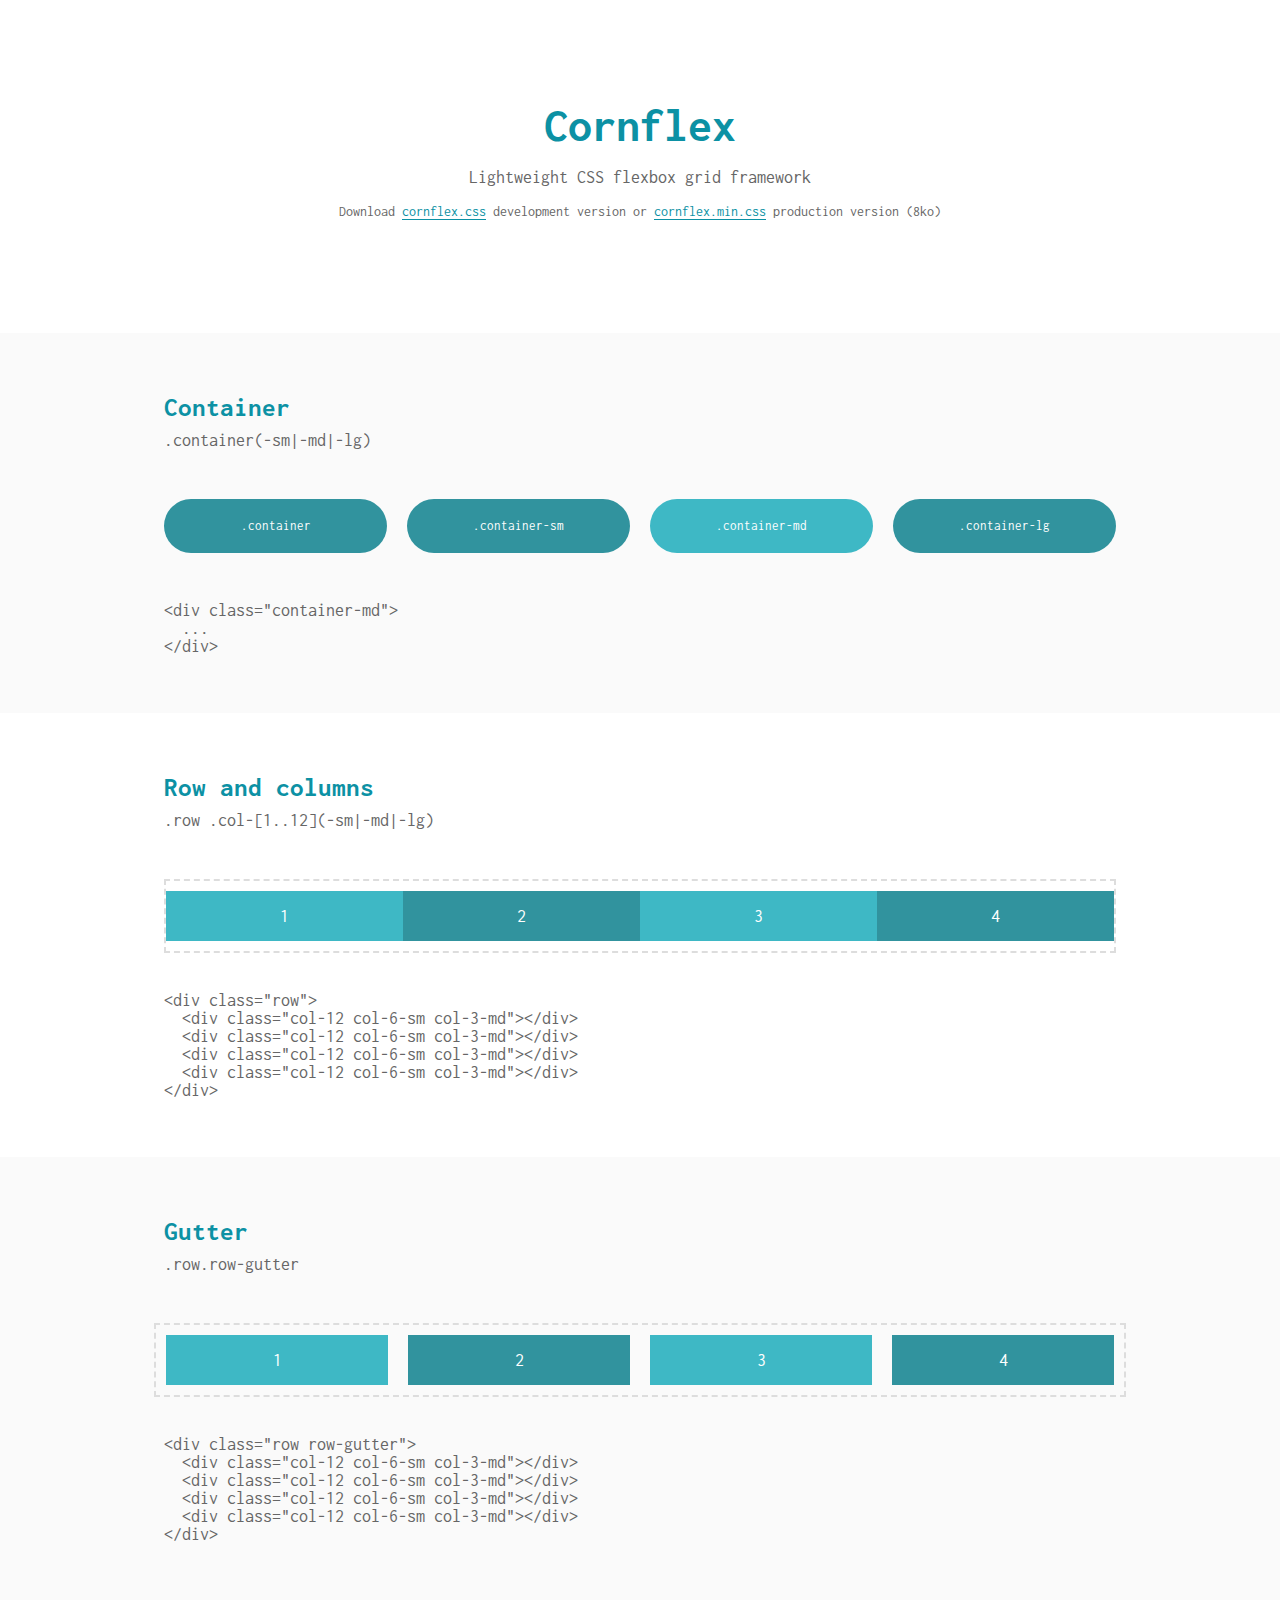
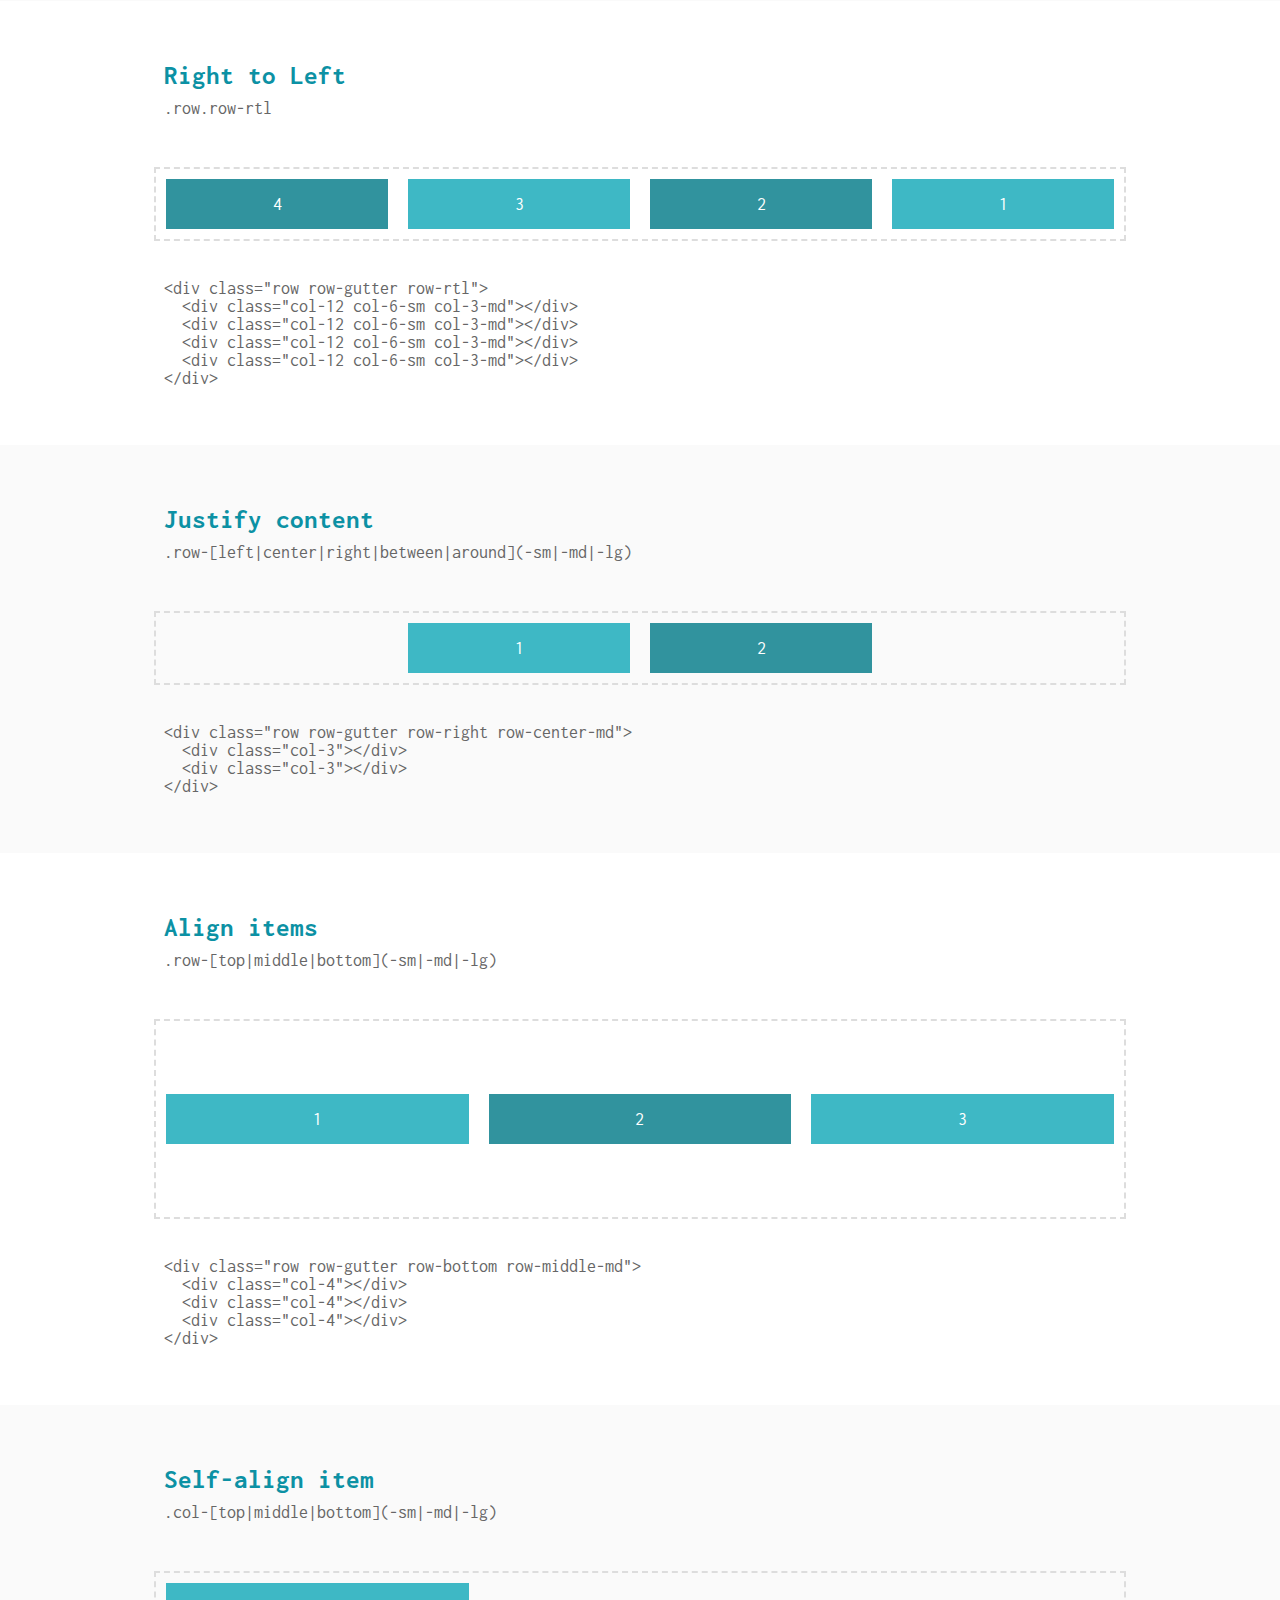
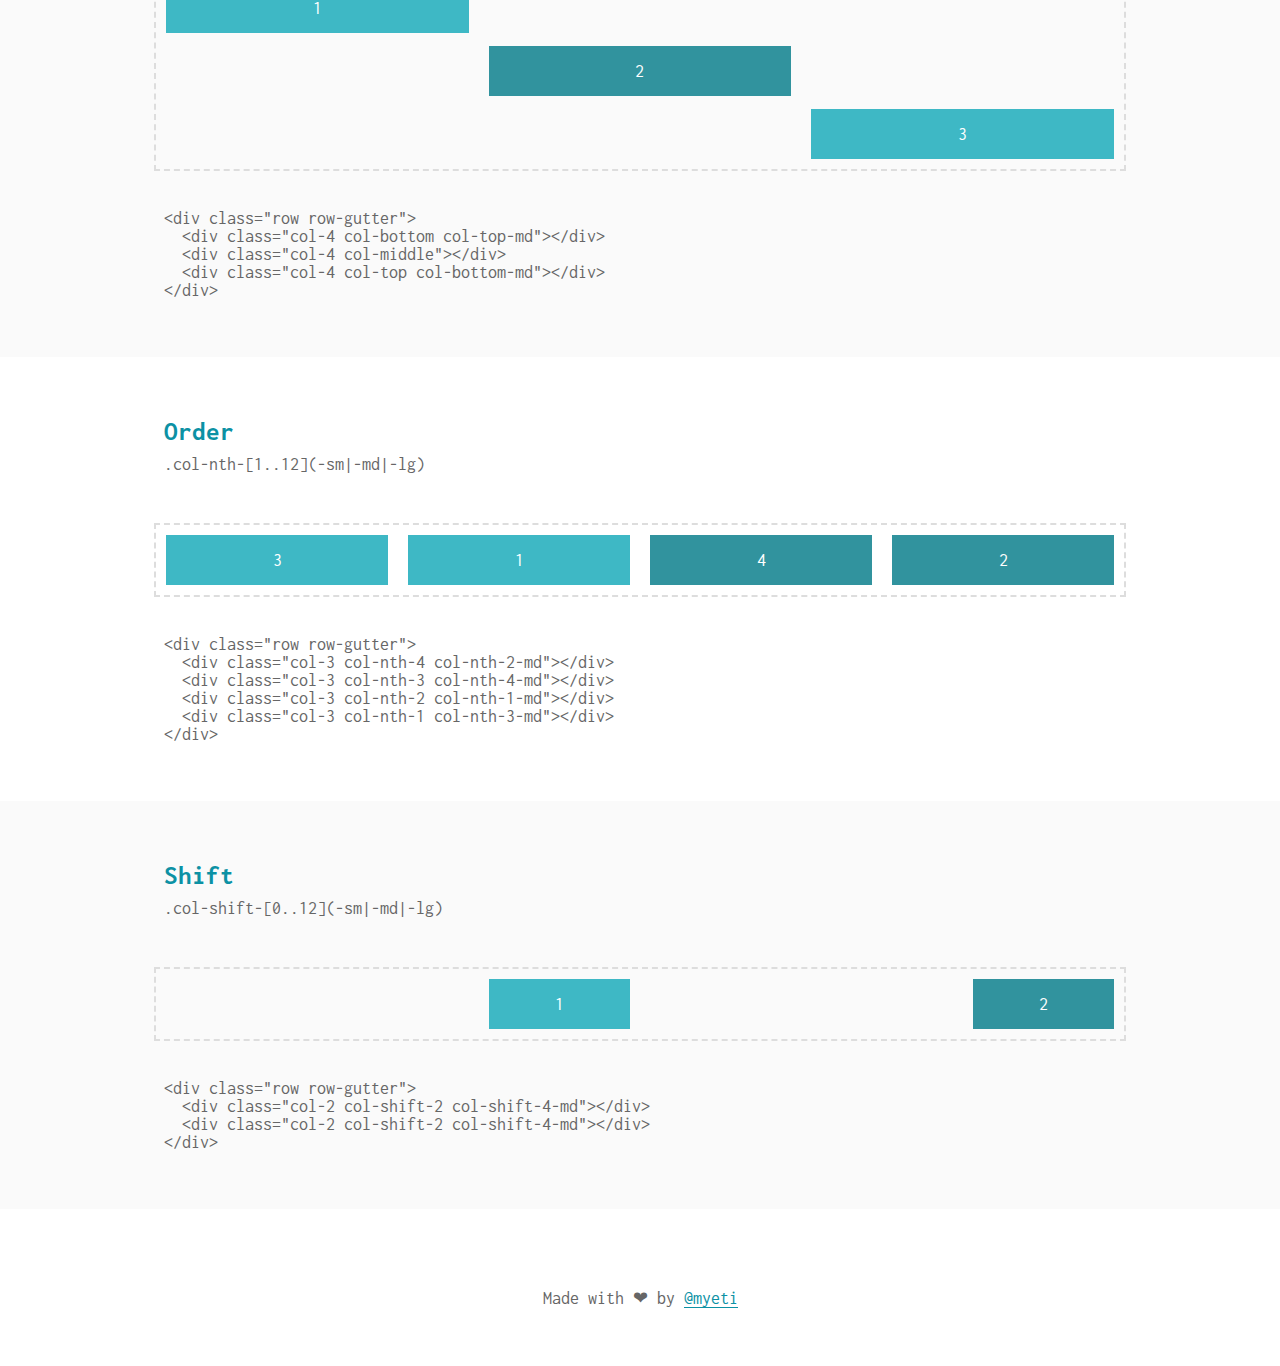
==== cornflex/index.html @ ffadaba2 "Add Cornflex page" ====
<html>
	<head>
		<title>Cornflex - Lightweight CSS flexbox grid framework</title>
    <meta charset="UTF-8" />
    <meta name="author" content="Aymeric Assier" />
    <meta name="description" content="Cornflex - Lightweight CSS flexbox grid framework" />
    <meta name="viewport" content="width=device-width, initial-scale=1.0, maximum-scale=1.0, user-scalable=no" />
    <link href="https://fonts.googleapis.com/css?family=Inconsolata" rel="stylesheet">
    <link href="cornflex.min.css" rel="stylesheet" />	
    <style>
      * {
        box-sizing: border-box;
        font-family: Inconsolata, monospace;
      }
      html, body {
        margin: 0; padding: 0;
        font-size: 18px;
        color: #666;
      }
      header { padding: 100px 0 }
      header, footer { text-align: center }
      h1 { font-size: 48px }
      h1, h2 {
        margin: 0;
        color: #0c91a4;
      }
      h2 + p {
        margin-top: 10px;
        margin-bottom: 50px;
      }
      .small { font-size: 14px }
      a {
        color: #0c91a4;
        text-decoration: none;
        border-bottom: 1px solid;
      }
      button {
        border: none;
        color: white;
        background: #31939e;
        padding: 20px;
        margin-bottom: 10px;
        border-radius: 30px;
        cursor: pointer;
        width: 100%;
        text-align: center;
        outline: none;
      }
      button.active, button:hover { background: #3eb8c5 }
      section, footer { padding: 60px 0 40px 0 }
      section:nth-of-type(odd) { background: #fafafa }
      .row[data-code] {
        padding-top: 10px;
        padding-bottom: 10px;
        border: 2px dashed #ddd;
        counter-reset: section; 
      }
      .row[data-code] [class*="col"] {
        position: relative;
        height: 50px;
        color: white;
        text-align: center;
        counter-increment: section;
      }
      .row[data-code] [class*="col"]::before {
        content: counter(section);
        position: absolute;
        top: 0; bottom: 0;
        left: 0; right: 0;
        background: #3eb8c5;
        line-height: 50px;
      }
      .row.row-gutter[data-code] [class*="col"]::before {
        left: 10px; right: 10px;
      }
      .row[data-code] [class*="col"]:nth-child(even)::before {
        background: #31939e;
      }
      pre {
        padding-top: 20px;
        overflow: auto;
        }
      .hidden { display: none }
    </style>
	</head>
	<body>

    <header>
      <div class="container-md" data-container>

        <h1>Cornflex</h1>
        <p>Lightweight CSS flexbox grid framework</p>
        <p class="small">
          Download <a href="cornflex.css" target="_blank">cornflex.css</a> development version
          or <a href="cornflex.min.css" target="_blank">cornflex.min.css</a> production version (8ko)
        </p>

      </div>
    </header>


    <!-- container -->

    <section>
      <div class="container-md" data-container>

        <h2>Container</h2>
        <p>.container(-sm|-md|-lg)</p>

        <div class="row row-gutter">
          <div class="col-6 col-3-md">
            <button data-container-switch>.container</button>
          </div>
          <div class="col-6 col-3-md">
            <button data-container-switch>.container-sm</button>
          </div>
          <div class="col-6 col-3-md">
            <button class="active" data-container-switch>.container-md</button>
          </div>
          <div class="col-6 col-3-md">
            <button data-container-switch>.container-lg</button>
          </div>
        </div>

        <div class="container-md hidden" data-code>
          ...
        </div>

        <pre><code></code></pre> 
      
      </div>
    </section>


    <!-- grid -->

    <section>
      <div class="container-md" data-container>

        <h2>Row and columns</h2>
        <p>.row .col-[1..12](-sm|-md|-lg)</p>

        <div class="row" data-code>
          <div class="col-12 col-6-sm col-3-md"></div>
          <div class="col-12 col-6-sm col-3-md"></div>
          <div class="col-12 col-6-sm col-3-md"></div>
          <div class="col-12 col-6-sm col-3-md"></div>
        </div>

        <pre><code></code></pre> 
      
      </div>
    </section>


    <!-- grid gutter -->

    <section>
      <div class="container-md" data-container>

        <h2>Gutter</h2>
        <p>.row.row-gutter</p>

        <div class="row row-gutter" data-code>
          <div class="col-12 col-6-sm col-3-md"></div>
          <div class="col-12 col-6-sm col-3-md"></div>
          <div class="col-12 col-6-sm col-3-md"></div>
          <div class="col-12 col-6-sm col-3-md"></div>
        </div>

        <pre><code></code></pre> 
      
      </div>
    </section>


    <!-- grid rtl -->

    <section>
      <div class="container-md" data-container>

        <h2>Right to Left</h2>
        <p>.row.row-rtl</p>

        <div class="row row-gutter row-rtl" data-code>
          <div class="col-12 col-6-sm col-3-md"></div>
          <div class="col-12 col-6-sm col-3-md"></div>
          <div class="col-12 col-6-sm col-3-md"></div>
          <div class="col-12 col-6-sm col-3-md"></div>
        </div>

        <pre><code></code></pre> 
      
      </div>
    </section>


    <!-- justify -->

    <section>
      <div class="container-md" data-container>

        <h2>Justify content</h2>
        <p>.row-[left|center|right|between|around](-sm|-md|-lg)</p>

        <div class="row row-gutter row-right row-center-md" data-code>
          <div class="col-3"></div>
          <div class="col-3"></div>
        </div>

        <pre><code></code></pre> 
      
      </div>
    </section>


    <!-- align -->

    <section>
      <div class="container-md" data-container>

        <h2>Align items</h2>
        <p>.row-[top|middle|bottom](-sm|-md|-lg)</p>

        <div class="row row-gutter row-bottom row-middle-md" style="height: 200px" data-code>
          <div class="col-4"></div>
          <div class="col-4"></div>
          <div class="col-4"></div>
        </div>

        <pre><code></code></pre> 
      
      </div>
    </section>


    <!-- self align -->

    <section>
      <div class="container-md" data-container>

        <h2>Self-align item</h2>
        <p>.col-[top|middle|bottom](-sm|-md|-lg)</p>

        <div class="row row-gutter" style="height: 200px" data-code>
          <div class="col-4 col-bottom col-top-md"></div>
          <div class="col-4 col-middle"></div>
          <div class="col-4 col-top col-bottom-md"></div>
        </div>

        <pre><code></code></pre> 
      
      </div>
    </section>


    <!-- order -->

    <section>
      <div class="container-md" data-container>

        <h2>Order</h2>
        <p>.col-nth-[1..12](-sm|-md|-lg)</p>

        <div class="row row-gutter" data-code>
          <div class="col-3 col-nth-4 col-nth-2-md"></div>
          <div class="col-3 col-nth-3 col-nth-4-md"></div>
          <div class="col-3 col-nth-2 col-nth-1-md"></div>
          <div class="col-3 col-nth-1 col-nth-3-md"></div>
        </div>

        <pre><code></code></pre> 
      
      </div>
    </section>


    <!-- shift -->

    <section>
      <div class="container-md" data-container>

        <h2>Shift</h2>
        <p>.col-shift-[0..12](-sm|-md|-lg)</p>

        <div class="row row-gutter" data-code>
          <div class="col-2 col-shift-2 col-shift-4-md"></div>
          <div class="col-2 col-shift-2 col-shift-4-md"></div>
        </div>

        <pre><code></code></pre> 
      
      </div>
    </section>


    <footer>
      <div class="container-md" data-container>

        <p>Made with &#x2764; by <a href="https://github.com/myeti/flexgrid">@myeti</a></p>
      
      </div>
    </footer>


    <script>
    document.querySelectorAll('[data-code]').forEach(el => {
      var node = el.cloneNode(true)
      node.removeAttribute('style')
      node.removeAttribute('data-code')
      node.classList.remove('hidden')
      var html = node.outerHTML.replace(/ {8}/g, '')
      el.parentElement.querySelector('pre code').innerText = html.trim()
    })
    var switches = document.querySelectorAll('[data-container-switch]')
    var containers = document.querySelectorAll('[data-container]')
    switches.forEach(btn => {
      btn.addEventListener('click', e => {
        switches.forEach(s => s.classList.remove('active'))
        containers.forEach(c => {
          c.removeAttribute('class')
          c.classList.add(btn.innerText.replace('.', ''))
        })
        btn.classList.add('active')
      })
    })
    </script>

	</body>
</html>
---- cornflex/cornflex.min.css ----
/*!
 * Cornflex v1.0.0
 * Copyright 2018 Aymeric Assier <aymeric.assier@gmail.com>
 * Licensed under MIT (https://github.com/myeti/cornflex/blob/master/licence)
 */.col,.container,.row,[class*=container-],[class*=col-]{box-sizing:border-box}.container,[class*=container-]{padding:0 20px;margin:auto}.row{display:flex;flex-wrap:wrap}.row-rtl{flex-direction:row-reverse}.row-left{justify-content:flex-start}.row-center{justify-content:center}.row-right{justify-content:flex-end}.row-between{justify-content:space-between}.row-around{justify-content:space-around}.row-top{align-items:flex-start}.row-middle{align-items:center}.row-bottom{align-items:flex-end}.row-gutter{margin:0 -10px}.row-gutter .col,.row-gutter [class*=col-]{padding:0 10px}.col{flex-grow:1;max-width:100%}.col-1{flex-basis:8.3333333%;max-width:8.3333333%}.col-2{flex-basis:16.6666667%;max-width:16.6666667%}.col-3{flex-basis:25%;max-width:25%}.col-4{flex-basis:33.3333333%;max-width:33.3333333%}.col-5{flex-basis:41.6666667%;max-width:41.6666667%}.col-6{flex-basis:50%;max-width:50%}.col-7{flex-basis:58.3333333%;max-width:58.3333333%}.col-8{flex-basis:66.6666667%;max-width:66.6666667%}.col-9{flex-basis:75%;max-width:75%}.col-10{flex-basis:83.3333333%;max-width:83.3333333%}.col-11{flex-basis:91.6666667%;max-width:91.6666667%}.col-12{flex-basis:100%;max-width:100%}.col-nth-1{order:1}.col-nth-2{order:2}.col-nth-3{order:3}.col-nth-4{order:4}.col-nth-5{order:5}.col-nth-6{order:6}.col-nth-7{order:7}.col-nth-8{order:8}.col-nth-9{order:9}.col-nth-10{order:10}.col-nth-11{order:11}.col-nth-12{order:12}.col-shift-0{margin-left:0}.col-shift-1{margin-left:8.3333333%}.col-shift-2{margin-left:16.6666667%}.col-shift-3{margin-left:25%}.col-shift-4{margin-left:33.3333333%}.col-shift-5{margin-left:41.6666667%}.col-shift-6{margin-left:50%}.col-shift-7{margin-left:58.3333333%}.col-shift-8{margin-left:66.6666667%}.col-shift-9{margin-left:75%}.col-shift-10{margin-left:83.3333333%}.col-shift-11{margin-left:91.6666667%}.col-shift-12{margin-left:100%}.col-top{align-self:flex-start}.col-middle{align-self:center}.col-bottom{align-self:flex-end}@media (min-width:768px){.container-sm{max-width:768px}.row-left-sm{justify-content:flex-start}.row-center-sm{justify-content:center}.row-right-sm{justify-content:flex-end}.row-between-sm{justify-content:space-between}.row-around-sm{justify-content:space-around}.row-top-sm{align-items:flex-start}.row-middle-sm{align-items:center}.row-bottom-sm{align-items:flex-end}.row-gutter-sm{margin:0 -10px}.row-gutter-sm .col,.row-gutter-sm [class*=col-]{padding:0 10px}.col-sm{flex-grow:1;max-width:100%}.col-1-sm{flex-basis:8.3333333%;max-width:8.3333333%}.col-2-sm{flex-basis:16.6666667%;max-width:16.6666667%}.col-3-sm{flex-basis:25%;max-width:25%}.col-4-sm{flex-basis:33.3333333%;max-width:33.3333333%}.col-5-sm{flex-basis:41.6666667%;max-width:41.6666667%}.col-6-sm{flex-basis:50%;max-width:50%}.col-7-sm{flex-basis:58.3333333%;max-width:58.3333333%}.col-8-sm{flex-basis:66.6666667%;max-width:66.6666667%}.col-9-sm{flex-basis:75%;max-width:75%}.col-10-sm{flex-basis:83.3333333%;max-width:83.3333333%}.col-11-sm{flex-basis:91.6666667%;max-width:91.6666667%}.col-12-sm{flex-basis:100%;max-width:100%}.col-nth-1-sm{order:1}.col-nth-2-sm{order:2}.col-nth-3-sm{order:3}.col-nth-4-sm{order:4}.col-nth-5-sm{order:5}.col-nth-6-sm{order:6}.col-nth-7-sm{order:7}.col-nth-8-sm{order:8}.col-nth-9-sm{order:9}.col-nth-10-sm{order:10}.col-nth-11-sm{order:11}.col-nth-12-sm{order:12}.col-shift-0-sm{margin-left:0}.col-shift-1-sm{margin-left:8.3333333%}.col-shift-2-sm{margin-left:16.6666667%}.col-shift-3-sm{margin-left:25%}.col-shift-4-sm{margin-left:33.3333333%}.col-shift-5-sm{margin-left:41.6666667%}.col-shift-6-sm{margin-left:50%}.col-shift-7-sm{margin-left:58.3333333%}.col-shift-8-sm{margin-left:66.6666667%}.col-shift-9-sm{margin-left:75%}.col-shift-10-sm{margin-left:83.3333333%}.col-shift-11-sm{margin-left:91.6666667%}.col-shift-12-sm{margin-left:100%}.col-top-sm{align-self:flex-start}.col-middle-sm{align-self:center}.col-bottom-sm{align-self:flex-end}}@media (min-width:992px){.container-md{max-width:992px}.row-left-md{justify-content:flex-start}.row-center-md{justify-content:center}.row-right-md{justify-content:flex-end}.row-between-md{justify-content:space-between}.row-around-md{justify-content:space-around}.row-top-md{align-items:flex-start}.row-middle-md{align-items:center}.row-bottom-md{align-items:flex-end}.row-gutter-md{margin:0 -10px}.row-gutter-md .col,.row-gutter-md [class*=col-]{padding:0 10px}.col-md{flex-grow:1;max-width:100%}.col-1-md{flex-basis:8.3333333%;max-width:8.3333333%}.col-2-md{flex-basis:16.6666667%;max-width:16.6666667%}.col-3-md{flex-basis:25%;max-width:25%}.col-4-md{flex-basis:33.3333333%;max-width:33.3333333%}.col-5-md{flex-basis:41.6666667%;max-width:41.6666667%}.col-6-md{flex-basis:50%;max-width:50%}.col-7-md{flex-basis:58.3333333%;max-width:58.3333333%}.col-8-md{flex-basis:66.6666667%;max-width:66.6666667%}.col-9-md{flex-basis:75%;max-width:75%}.col-10-md{flex-basis:83.3333333%;max-width:83.3333333%}.col-11-md{flex-basis:91.6666667%;max-width:91.6666667%}.col-12-md{flex-basis:100%;max-width:100%}.col-nth-1-md{order:1}.col-nth-2-md{order:2}.col-nth-3-md{order:3}.col-nth-4-md{order:4}.col-nth-5-md{order:5}.col-nth-6-md{order:6}.col-nth-7-md{order:7}.col-nth-8-md{order:8}.col-nth-9-md{order:9}.col-nth-10-md{order:10}.col-nth-11-md{order:11}.col-nth-12-md{order:12}.col-shift-0-md{margin-left:0}.col-shift-1-md{margin-left:8.3333333%}.col-shift-2-md{margin-left:16.6666667%}.col-shift-3-md{margin-left:25%}.col-shift-4-md{margin-left:33.3333333%}.col-shift-5-md{margin-left:41.6666667%}.col-shift-6-md{margin-left:50%}.col-shift-7-md{margin-left:58.3333333%}.col-shift-8-md{margin-left:66.6666667%}.col-shift-9-md{margin-left:75%}.col-shift-10-md{margin-left:83.3333333%}.col-shift-11-md{margin-left:91.6666667%}.col-shift-12-md{margin-left:100%}.col-top-md{align-self:flex-start}.col-middle-md{align-self:center}.col-bottom-md{align-self:flex-end}}@media (min-width:1180px){.container-lg{max-width:1180px}.row-left-lg{justify-content:flex-start}.row-center-lg{justify-content:center}.row-right-lg{justify-content:flex-end}.row-between-lg{justify-content:space-between}.row-around-lg{justify-content:space-around}.row-top-lg{align-items:flex-start}.row-middle-lg{align-items:center}.row-bottom-lg{align-items:flex-end}.row-gutter-lg{margin:0 -10px}.row-gutter-lg .col,.row-gutter-lg [class*=col-]{padding:0 10px}.col-lg{flex-grow:1;max-width:100%}.col-1-lg{flex-basis:8.3333333%;max-width:8.3333333%}.col-2-lg{flex-basis:16.6666667%;max-width:16.6666667%}.col-3-lg{flex-basis:25%;max-width:25%}.col-4-lg{flex-basis:33.3333333%;max-width:33.3333333%}.col-5-lg{flex-basis:41.6666667%;max-width:41.6666667%}.col-6-lg{flex-basis:50%;max-width:50%}.col-7-lg{flex-basis:58.3333333%;max-width:58.3333333%}.col-8-lg{flex-basis:66.6666667%;max-width:66.6666667%}.col-9-lg{flex-basis:75%;max-width:75%}.col-10-lg{flex-basis:83.3333333%;max-width:83.3333333%}.col-11-lg{flex-basis:91.6666667%;max-width:91.6666667%}.col-12-lg{flex-basis:100%;max-width:100%}.col-nth-1-lg{order:1}.col-nth-2-lg{order:2}.col-nth-3-lg{order:3}.col-nth-4-lg{order:4}.col-nth-5-lg{order:5}.col-nth-6-lg{order:6}.col-nth-7-lg{order:7}.col-nth-8-lg{order:8}.col-nth-9-lg{order:9}.col-nth-10-lg{order:10}.col-nth-11-lg{order:11}.col-nth-12-lg{order:12}.col-shift-0-lg{margin-left:0}.col-shift-1-lg{margin-left:8.3333333%}.col-shift-2-lg{margin-left:16.6666667%}.col-shift-3-lg{margin-left:25%}.col-shift-4-lg{margin-left:33.3333333%}.col-shift-5-lg{margin-left:41.6666667%}.col-shift-6-lg{margin-left:50%}.col-shift-7-lg{margin-left:58.3333333%}.col-shift-8-lg{margin-left:66.6666667%}.col-shift-9-lg{margin-left:75%}.col-shift-10-lg{margin-left:83.3333333%}.col-shift-11-lg{margin-left:91.6666667%}.col-shift-12-lg{margin-left:100%}.col-top-lg{align-self:flex-start}.col-middle-lg{align-self:center}.col-bottom-lg{align-self:flex-end}}
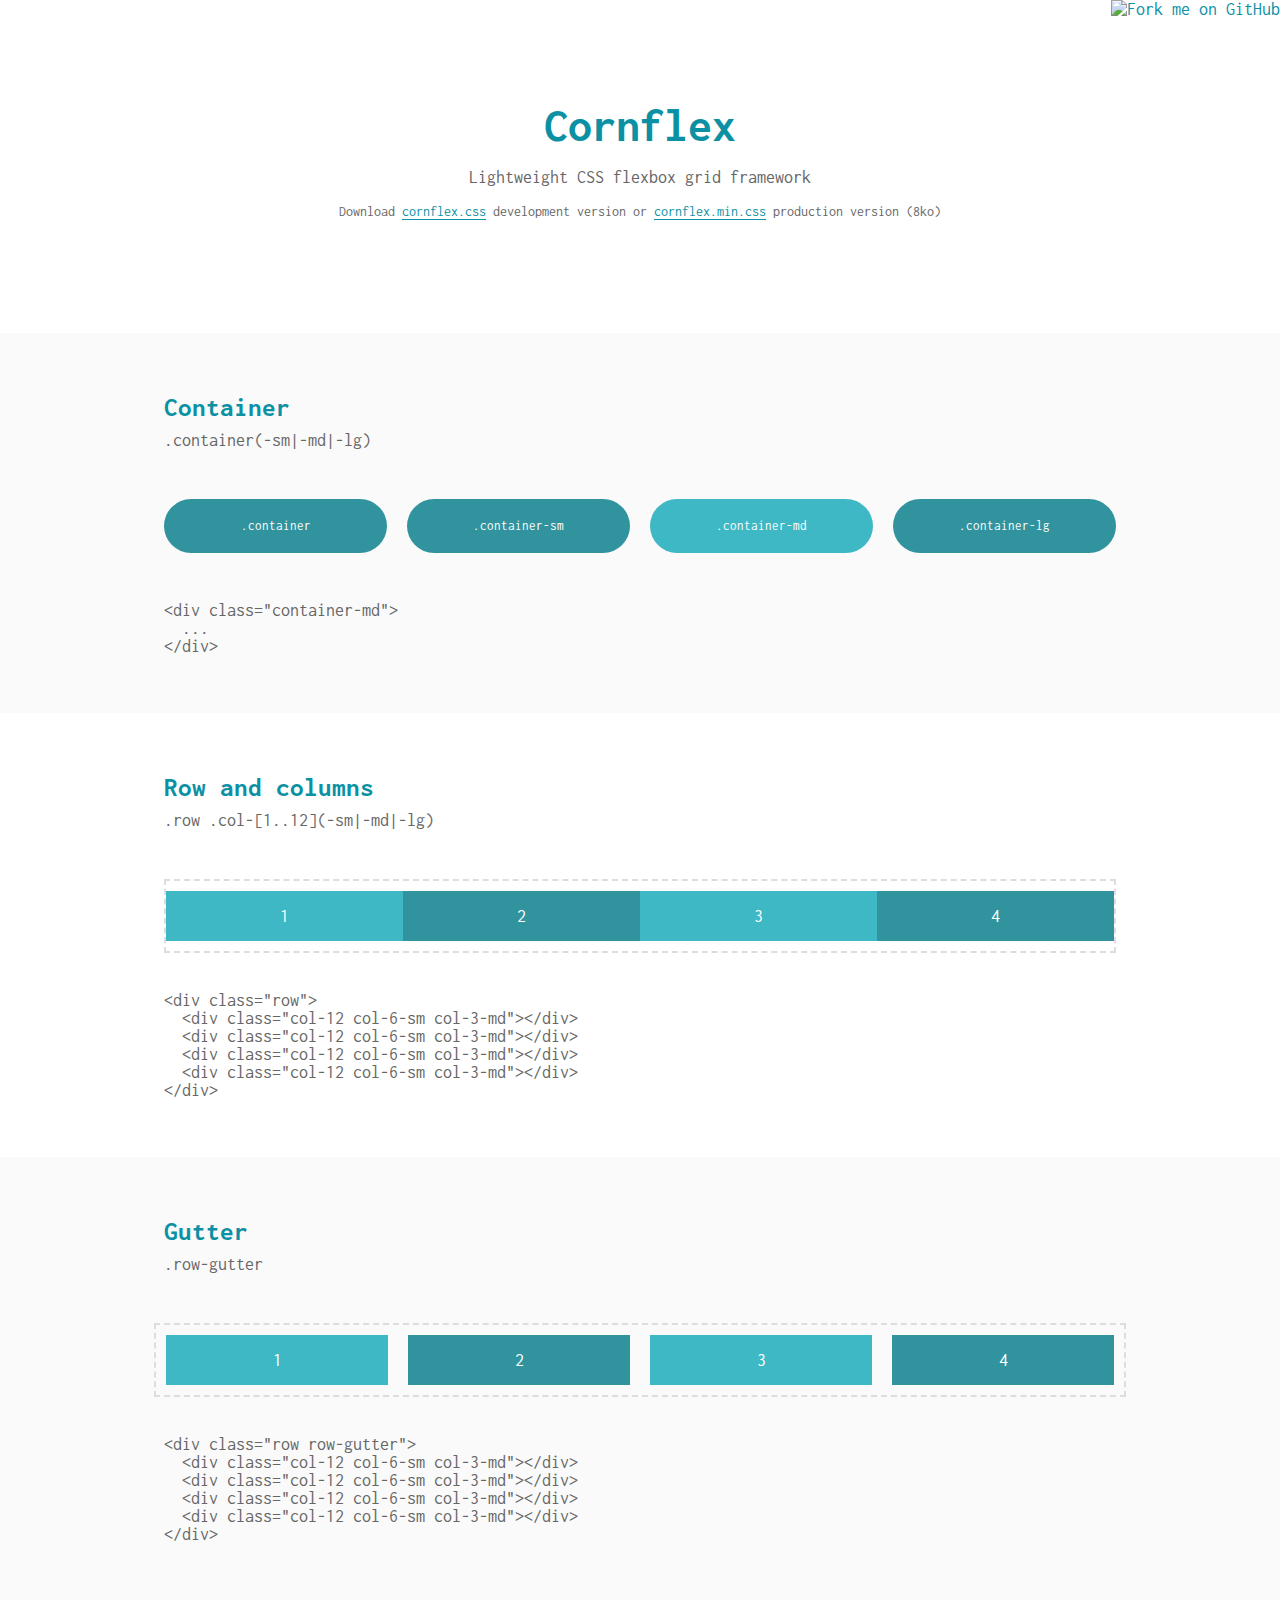
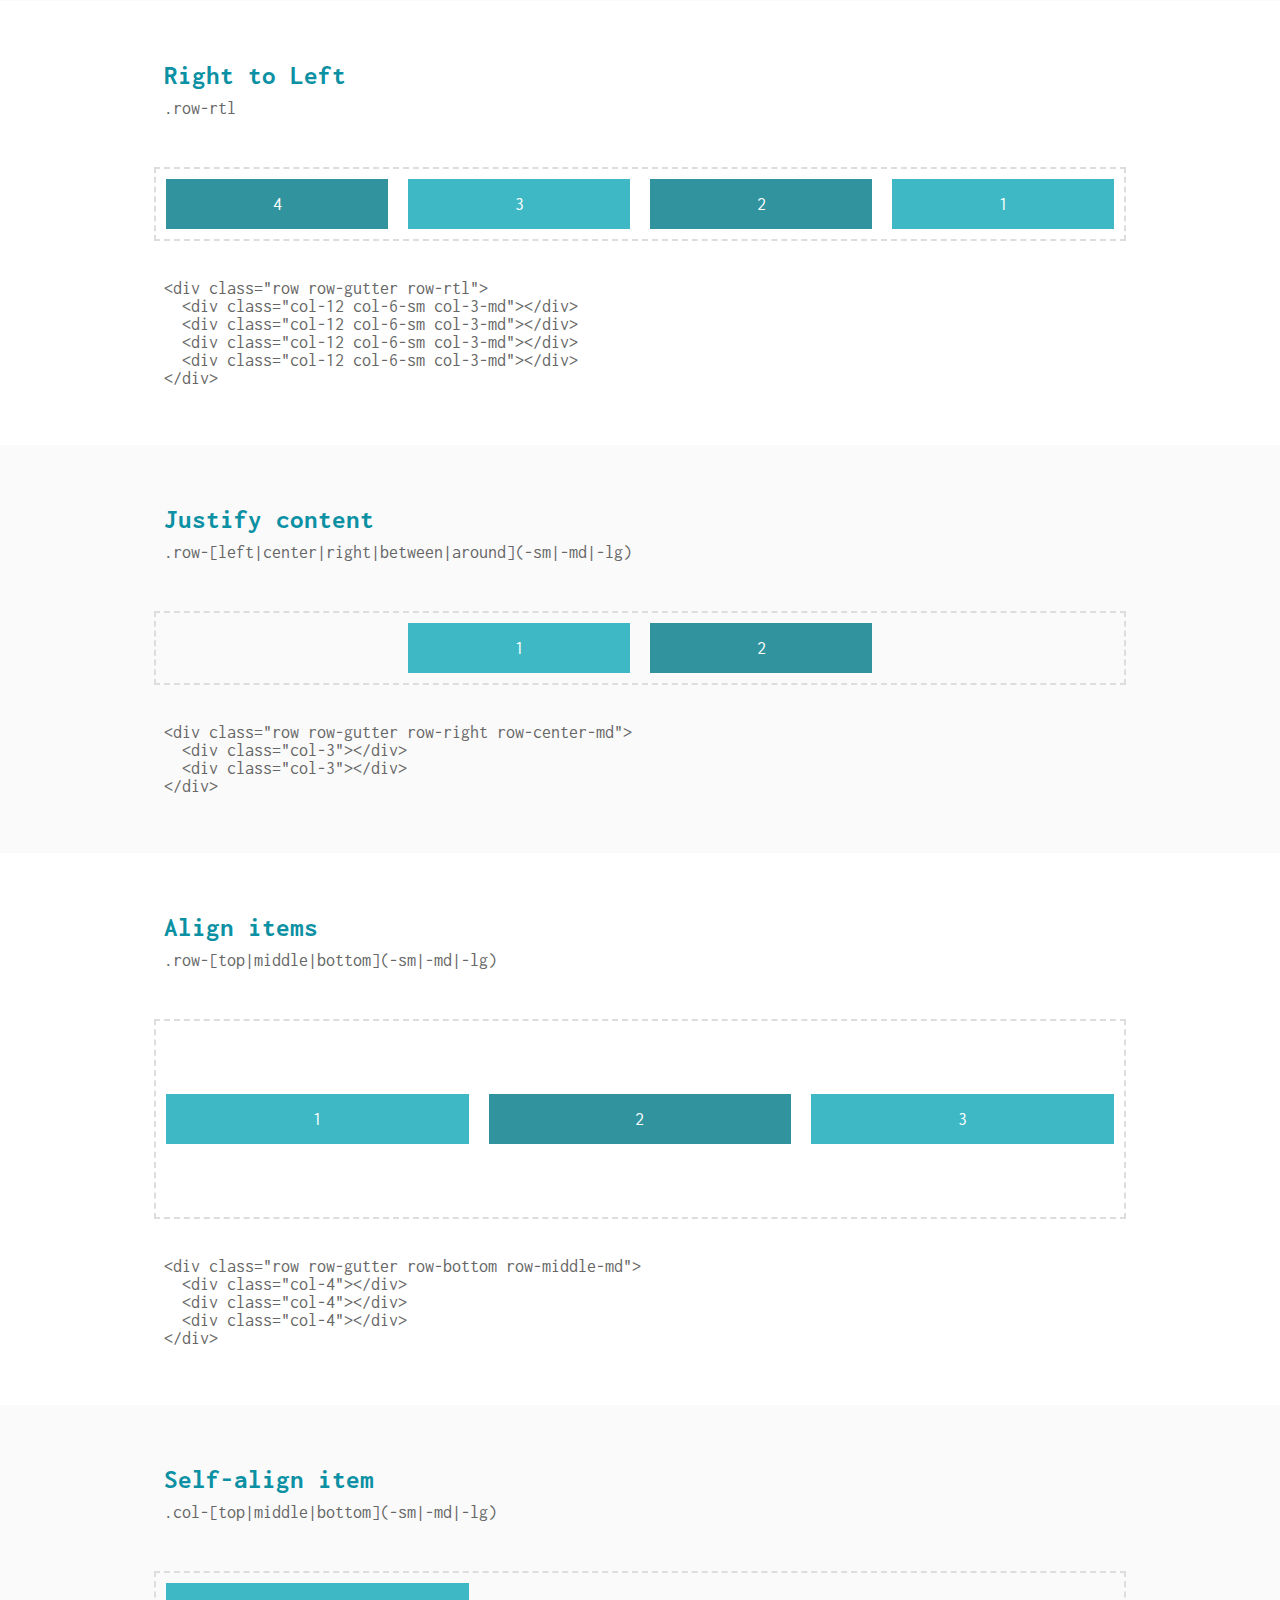
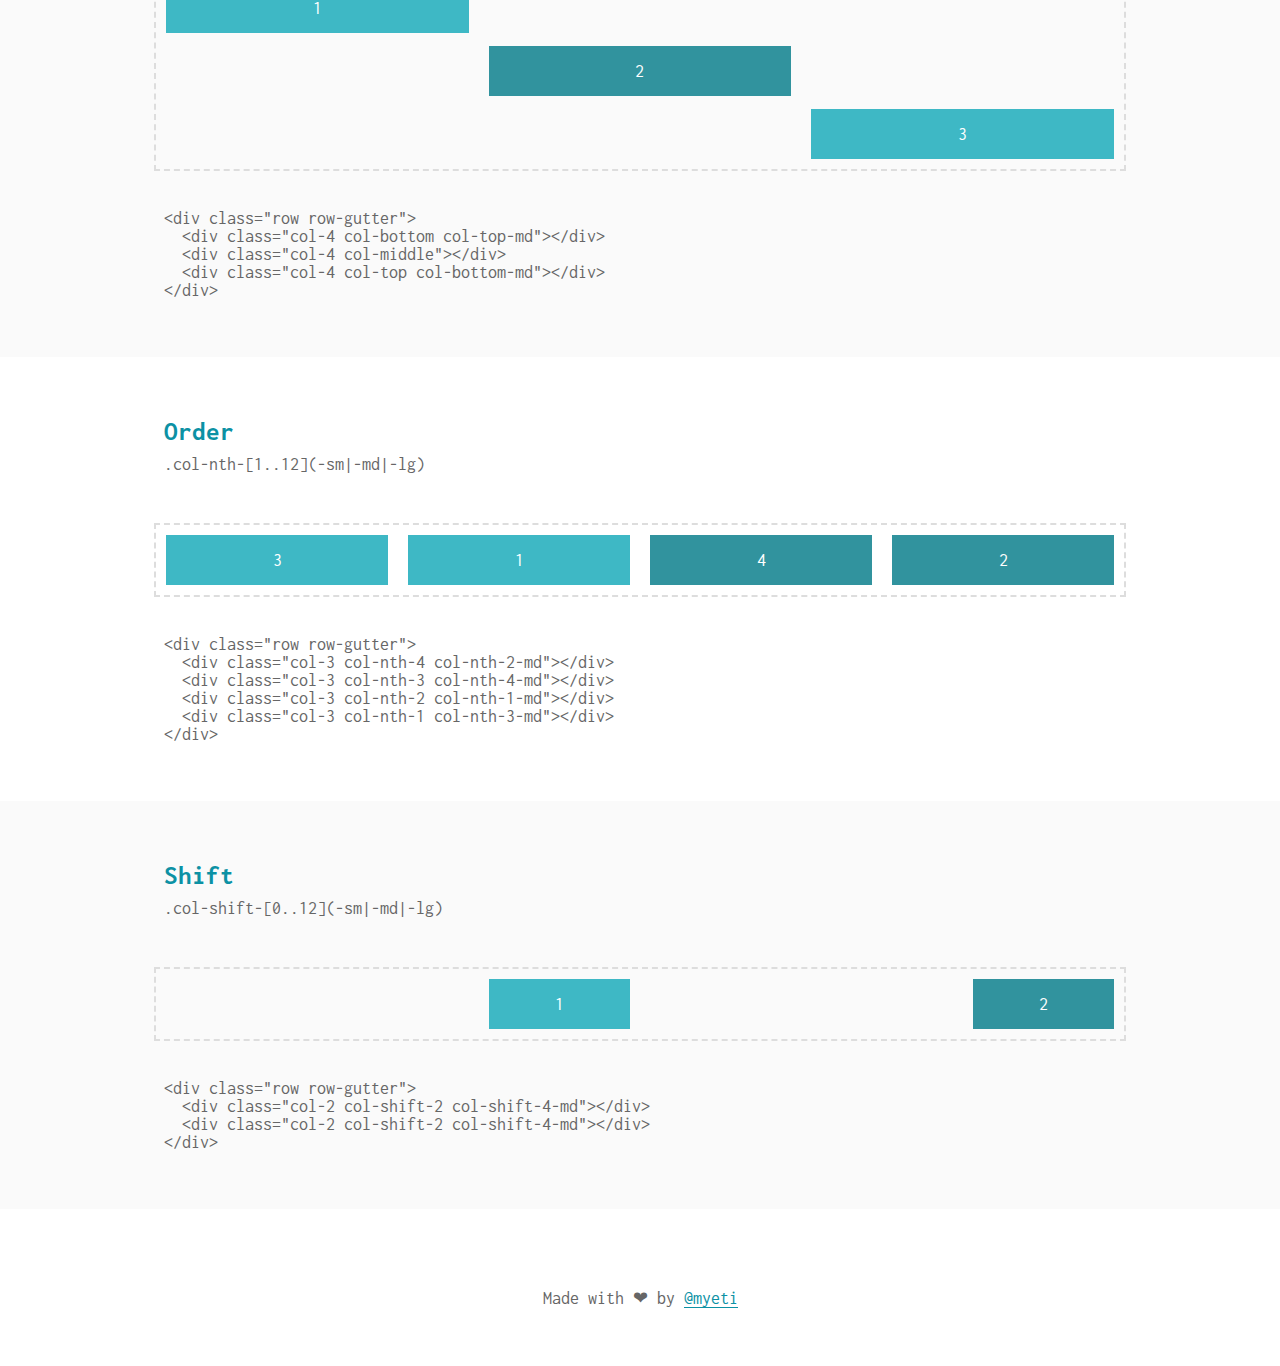
==== commit a66cca22: "Add Cornflex 'fork-me' ribbon + fix typo" ====
--- a/cornflex/index.html
+++ b/cornflex/index.html
@@ -159,7 +159,7 @@
       <div class="container-md" data-container>
 
         <h2>Gutter</h2>
-        <p>.row.row-gutter</p>
+        <p>.row-gutter</p>
 
         <div class="row row-gutter" data-code>
           <div class="col-12 col-6-sm col-3-md"></div>
@@ -180,7 +180,7 @@
       <div class="container-md" data-container>
 
         <h2>Right to Left</h2>
-        <p>.row.row-rtl</p>
+        <p>.row-rtl</p>
 
         <div class="row row-gutter row-rtl" data-code>
           <div class="col-12 col-6-sm col-3-md"></div>
@@ -294,10 +294,16 @@
     </section>
 
 
+    <a href="https://github.com/myeti/cornflex"> 
+      <img style="position: absolute; top: 0; right: 0; border: 0;" alt="Fork me on GitHub" 
+           src="https://s3.amazonaws.com/github/ribbons/forkme_right_darkblue_121621.png"> 
+    </a> 
+
+
     <footer>
       <div class="container-md" data-container>
 
-        <p>Made with &#x2764; by <a href="https://github.com/myeti/flexgrid">@myeti</a></p>
+        <p>Made with &#x2764; by <a href="https://github.com/myeti">@myeti</a></p>
       
       </div>
     </footer>
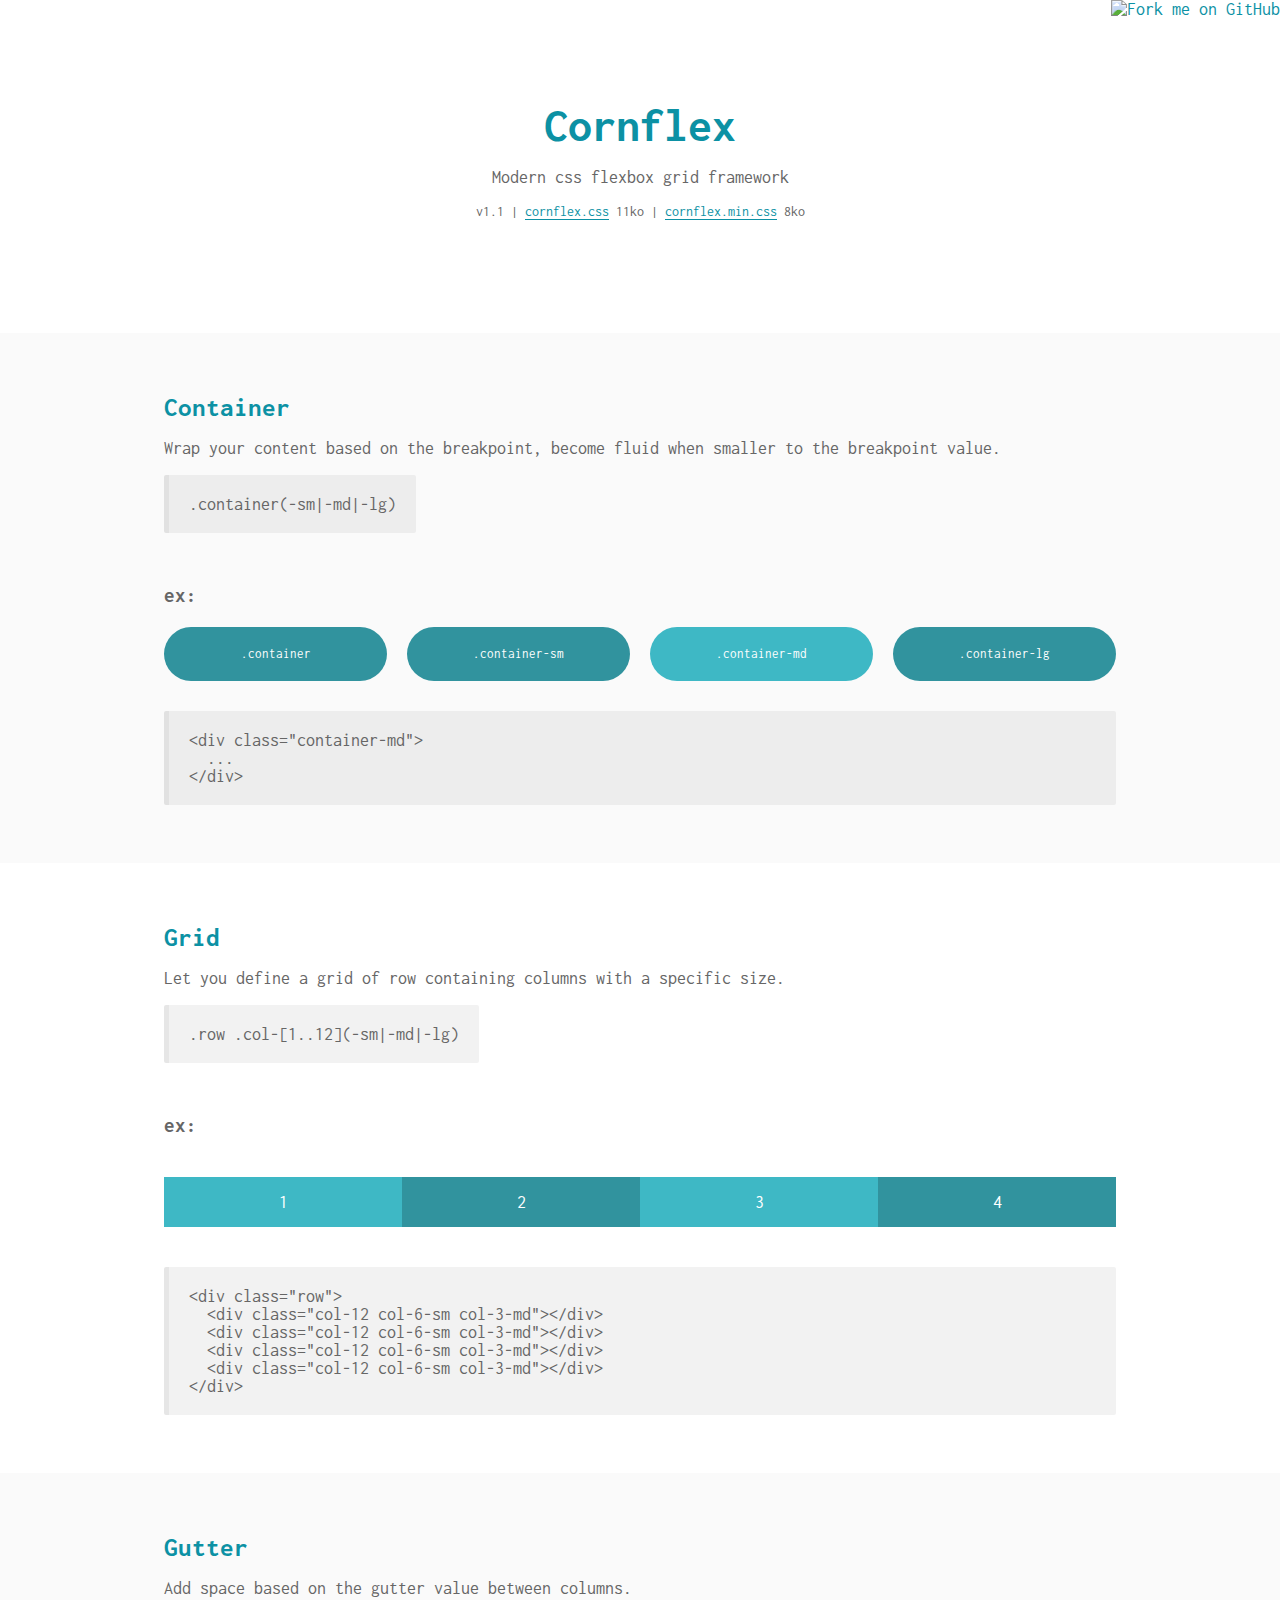
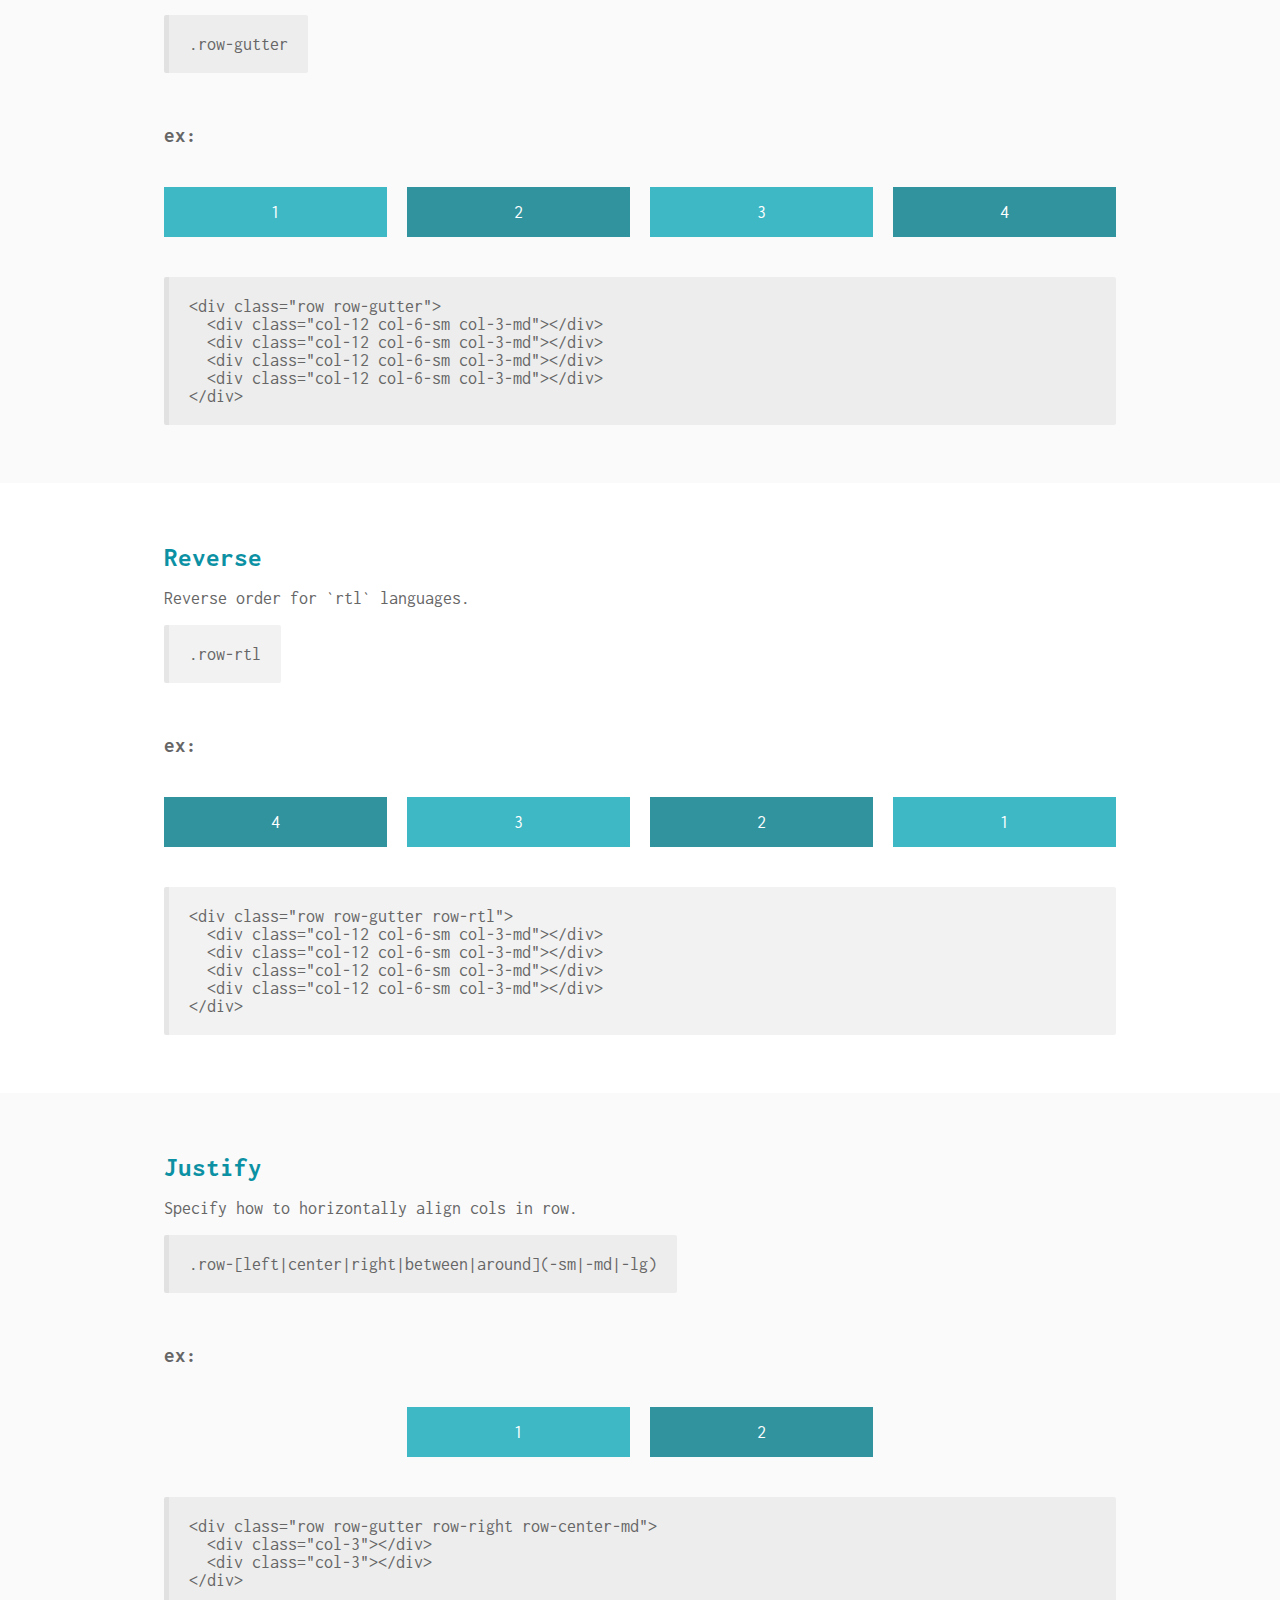
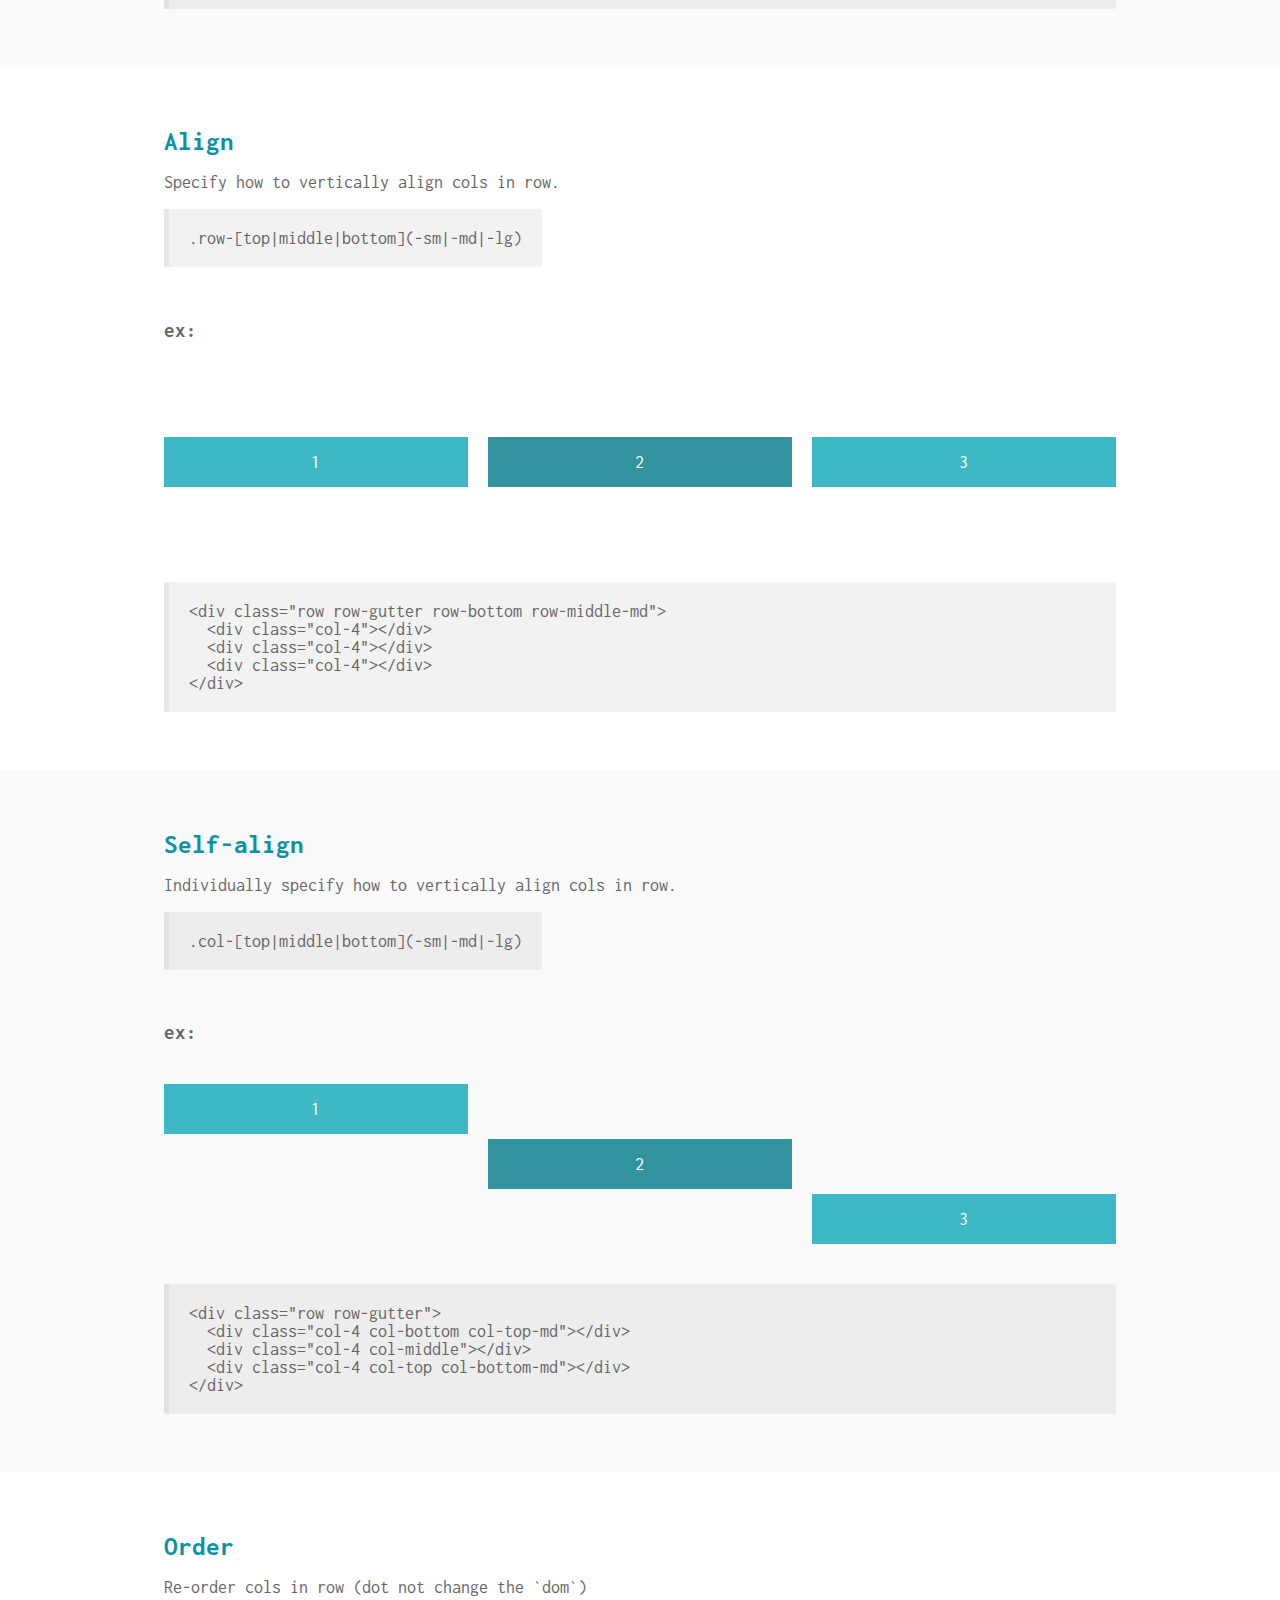
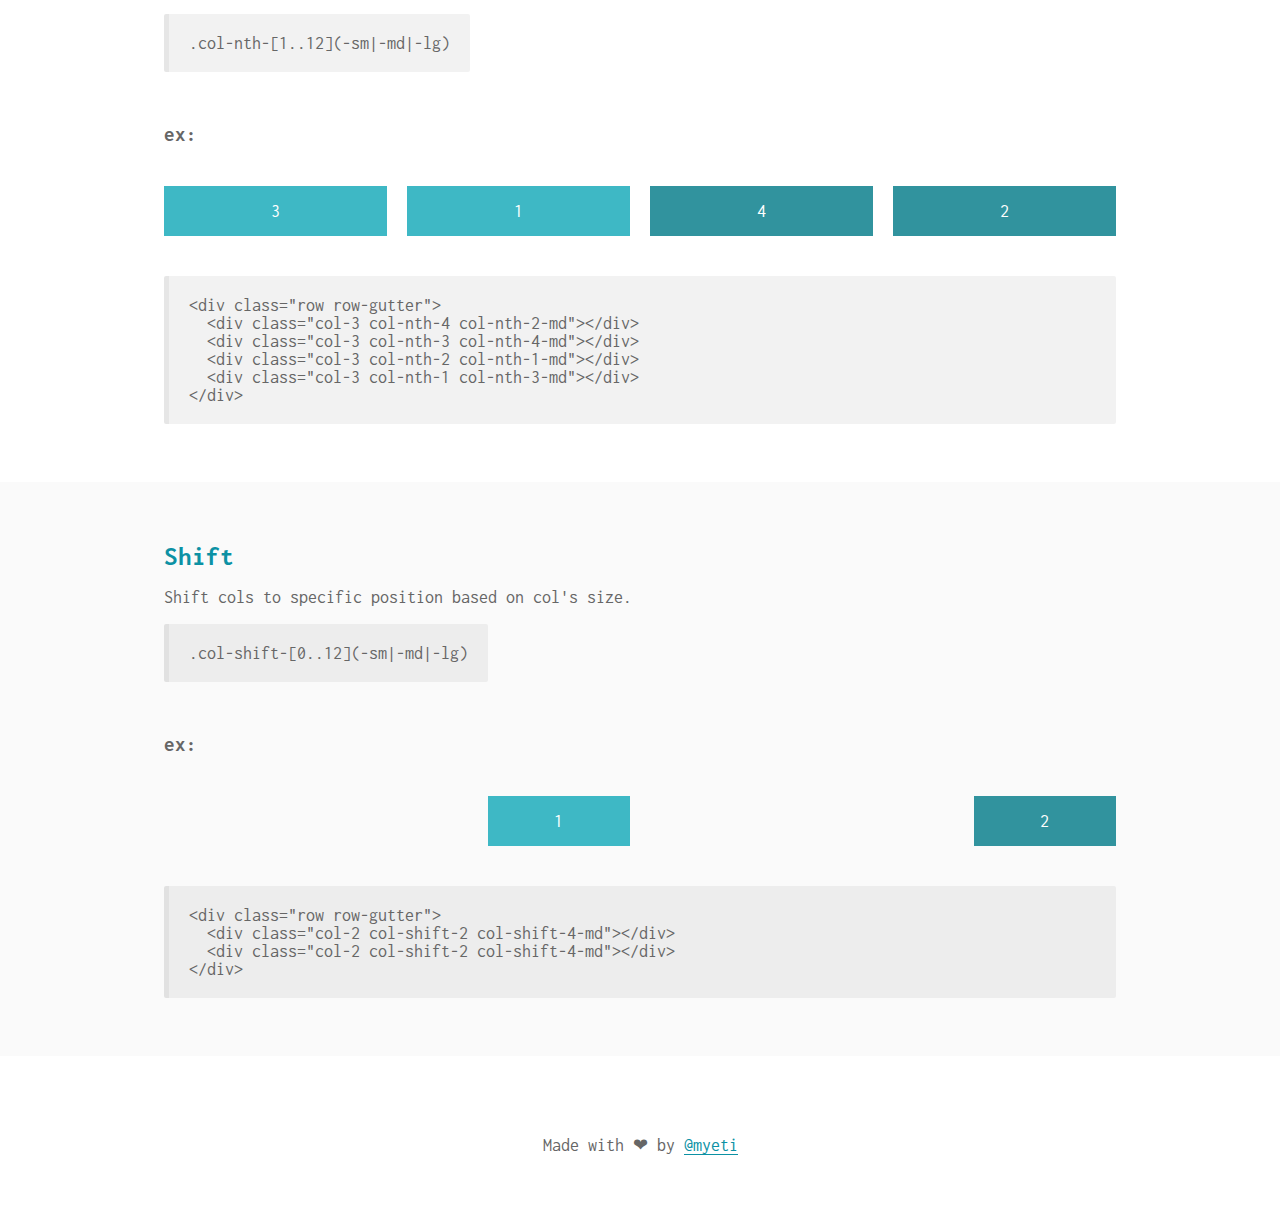
==== commit 8824a052: "Update corflex page" ====
--- a/cornflex/index.html
+++ b/cornflex/index.html
@@ -1,9 +1,9 @@
 <html>
 	<head>
-		<title>Cornflex - Lightweight CSS flexbox grid framework</title>
+		<title>Cornflex - Modern css flexbox grid framework</title>
     <meta charset="UTF-8" />
     <meta name="author" content="Aymeric Assier" />
-    <meta name="description" content="Cornflex - Lightweight CSS flexbox grid framework" />
+    <meta name="description" content="Build complex layout with minimal code and pain, lightweight - no useless props - only 8ko, use the `flexbox` feature only" />
     <meta name="viewport" content="width=device-width, initial-scale=1.0, maximum-scale=1.0, user-scalable=no" />
     <link href="https://fonts.googleapis.com/css?family=Inconsolata" rel="stylesheet">
     <link href="cornflex.min.css" rel="stylesheet" />	
@@ -23,10 +23,6 @@
       h1, h2 {
         margin: 0;
         color: #0c91a4;
-      }
-      h2 + p {
-        margin-top: 10px;
-        margin-bottom: 50px;
       }
       .small { font-size: 14px }
       a {
@@ -50,9 +46,8 @@
       section, footer { padding: 60px 0 40px 0 }
       section:nth-of-type(odd) { background: #fafafa }
       .row[data-code] {
-        padding-top: 10px;
-        padding-bottom: 10px;
-        border: 2px dashed #ddd;
+        padding-top: 20px;
+        padding-bottom: 20px;
         counter-reset: section; 
       }
       .row[data-code] [class*="col"] {
@@ -76,10 +71,18 @@
       .row[data-code] [class*="col"]:nth-child(even)::before {
         background: #31939e;
       }
-      pre {
-        padding-top: 20px;
+      pre { margin-top: 20px }
+      p + code, pre {
+        padding: 20px;
         overflow: auto;
-        }
+        background: rgba(0, 0, 0, .05);
+        border-left: 5px solid rgba(0, 0, 0, .05);
+        border-radius: 2px;
+      }
+      p + code {
+        display: inline-block;
+        margin-bottom: 30px;
+      }
       .hidden { display: none }
     </style>
 	</head>
@@ -89,10 +92,11 @@
       <div class="container-md" data-container>
 
         <h1>Cornflex</h1>
-        <p>Lightweight CSS flexbox grid framework</p>
+        <p>Modern css flexbox grid framework</p>
         <p class="small">
-          Download <a href="cornflex.css" target="_blank">cornflex.css</a> development version
-          or <a href="cornflex.min.css" target="_blank">cornflex.min.css</a> production version (8ko)
+          v1.1 |
+          <a href="cornflex.css" target="_blank">cornflex.css</a> 11ko |
+          <a href="cornflex.min.css" target="_blank">cornflex.min.css</a> 8ko
         </p>
 
       </div>
@@ -105,7 +109,13 @@
       <div class="container-md" data-container>
 
         <h2>Container</h2>
-        <p>.container(-sm|-md|-lg)</p>
+        
+        <p>
+          Wrap your content based on the breakpoint, become fluid when smaller to the breakpoint value.
+        </p>
+        <code>.container(-sm|-md|-lg)</code>
+
+        <h3>ex:</h3>
 
         <div class="row row-gutter">
           <div class="col-6 col-3-md">
@@ -137,8 +147,12 @@
     <section>
       <div class="container-md" data-container>
 
-        <h2>Row and columns</h2>
-        <p>.row .col-[1..12](-sm|-md|-lg)</p>
+        <h2>Grid</h2>
+
+        <p>Let you define a grid of row containing columns with a specific size.</p>
+        <code>.row .col-[1..12](-sm|-md|-lg)</code>
+
+        <h3>ex:</h3>
 
         <div class="row" data-code>
           <div class="col-12 col-6-sm col-3-md"></div>
@@ -159,7 +173,11 @@
       <div class="container-md" data-container>
 
         <h2>Gutter</h2>
-        <p>.row-gutter</p>
+
+        <p>Add space based on the gutter value between columns.</p>
+        <code>.row-gutter</code>
+
+        <h3>ex:</h3>
 
         <div class="row row-gutter" data-code>
           <div class="col-12 col-6-sm col-3-md"></div>
@@ -179,8 +197,12 @@
     <section>
       <div class="container-md" data-container>
 
-        <h2>Right to Left</h2>
-        <p>.row-rtl</p>
+        <h2>Reverse</h2>
+
+        <p>Reverse order for `rtl` languages.</p>
+        <code>.row-rtl</code>
+
+        <h3>ex:</h3>
 
         <div class="row row-gutter row-rtl" data-code>
           <div class="col-12 col-6-sm col-3-md"></div>
@@ -200,8 +222,12 @@
     <section>
       <div class="container-md" data-container>
 
-        <h2>Justify content</h2>
-        <p>.row-[left|center|right|between|around](-sm|-md|-lg)</p>
+        <h2>Justify</h2>
+        
+        <p>Specify how to horizontally align cols in row.</p>
+        <code>.row-[left|center|right|between|around](-sm|-md|-lg)</code>
+
+        <h3>ex:</h3>
 
         <div class="row row-gutter row-right row-center-md" data-code>
           <div class="col-3"></div>
@@ -219,8 +245,12 @@
     <section>
       <div class="container-md" data-container>
 
-        <h2>Align items</h2>
-        <p>.row-[top|middle|bottom](-sm|-md|-lg)</p>
+        <h2>Align</h2>
+        
+        <p>Specify how to vertically align cols in row.</p>
+        <code>.row-[top|middle|bottom](-sm|-md|-lg)</code>
+
+        <h3>ex:</h3>
 
         <div class="row row-gutter row-bottom row-middle-md" style="height: 200px" data-code>
           <div class="col-4"></div>
@@ -239,8 +269,12 @@
     <section>
       <div class="container-md" data-container>
 
-        <h2>Self-align item</h2>
-        <p>.col-[top|middle|bottom](-sm|-md|-lg)</p>
+        <h2>Self-align</h2>
+
+        <p>Individually specify how to vertically align cols in row.</p>
+        <code>.col-[top|middle|bottom](-sm|-md|-lg)</code>
+
+        <h3>ex:</h3>
 
         <div class="row row-gutter" style="height: 200px" data-code>
           <div class="col-4 col-bottom col-top-md"></div>
@@ -260,7 +294,11 @@
       <div class="container-md" data-container>
 
         <h2>Order</h2>
-        <p>.col-nth-[1..12](-sm|-md|-lg)</p>
+
+        <p>Re-order cols in row (dot not change the `dom`)</p>
+        <code>.col-nth-[1..12](-sm|-md|-lg)</code>
+
+        <h3>ex:</h3>
 
         <div class="row row-gutter" data-code>
           <div class="col-3 col-nth-4 col-nth-2-md"></div>
@@ -281,7 +319,11 @@
       <div class="container-md" data-container>
 
         <h2>Shift</h2>
-        <p>.col-shift-[0..12](-sm|-md|-lg)</p>
+
+        <p>Shift cols to specific position based on col's size.</p>
+        <code>.col-shift-[0..12](-sm|-md|-lg)</code>
+
+        <h3>ex:</h3>
 
         <div class="row row-gutter" data-code>
           <div class="col-2 col-shift-2 col-shift-4-md"></div>
--- a/cornflex/cornflex.min.css
+++ b/cornflex/cornflex.min.css
@@ -1,5 +1,5 @@
 /*!
- * Cornflex v1.0.0
+ * Cornflex v1.1
  * Copyright 2018 Aymeric Assier <aymeric.assier@gmail.com>
- * Licensed under MIT (https://github.com/myeti/cornflex/blob/master/licence)
- */.col,.container,.row,[class*=container-],[class*=col-]{box-sizing:border-box}.container,[class*=container-]{padding:0 20px;margin:auto}.row{display:flex;flex-wrap:wrap}.row-rtl{flex-direction:row-reverse}.row-left{justify-content:flex-start}.row-center{justify-content:center}.row-right{justify-content:flex-end}.row-between{justify-content:space-between}.row-around{justify-content:space-around}.row-top{align-items:flex-start}.row-middle{align-items:center}.row-bottom{align-items:flex-end}.row-gutter{margin:0 -10px}.row-gutter .col,.row-gutter [class*=col-]{padding:0 10px}.col{flex-grow:1;max-width:100%}.col-1{flex-basis:8.3333333%;max-width:8.3333333%}.col-2{flex-basis:16.6666667%;max-width:16.6666667%}.col-3{flex-basis:25%;max-width:25%}.col-4{flex-basis:33.3333333%;max-width:33.3333333%}.col-5{flex-basis:41.6666667%;max-width:41.6666667%}.col-6{flex-basis:50%;max-width:50%}.col-7{flex-basis:58.3333333%;max-width:58.3333333%}.col-8{flex-basis:66.6666667%;max-width:66.6666667%}.col-9{flex-basis:75%;max-width:75%}.col-10{flex-basis:83.3333333%;max-width:83.3333333%}.col-11{flex-basis:91.6666667%;max-width:91.6666667%}.col-12{flex-basis:100%;max-width:100%}.col-nth-1{order:1}.col-nth-2{order:2}.col-nth-3{order:3}.col-nth-4{order:4}.col-nth-5{order:5}.col-nth-6{order:6}.col-nth-7{order:7}.col-nth-8{order:8}.col-nth-9{order:9}.col-nth-10{order:10}.col-nth-11{order:11}.col-nth-12{order:12}.col-shift-0{margin-left:0}.col-shift-1{margin-left:8.3333333%}.col-shift-2{margin-left:16.6666667%}.col-shift-3{margin-left:25%}.col-shift-4{margin-left:33.3333333%}.col-shift-5{margin-left:41.6666667%}.col-shift-6{margin-left:50%}.col-shift-7{margin-left:58.3333333%}.col-shift-8{margin-left:66.6666667%}.col-shift-9{margin-left:75%}.col-shift-10{margin-left:83.3333333%}.col-shift-11{margin-left:91.6666667%}.col-shift-12{margin-left:100%}.col-top{align-self:flex-start}.col-middle{align-self:center}.col-bottom{align-self:flex-end}@media (min-width:768px){.container-sm{max-width:768px}.row-left-sm{justify-content:flex-start}.row-center-sm{justify-content:center}.row-right-sm{justify-content:flex-end}.row-between-sm{justify-content:space-between}.row-around-sm{justify-content:space-around}.row-top-sm{align-items:flex-start}.row-middle-sm{align-items:center}.row-bottom-sm{align-items:flex-end}.row-gutter-sm{margin:0 -10px}.row-gutter-sm .col,.row-gutter-sm [class*=col-]{padding:0 10px}.col-sm{flex-grow:1;max-width:100%}.col-1-sm{flex-basis:8.3333333%;max-width:8.3333333%}.col-2-sm{flex-basis:16.6666667%;max-width:16.6666667%}.col-3-sm{flex-basis:25%;max-width:25%}.col-4-sm{flex-basis:33.3333333%;max-width:33.3333333%}.col-5-sm{flex-basis:41.6666667%;max-width:41.6666667%}.col-6-sm{flex-basis:50%;max-width:50%}.col-7-sm{flex-basis:58.3333333%;max-width:58.3333333%}.col-8-sm{flex-basis:66.6666667%;max-width:66.6666667%}.col-9-sm{flex-basis:75%;max-width:75%}.col-10-sm{flex-basis:83.3333333%;max-width:83.3333333%}.col-11-sm{flex-basis:91.6666667%;max-width:91.6666667%}.col-12-sm{flex-basis:100%;max-width:100%}.col-nth-1-sm{order:1}.col-nth-2-sm{order:2}.col-nth-3-sm{order:3}.col-nth-4-sm{order:4}.col-nth-5-sm{order:5}.col-nth-6-sm{order:6}.col-nth-7-sm{order:7}.col-nth-8-sm{order:8}.col-nth-9-sm{order:9}.col-nth-10-sm{order:10}.col-nth-11-sm{order:11}.col-nth-12-sm{order:12}.col-shift-0-sm{margin-left:0}.col-shift-1-sm{margin-left:8.3333333%}.col-shift-2-sm{margin-left:16.6666667%}.col-shift-3-sm{margin-left:25%}.col-shift-4-sm{margin-left:33.3333333%}.col-shift-5-sm{margin-left:41.6666667%}.col-shift-6-sm{margin-left:50%}.col-shift-7-sm{margin-left:58.3333333%}.col-shift-8-sm{margin-left:66.6666667%}.col-shift-9-sm{margin-left:75%}.col-shift-10-sm{margin-left:83.3333333%}.col-shift-11-sm{margin-left:91.6666667%}.col-shift-12-sm{margin-left:100%}.col-top-sm{align-self:flex-start}.col-middle-sm{align-self:center}.col-bottom-sm{align-self:flex-end}}@media (min-width:992px){.container-md{max-width:992px}.row-left-md{justify-content:flex-start}.row-center-md{justify-content:center}.row-right-md{justify-content:flex-end}.row-between-md{justify-content:space-between}.row-around-md{justify-content:space-around}.row-top-md{align-items:flex-start}.row-middle-md{align-items:center}.row-bottom-md{align-items:flex-end}.row-gutter-md{margin:0 -10px}.row-gutter-md .col,.row-gutter-md [class*=col-]{padding:0 10px}.col-md{flex-grow:1;max-width:100%}.col-1-md{flex-basis:8.3333333%;max-width:8.3333333%}.col-2-md{flex-basis:16.6666667%;max-width:16.6666667%}.col-3-md{flex-basis:25%;max-width:25%}.col-4-md{flex-basis:33.3333333%;max-width:33.3333333%}.col-5-md{flex-basis:41.6666667%;max-width:41.6666667%}.col-6-md{flex-basis:50%;max-width:50%}.col-7-md{flex-basis:58.3333333%;max-width:58.3333333%}.col-8-md{flex-basis:66.6666667%;max-width:66.6666667%}.col-9-md{flex-basis:75%;max-width:75%}.col-10-md{flex-basis:83.3333333%;max-width:83.3333333%}.col-11-md{flex-basis:91.6666667%;max-width:91.6666667%}.col-12-md{flex-basis:100%;max-width:100%}.col-nth-1-md{order:1}.col-nth-2-md{order:2}.col-nth-3-md{order:3}.col-nth-4-md{order:4}.col-nth-5-md{order:5}.col-nth-6-md{order:6}.col-nth-7-md{order:7}.col-nth-8-md{order:8}.col-nth-9-md{order:9}.col-nth-10-md{order:10}.col-nth-11-md{order:11}.col-nth-12-md{order:12}.col-shift-0-md{margin-left:0}.col-shift-1-md{margin-left:8.3333333%}.col-shift-2-md{margin-left:16.6666667%}.col-shift-3-md{margin-left:25%}.col-shift-4-md{margin-left:33.3333333%}.col-shift-5-md{margin-left:41.6666667%}.col-shift-6-md{margin-left:50%}.col-shift-7-md{margin-left:58.3333333%}.col-shift-8-md{margin-left:66.6666667%}.col-shift-9-md{margin-left:75%}.col-shift-10-md{margin-left:83.3333333%}.col-shift-11-md{margin-left:91.6666667%}.col-shift-12-md{margin-left:100%}.col-top-md{align-self:flex-start}.col-middle-md{align-self:center}.col-bottom-md{align-self:flex-end}}@media (min-width:1180px){.container-lg{max-width:1180px}.row-left-lg{justify-content:flex-start}.row-center-lg{justify-content:center}.row-right-lg{justify-content:flex-end}.row-between-lg{justify-content:space-between}.row-around-lg{justify-content:space-around}.row-top-lg{align-items:flex-start}.row-middle-lg{align-items:center}.row-bottom-lg{align-items:flex-end}.row-gutter-lg{margin:0 -10px}.row-gutter-lg .col,.row-gutter-lg [class*=col-]{padding:0 10px}.col-lg{flex-grow:1;max-width:100%}.col-1-lg{flex-basis:8.3333333%;max-width:8.3333333%}.col-2-lg{flex-basis:16.6666667%;max-width:16.6666667%}.col-3-lg{flex-basis:25%;max-width:25%}.col-4-lg{flex-basis:33.3333333%;max-width:33.3333333%}.col-5-lg{flex-basis:41.6666667%;max-width:41.6666667%}.col-6-lg{flex-basis:50%;max-width:50%}.col-7-lg{flex-basis:58.3333333%;max-width:58.3333333%}.col-8-lg{flex-basis:66.6666667%;max-width:66.6666667%}.col-9-lg{flex-basis:75%;max-width:75%}.col-10-lg{flex-basis:83.3333333%;max-width:83.3333333%}.col-11-lg{flex-basis:91.6666667%;max-width:91.6666667%}.col-12-lg{flex-basis:100%;max-width:100%}.col-nth-1-lg{order:1}.col-nth-2-lg{order:2}.col-nth-3-lg{order:3}.col-nth-4-lg{order:4}.col-nth-5-lg{order:5}.col-nth-6-lg{order:6}.col-nth-7-lg{order:7}.col-nth-8-lg{order:8}.col-nth-9-lg{order:9}.col-nth-10-lg{order:10}.col-nth-11-lg{order:11}.col-nth-12-lg{order:12}.col-shift-0-lg{margin-left:0}.col-shift-1-lg{margin-left:8.3333333%}.col-shift-2-lg{margin-left:16.6666667%}.col-shift-3-lg{margin-left:25%}.col-shift-4-lg{margin-left:33.3333333%}.col-shift-5-lg{margin-left:41.6666667%}.col-shift-6-lg{margin-left:50%}.col-shift-7-lg{margin-left:58.3333333%}.col-shift-8-lg{margin-left:66.6666667%}.col-shift-9-lg{margin-left:75%}.col-shift-10-lg{margin-left:83.3333333%}.col-shift-11-lg{margin-left:91.6666667%}.col-shift-12-lg{margin-left:100%}.col-top-lg{align-self:flex-start}.col-middle-lg{align-self:center}.col-bottom-lg{align-self:flex-end}}+ * Licensed under MIT (https://github.com/myeti/cornflex/blob/master/LICENCE)
+ */.col,.container,.row,[class*=container-],[class*=col-]{box-sizing:border-box}.container,[class*=container-]{padding:0 20px;margin:auto}.row{display:flex;flex-wrap:wrap}.row-gutter{margin:0 -10px}.row-gutter .col,.row-gutter [class*=col-]{padding:0 10px}.row-rtl{flex-direction:row-reverse}.col,[class*=col-]{flex-grow:1}.row-left{justify-content:flex-start}.row-center{justify-content:center}.row-right{justify-content:flex-end}.row-between{justify-content:space-between}.row-around{justify-content:space-around}.row-top{align-items:flex-start}.row-middle{align-items:center}.row-bottom{align-items:flex-end}.col{max-width:100%}.col-1{flex-basis:8.3333333%;max-width:8.3333333%}.col-2{flex-basis:16.6666667%;max-width:16.6666667%}.col-3{flex-basis:25%;max-width:25%}.col-4{flex-basis:33.3333333%;max-width:33.3333333%}.col-5{flex-basis:41.6666667%;max-width:41.6666667%}.col-6{flex-basis:50%;max-width:50%}.col-7{flex-basis:58.3333333%;max-width:58.3333333%}.col-8{flex-basis:66.6666667%;max-width:66.6666667%}.col-9{flex-basis:75%;max-width:75%}.col-10{flex-basis:83.3333333%;max-width:83.3333333%}.col-11{flex-basis:91.6666667%;max-width:91.6666667%}.col-12{flex-basis:100%;max-width:100%}.col-nth-1{order:1}.col-nth-2{order:2}.col-nth-3{order:3}.col-nth-4{order:4}.col-nth-5{order:5}.col-nth-6{order:6}.col-nth-7{order:7}.col-nth-8{order:8}.col-nth-9{order:9}.col-nth-10{order:10}.col-nth-11{order:11}.col-nth-12{order:12}.col-shift-0{margin-left:0}.col-shift-1{margin-left:8.3333333%}.col-shift-2{margin-left:16.6666667%}.col-shift-3{margin-left:25%}.col-shift-4{margin-left:33.3333333%}.col-shift-5{margin-left:41.6666667%}.col-shift-6{margin-left:50%}.col-shift-7{margin-left:58.3333333%}.col-shift-8{margin-left:66.6666667%}.col-shift-9{margin-left:75%}.col-shift-10{margin-left:83.3333333%}.col-shift-11{margin-left:91.6666667%}.col-shift-12{margin-left:100%}.col-top{align-self:flex-start}.col-middle{align-self:center}.col-bottom{align-self:flex-end}@media (min-width:768px){.container-sm{max-width:768px}.row-left-sm{justify-content:flex-start}.row-center-sm{justify-content:center}.row-right-sm{justify-content:flex-end}.row-between-sm{justify-content:space-between}.row-around-sm{justify-content:space-around}.row-top-sm{align-items:flex-start}.row-middle-sm{align-items:center}.row-bottom-sm{align-items:flex-end}.col-sm{max-width:100%}.col-1-sm{flex-basis:8.3333333%;max-width:8.3333333%}.col-2-sm{flex-basis:16.6666667%;max-width:16.6666667%}.col-3-sm{flex-basis:25%;max-width:25%}.col-4-sm{flex-basis:33.3333333%;max-width:33.3333333%}.col-5-sm{flex-basis:41.6666667%;max-width:41.6666667%}.col-6-sm{flex-basis:50%;max-width:50%}.col-7-sm{flex-basis:58.3333333%;max-width:58.3333333%}.col-8-sm{flex-basis:66.6666667%;max-width:66.6666667%}.col-9-sm{flex-basis:75%;max-width:75%}.col-10-sm{flex-basis:83.3333333%;max-width:83.3333333%}.col-11-sm{flex-basis:91.6666667%;max-width:91.6666667%}.col-12-sm{flex-basis:100%;max-width:100%}.col-nth-1-sm{order:1}.col-nth-2-sm{order:2}.col-nth-3-sm{order:3}.col-nth-4-sm{order:4}.col-nth-5-sm{order:5}.col-nth-6-sm{order:6}.col-nth-7-sm{order:7}.col-nth-8-sm{order:8}.col-nth-9-sm{order:9}.col-nth-10-sm{order:10}.col-nth-11-sm{order:11}.col-nth-12-sm{order:12}.col-shift-0-sm{margin-left:0}.col-shift-1-sm{margin-left:8.3333333%}.col-shift-2-sm{margin-left:16.6666667%}.col-shift-3-sm{margin-left:25%}.col-shift-4-sm{margin-left:33.3333333%}.col-shift-5-sm{margin-left:41.6666667%}.col-shift-6-sm{margin-left:50%}.col-shift-7-sm{margin-left:58.3333333%}.col-shift-8-sm{margin-left:66.6666667%}.col-shift-9-sm{margin-left:75%}.col-shift-10-sm{margin-left:83.3333333%}.col-shift-11-sm{margin-left:91.6666667%}.col-shift-12-sm{margin-left:100%}.col-top-sm{align-self:flex-start}.col-middle-sm{align-self:center}.col-bottom-sm{align-self:flex-end}}@media (min-width:992px){.container-md{max-width:992px}.row-left-md{justify-content:flex-start}.row-center-md{justify-content:center}.row-right-md{justify-content:flex-end}.row-between-md{justify-content:space-between}.row-around-md{justify-content:space-around}.row-top-md{align-items:flex-start}.row-middle-md{align-items:center}.row-bottom-md{align-items:flex-end}.col-md{max-width:100%}.col-1-md{flex-basis:8.3333333%;max-width:8.3333333%}.col-2-md{flex-basis:16.6666667%;max-width:16.6666667%}.col-3-md{flex-basis:25%;max-width:25%}.col-4-md{flex-basis:33.3333333%;max-width:33.3333333%}.col-5-md{flex-basis:41.6666667%;max-width:41.6666667%}.col-6-md{flex-basis:50%;max-width:50%}.col-7-md{flex-basis:58.3333333%;max-width:58.3333333%}.col-8-md{flex-basis:66.6666667%;max-width:66.6666667%}.col-9-md{flex-basis:75%;max-width:75%}.col-10-md{flex-basis:83.3333333%;max-width:83.3333333%}.col-11-md{flex-basis:91.6666667%;max-width:91.6666667%}.col-12-md{flex-basis:100%;max-width:100%}.col-nth-1-md{order:1}.col-nth-2-md{order:2}.col-nth-3-md{order:3}.col-nth-4-md{order:4}.col-nth-5-md{order:5}.col-nth-6-md{order:6}.col-nth-7-md{order:7}.col-nth-8-md{order:8}.col-nth-9-md{order:9}.col-nth-10-md{order:10}.col-nth-11-md{order:11}.col-nth-12-md{order:12}.col-shift-0-md{margin-left:0}.col-shift-1-md{margin-left:8.3333333%}.col-shift-2-md{margin-left:16.6666667%}.col-shift-3-md{margin-left:25%}.col-shift-4-md{margin-left:33.3333333%}.col-shift-5-md{margin-left:41.6666667%}.col-shift-6-md{margin-left:50%}.col-shift-7-md{margin-left:58.3333333%}.col-shift-8-md{margin-left:66.6666667%}.col-shift-9-md{margin-left:75%}.col-shift-10-md{margin-left:83.3333333%}.col-shift-11-md{margin-left:91.6666667%}.col-shift-12-md{margin-left:100%}.col-top-md{align-self:flex-start}.col-middle-md{align-self:center}.col-bottom-md{align-self:flex-end}}@media (min-width:1180px){.container-lg{max-width:1180px}.row-left-lg{justify-content:flex-start}.row-center-lg{justify-content:center}.row-right-lg{justify-content:flex-end}.row-between-lg{justify-content:space-between}.row-around-lg{justify-content:space-around}.row-top-lg{align-items:flex-start}.row-middle-lg{align-items:center}.row-bottom-lg{align-items:flex-end}.col-lg{max-width:100%}.col-1-lg{flex-basis:8.3333333%;max-width:8.3333333%}.col-2-lg{flex-basis:16.6666667%;max-width:16.6666667%}.col-3-lg{flex-basis:25%;max-width:25%}.col-4-lg{flex-basis:33.3333333%;max-width:33.3333333%}.col-5-lg{flex-basis:41.6666667%;max-width:41.6666667%}.col-6-lg{flex-basis:50%;max-width:50%}.col-7-lg{flex-basis:58.3333333%;max-width:58.3333333%}.col-8-lg{flex-basis:66.6666667%;max-width:66.6666667%}.col-9-lg{flex-basis:75%;max-width:75%}.col-10-lg{flex-basis:83.3333333%;max-width:83.3333333%}.col-11-lg{flex-basis:91.6666667%;max-width:91.6666667%}.col-12-lg{flex-basis:100%;max-width:100%}.col-nth-1-lg{order:1}.col-nth-2-lg{order:2}.col-nth-3-lg{order:3}.col-nth-4-lg{order:4}.col-nth-5-lg{order:5}.col-nth-6-lg{order:6}.col-nth-7-lg{order:7}.col-nth-8-lg{order:8}.col-nth-9-lg{order:9}.col-nth-10-lg{order:10}.col-nth-11-lg{order:11}.col-nth-12-lg{order:12}.col-shift-0-lg{margin-left:0}.col-shift-1-lg{margin-left:8.3333333%}.col-shift-2-lg{margin-left:16.6666667%}.col-shift-3-lg{margin-left:25%}.col-shift-4-lg{margin-left:33.3333333%}.col-shift-5-lg{margin-left:41.6666667%}.col-shift-6-lg{margin-left:50%}.col-shift-7-lg{margin-left:58.3333333%}.col-shift-8-lg{margin-left:66.6666667%}.col-shift-9-lg{margin-left:75%}.col-shift-10-lg{margin-left:83.3333333%}.col-shift-11-lg{margin-left:91.6666667%}.col-shift-12-lg{margin-left:100%}.col-top-lg{align-self:flex-start}.col-middle-lg{align-self:center}.col-bottom-lg{align-self:flex-end}}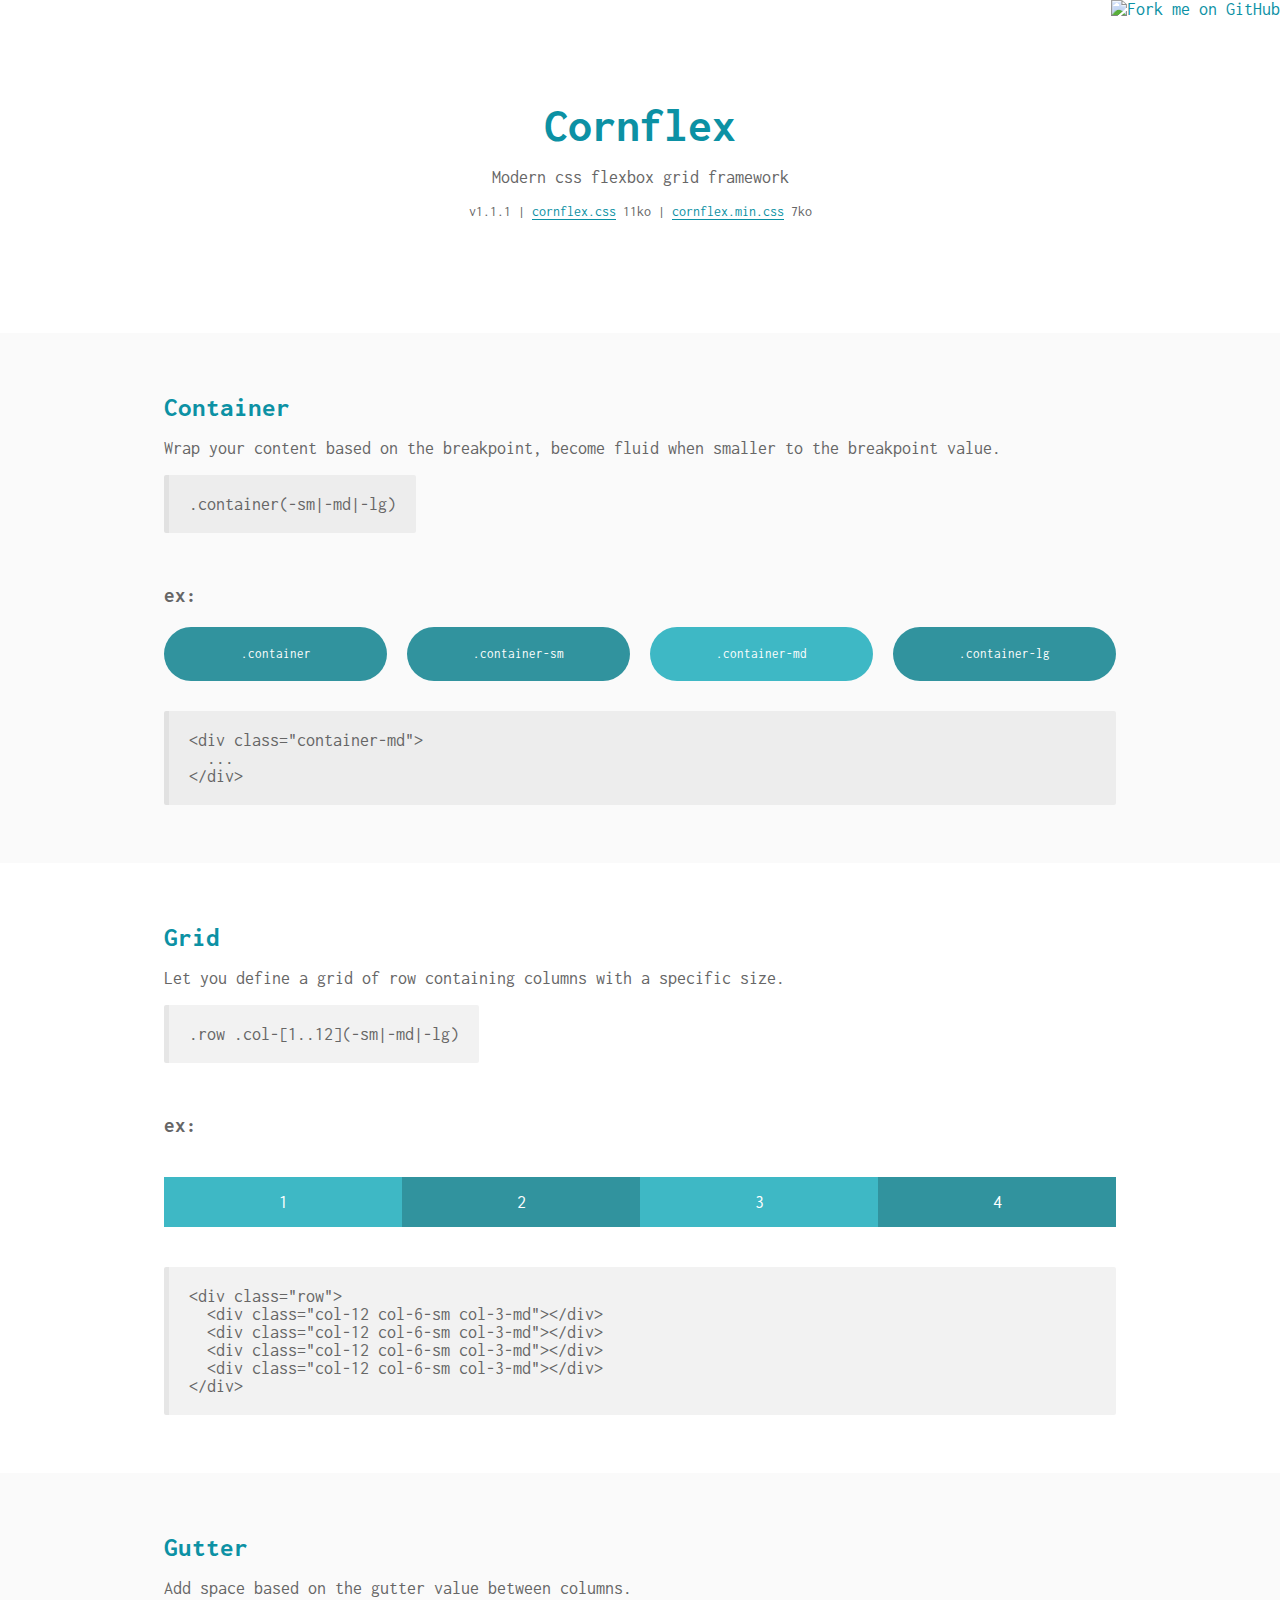
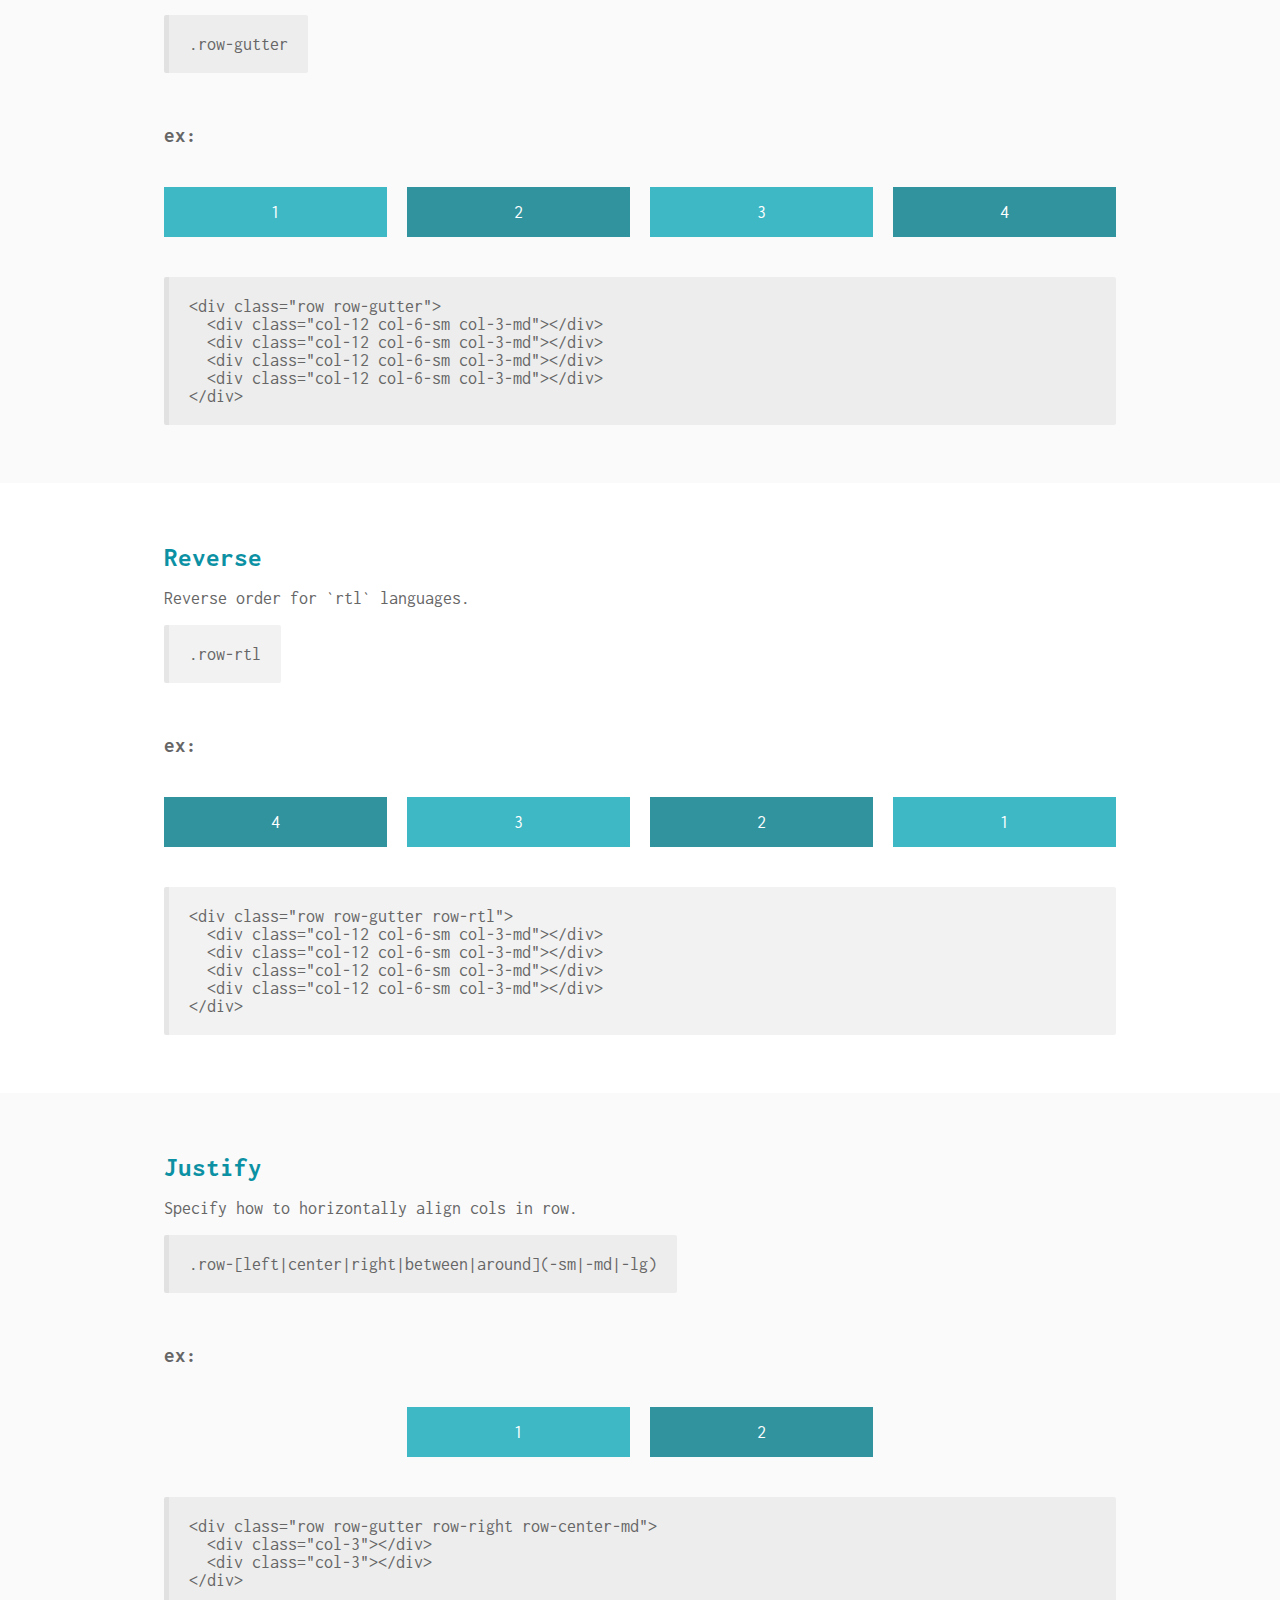
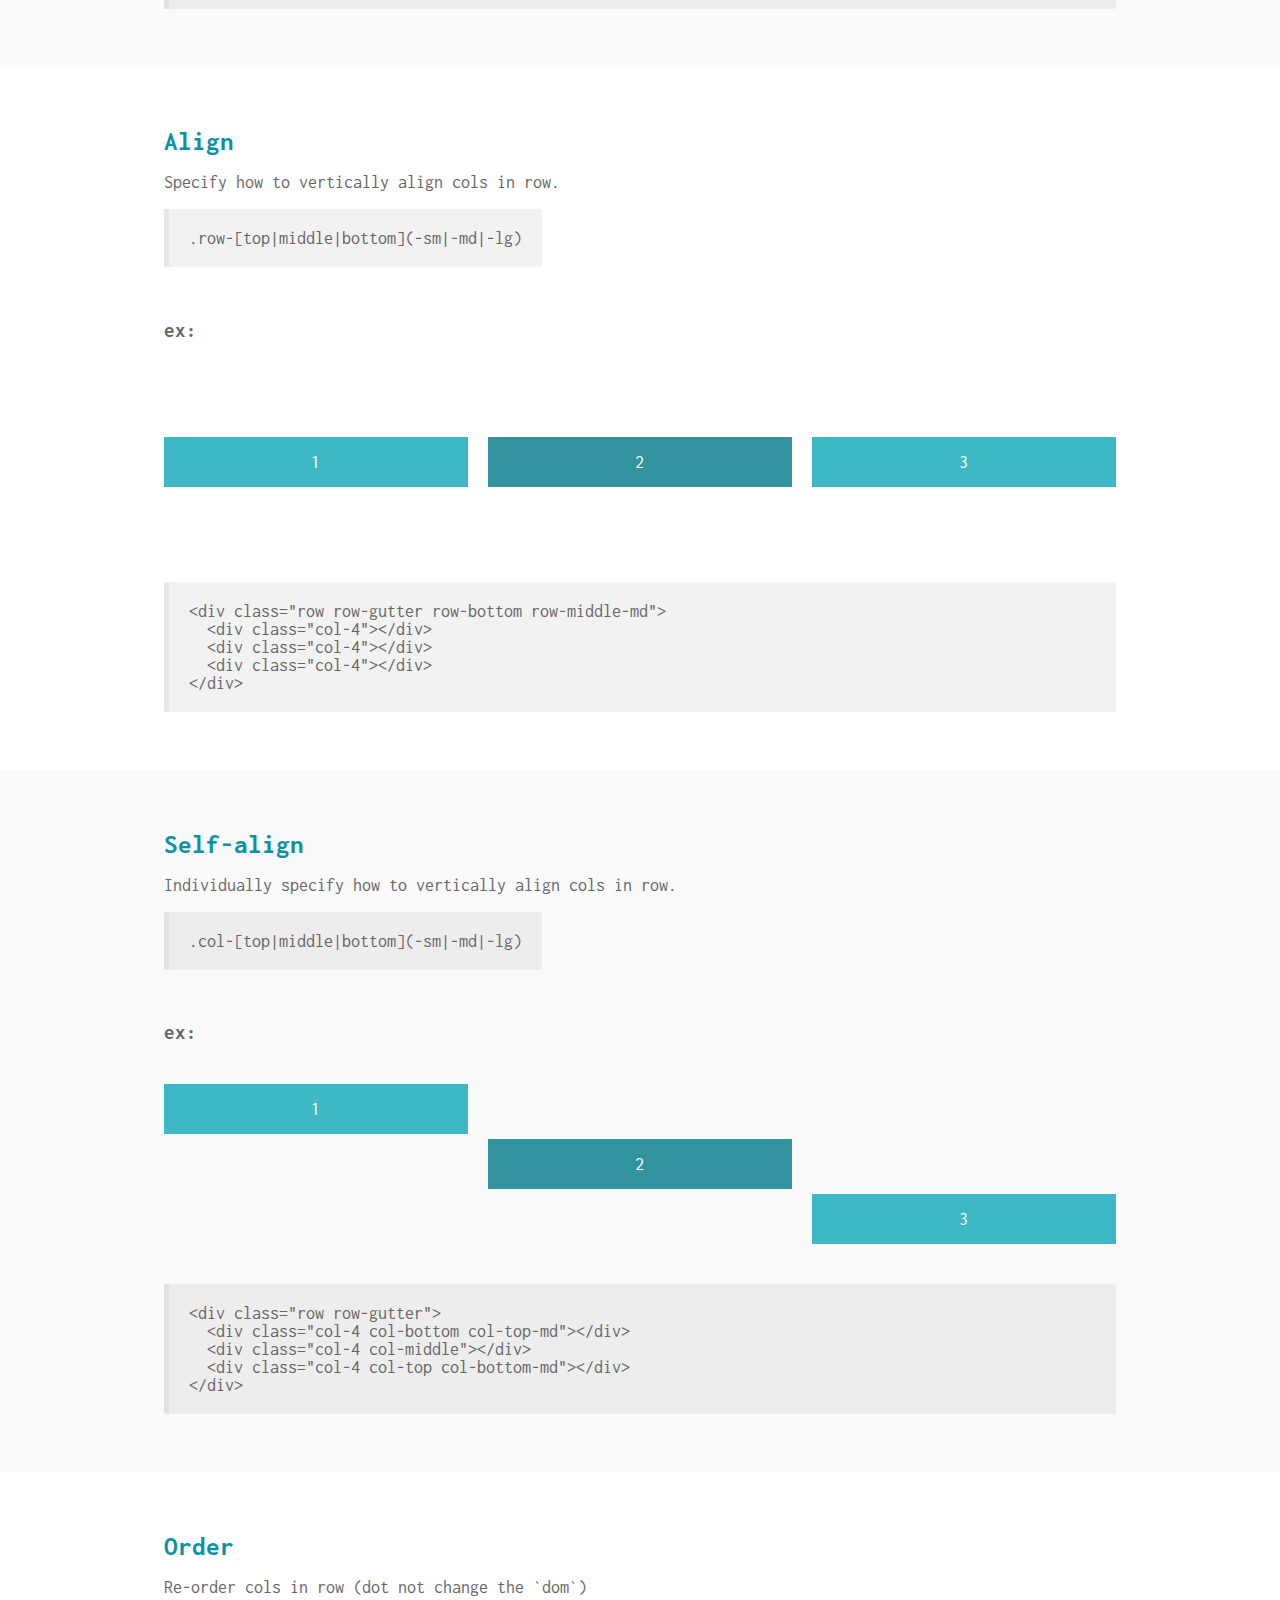
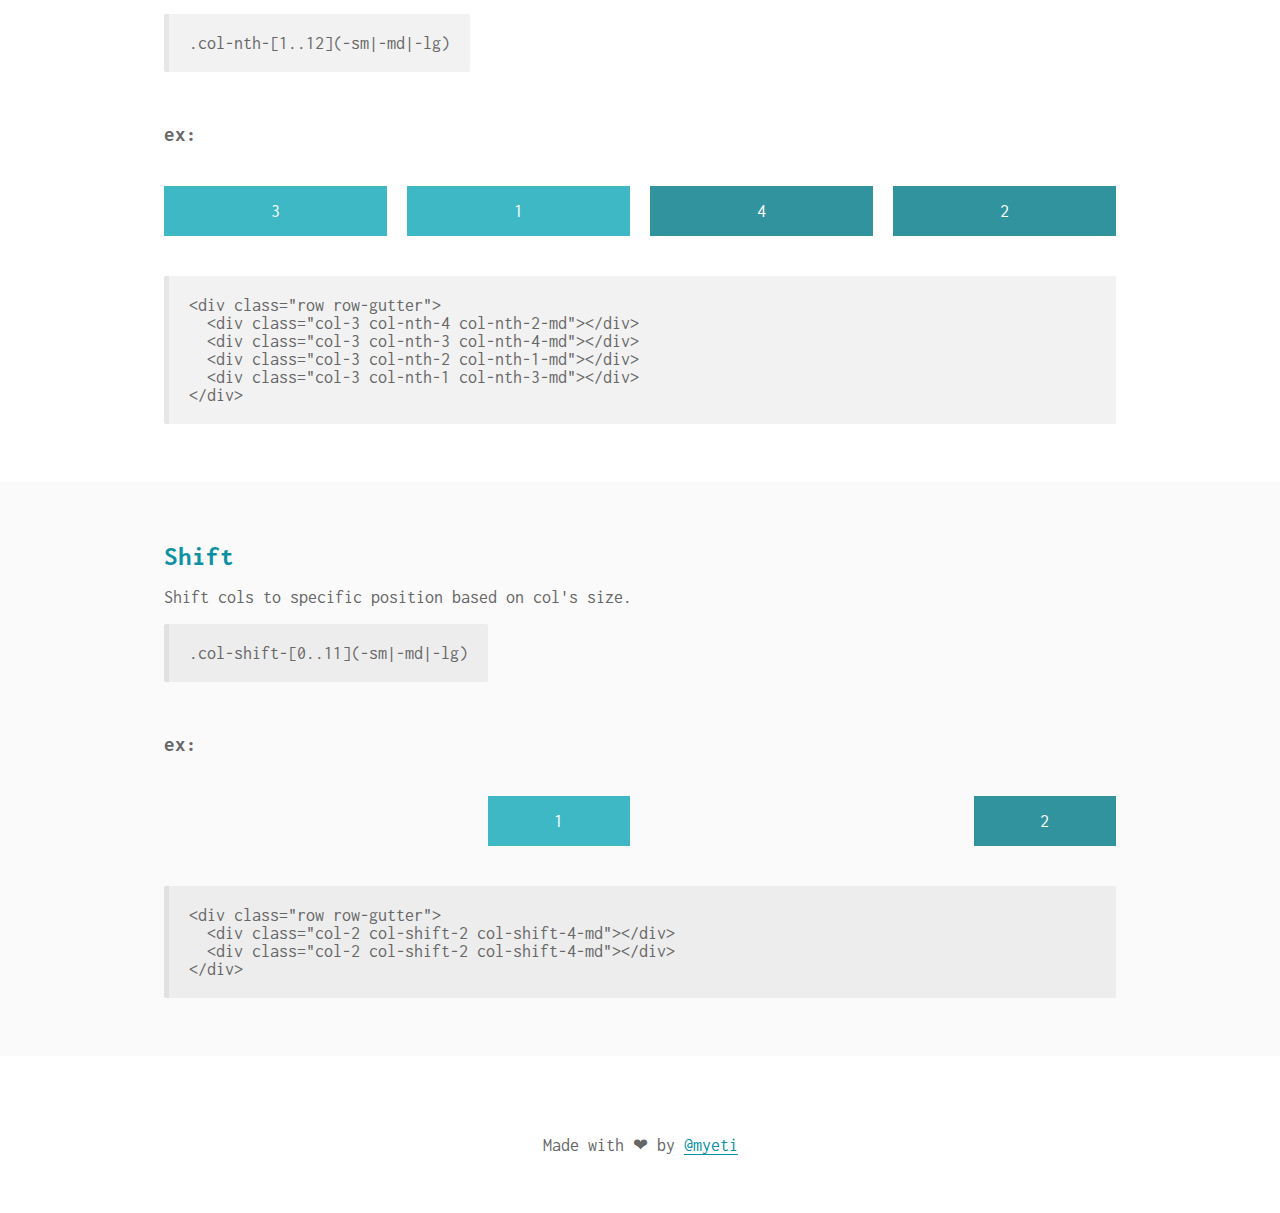
==== commit 85840e80: "Update cornflex page" ====
--- a/cornflex/index.html
+++ b/cornflex/index.html
@@ -94,9 +94,9 @@
         <h1>Cornflex</h1>
         <p>Modern css flexbox grid framework</p>
         <p class="small">
-          v1.1 |
+          v1.1.1 |
           <a href="cornflex.css" target="_blank">cornflex.css</a> 11ko |
-          <a href="cornflex.min.css" target="_blank">cornflex.min.css</a> 8ko
+          <a href="cornflex.min.css" target="_blank">cornflex.min.css</a> 7ko
         </p>
 
       </div>
@@ -321,7 +321,7 @@
         <h2>Shift</h2>
 
         <p>Shift cols to specific position based on col's size.</p>
-        <code>.col-shift-[0..12](-sm|-md|-lg)</code>
+        <code>.col-shift-[0..11](-sm|-md|-lg)</code>
 
         <h3>ex:</h3>
 
--- a/cornflex/cornflex.min.css
+++ b/cornflex/cornflex.min.css
@@ -2,4 +2,4 @@
  * Cornflex v1.1
  * Copyright 2018 Aymeric Assier <aymeric.assier@gmail.com>
  * Licensed under MIT (https://github.com/myeti/cornflex/blob/master/LICENCE)
- */.col,.container,.row,[class*=container-],[class*=col-]{box-sizing:border-box}.container,[class*=container-]{padding:0 20px;margin:auto}.row{display:flex;flex-wrap:wrap}.row-gutter{margin:0 -10px}.row-gutter .col,.row-gutter [class*=col-]{padding:0 10px}.row-rtl{flex-direction:row-reverse}.col,[class*=col-]{flex-grow:1}.row-left{justify-content:flex-start}.row-center{justify-content:center}.row-right{justify-content:flex-end}.row-between{justify-content:space-between}.row-around{justify-content:space-around}.row-top{align-items:flex-start}.row-middle{align-items:center}.row-bottom{align-items:flex-end}.col{max-width:100%}.col-1{flex-basis:8.3333333%;max-width:8.3333333%}.col-2{flex-basis:16.6666667%;max-width:16.6666667%}.col-3{flex-basis:25%;max-width:25%}.col-4{flex-basis:33.3333333%;max-width:33.3333333%}.col-5{flex-basis:41.6666667%;max-width:41.6666667%}.col-6{flex-basis:50%;max-width:50%}.col-7{flex-basis:58.3333333%;max-width:58.3333333%}.col-8{flex-basis:66.6666667%;max-width:66.6666667%}.col-9{flex-basis:75%;max-width:75%}.col-10{flex-basis:83.3333333%;max-width:83.3333333%}.col-11{flex-basis:91.6666667%;max-width:91.6666667%}.col-12{flex-basis:100%;max-width:100%}.col-nth-1{order:1}.col-nth-2{order:2}.col-nth-3{order:3}.col-nth-4{order:4}.col-nth-5{order:5}.col-nth-6{order:6}.col-nth-7{order:7}.col-nth-8{order:8}.col-nth-9{order:9}.col-nth-10{order:10}.col-nth-11{order:11}.col-nth-12{order:12}.col-shift-0{margin-left:0}.col-shift-1{margin-left:8.3333333%}.col-shift-2{margin-left:16.6666667%}.col-shift-3{margin-left:25%}.col-shift-4{margin-left:33.3333333%}.col-shift-5{margin-left:41.6666667%}.col-shift-6{margin-left:50%}.col-shift-7{margin-left:58.3333333%}.col-shift-8{margin-left:66.6666667%}.col-shift-9{margin-left:75%}.col-shift-10{margin-left:83.3333333%}.col-shift-11{margin-left:91.6666667%}.col-shift-12{margin-left:100%}.col-top{align-self:flex-start}.col-middle{align-self:center}.col-bottom{align-self:flex-end}@media (min-width:768px){.container-sm{max-width:768px}.row-left-sm{justify-content:flex-start}.row-center-sm{justify-content:center}.row-right-sm{justify-content:flex-end}.row-between-sm{justify-content:space-between}.row-around-sm{justify-content:space-around}.row-top-sm{align-items:flex-start}.row-middle-sm{align-items:center}.row-bottom-sm{align-items:flex-end}.col-sm{max-width:100%}.col-1-sm{flex-basis:8.3333333%;max-width:8.3333333%}.col-2-sm{flex-basis:16.6666667%;max-width:16.6666667%}.col-3-sm{flex-basis:25%;max-width:25%}.col-4-sm{flex-basis:33.3333333%;max-width:33.3333333%}.col-5-sm{flex-basis:41.6666667%;max-width:41.6666667%}.col-6-sm{flex-basis:50%;max-width:50%}.col-7-sm{flex-basis:58.3333333%;max-width:58.3333333%}.col-8-sm{flex-basis:66.6666667%;max-width:66.6666667%}.col-9-sm{flex-basis:75%;max-width:75%}.col-10-sm{flex-basis:83.3333333%;max-width:83.3333333%}.col-11-sm{flex-basis:91.6666667%;max-width:91.6666667%}.col-12-sm{flex-basis:100%;max-width:100%}.col-nth-1-sm{order:1}.col-nth-2-sm{order:2}.col-nth-3-sm{order:3}.col-nth-4-sm{order:4}.col-nth-5-sm{order:5}.col-nth-6-sm{order:6}.col-nth-7-sm{order:7}.col-nth-8-sm{order:8}.col-nth-9-sm{order:9}.col-nth-10-sm{order:10}.col-nth-11-sm{order:11}.col-nth-12-sm{order:12}.col-shift-0-sm{margin-left:0}.col-shift-1-sm{margin-left:8.3333333%}.col-shift-2-sm{margin-left:16.6666667%}.col-shift-3-sm{margin-left:25%}.col-shift-4-sm{margin-left:33.3333333%}.col-shift-5-sm{margin-left:41.6666667%}.col-shift-6-sm{margin-left:50%}.col-shift-7-sm{margin-left:58.3333333%}.col-shift-8-sm{margin-left:66.6666667%}.col-shift-9-sm{margin-left:75%}.col-shift-10-sm{margin-left:83.3333333%}.col-shift-11-sm{margin-left:91.6666667%}.col-shift-12-sm{margin-left:100%}.col-top-sm{align-self:flex-start}.col-middle-sm{align-self:center}.col-bottom-sm{align-self:flex-end}}@media (min-width:992px){.container-md{max-width:992px}.row-left-md{justify-content:flex-start}.row-center-md{justify-content:center}.row-right-md{justify-content:flex-end}.row-between-md{justify-content:space-between}.row-around-md{justify-content:space-around}.row-top-md{align-items:flex-start}.row-middle-md{align-items:center}.row-bottom-md{align-items:flex-end}.col-md{max-width:100%}.col-1-md{flex-basis:8.3333333%;max-width:8.3333333%}.col-2-md{flex-basis:16.6666667%;max-width:16.6666667%}.col-3-md{flex-basis:25%;max-width:25%}.col-4-md{flex-basis:33.3333333%;max-width:33.3333333%}.col-5-md{flex-basis:41.6666667%;max-width:41.6666667%}.col-6-md{flex-basis:50%;max-width:50%}.col-7-md{flex-basis:58.3333333%;max-width:58.3333333%}.col-8-md{flex-basis:66.6666667%;max-width:66.6666667%}.col-9-md{flex-basis:75%;max-width:75%}.col-10-md{flex-basis:83.3333333%;max-width:83.3333333%}.col-11-md{flex-basis:91.6666667%;max-width:91.6666667%}.col-12-md{flex-basis:100%;max-width:100%}.col-nth-1-md{order:1}.col-nth-2-md{order:2}.col-nth-3-md{order:3}.col-nth-4-md{order:4}.col-nth-5-md{order:5}.col-nth-6-md{order:6}.col-nth-7-md{order:7}.col-nth-8-md{order:8}.col-nth-9-md{order:9}.col-nth-10-md{order:10}.col-nth-11-md{order:11}.col-nth-12-md{order:12}.col-shift-0-md{margin-left:0}.col-shift-1-md{margin-left:8.3333333%}.col-shift-2-md{margin-left:16.6666667%}.col-shift-3-md{margin-left:25%}.col-shift-4-md{margin-left:33.3333333%}.col-shift-5-md{margin-left:41.6666667%}.col-shift-6-md{margin-left:50%}.col-shift-7-md{margin-left:58.3333333%}.col-shift-8-md{margin-left:66.6666667%}.col-shift-9-md{margin-left:75%}.col-shift-10-md{margin-left:83.3333333%}.col-shift-11-md{margin-left:91.6666667%}.col-shift-12-md{margin-left:100%}.col-top-md{align-self:flex-start}.col-middle-md{align-self:center}.col-bottom-md{align-self:flex-end}}@media (min-width:1180px){.container-lg{max-width:1180px}.row-left-lg{justify-content:flex-start}.row-center-lg{justify-content:center}.row-right-lg{justify-content:flex-end}.row-between-lg{justify-content:space-between}.row-around-lg{justify-content:space-around}.row-top-lg{align-items:flex-start}.row-middle-lg{align-items:center}.row-bottom-lg{align-items:flex-end}.col-lg{max-width:100%}.col-1-lg{flex-basis:8.3333333%;max-width:8.3333333%}.col-2-lg{flex-basis:16.6666667%;max-width:16.6666667%}.col-3-lg{flex-basis:25%;max-width:25%}.col-4-lg{flex-basis:33.3333333%;max-width:33.3333333%}.col-5-lg{flex-basis:41.6666667%;max-width:41.6666667%}.col-6-lg{flex-basis:50%;max-width:50%}.col-7-lg{flex-basis:58.3333333%;max-width:58.3333333%}.col-8-lg{flex-basis:66.6666667%;max-width:66.6666667%}.col-9-lg{flex-basis:75%;max-width:75%}.col-10-lg{flex-basis:83.3333333%;max-width:83.3333333%}.col-11-lg{flex-basis:91.6666667%;max-width:91.6666667%}.col-12-lg{flex-basis:100%;max-width:100%}.col-nth-1-lg{order:1}.col-nth-2-lg{order:2}.col-nth-3-lg{order:3}.col-nth-4-lg{order:4}.col-nth-5-lg{order:5}.col-nth-6-lg{order:6}.col-nth-7-lg{order:7}.col-nth-8-lg{order:8}.col-nth-9-lg{order:9}.col-nth-10-lg{order:10}.col-nth-11-lg{order:11}.col-nth-12-lg{order:12}.col-shift-0-lg{margin-left:0}.col-shift-1-lg{margin-left:8.3333333%}.col-shift-2-lg{margin-left:16.6666667%}.col-shift-3-lg{margin-left:25%}.col-shift-4-lg{margin-left:33.3333333%}.col-shift-5-lg{margin-left:41.6666667%}.col-shift-6-lg{margin-left:50%}.col-shift-7-lg{margin-left:58.3333333%}.col-shift-8-lg{margin-left:66.6666667%}.col-shift-9-lg{margin-left:75%}.col-shift-10-lg{margin-left:83.3333333%}.col-shift-11-lg{margin-left:91.6666667%}.col-shift-12-lg{margin-left:100%}.col-top-lg{align-self:flex-start}.col-middle-lg{align-self:center}.col-bottom-lg{align-self:flex-end}}+ */.col,.container,.row,[class*=container-],[class*=col-]{box-sizing:border-box}.container,[class*=container-]{padding:0 20px;margin:auto}.row{display:flex;flex-wrap:wrap}.row-gutter{margin:0 -10px}.row-gutter .col,.row-gutter [class*=col-]{padding:0 10px}.row-rtl{flex-direction:row-reverse}.col,[class*=col-]{flex-grow:1}.row-left{justify-content:flex-start}.row-center{justify-content:center}.row-right{justify-content:flex-end}.row-between{justify-content:space-between}.row-around{justify-content:space-around}.row-top{align-items:flex-start}.row-middle{align-items:center}.row-bottom{align-items:flex-end}.col{max-width:100%}.col-1{flex-basis:8.3333333%;max-width:8.3333333%}.col-2{flex-basis:16.6666667%;max-width:16.6666667%}.col-3{flex-basis:25%;max-width:25%}.col-4{flex-basis:33.3333333%;max-width:33.3333333%}.col-5{flex-basis:41.6666667%;max-width:41.6666667%}.col-6{flex-basis:50%;max-width:50%}.col-7{flex-basis:58.3333333%;max-width:58.3333333%}.col-8{flex-basis:66.6666667%;max-width:66.6666667%}.col-9{flex-basis:75%;max-width:75%}.col-10{flex-basis:83.3333333%;max-width:83.3333333%}.col-11{flex-basis:91.6666667%;max-width:91.6666667%}.col-12{flex-basis:100%;max-width:100%}.col-nth-1{order:1}.col-nth-2{order:2}.col-nth-3{order:3}.col-nth-4{order:4}.col-nth-5{order:5}.col-nth-6{order:6}.col-nth-7{order:7}.col-nth-8{order:8}.col-nth-9{order:9}.col-nth-10{order:10}.col-nth-11{order:11}.col-nth-12{order:12}.col-shift-1{margin-left:8.3333333%}.col-shift-2{margin-left:16.6666667%}.col-shift-3{margin-left:25%}.col-shift-4{margin-left:33.3333333%}.col-shift-5{margin-left:41.6666667%}.col-shift-6{margin-left:50%}.col-shift-7{margin-left:58.3333333%}.col-shift-8{margin-left:66.6666667%}.col-shift-9{margin-left:75%}.col-shift-10{margin-left:83.3333333%}.col-shift-11{margin-left:91.6666667%}.col-top{align-self:flex-start}.col-middle{align-self:center}.col-bottom{align-self:flex-end}@media (min-width:768px){.container-sm{max-width:768px}.row-left-sm{justify-content:flex-start}.row-center-sm{justify-content:center}.row-right-sm{justify-content:flex-end}.row-between-sm{justify-content:space-between}.row-around-sm{justify-content:space-around}.row-top-sm{align-items:flex-start}.row-middle-sm{align-items:center}.row-bottom-sm{align-items:flex-end}.col-sm{max-width:100%}.col-1-sm{flex-basis:8.3333333%;max-width:8.3333333%}.col-2-sm{flex-basis:16.6666667%;max-width:16.6666667%}.col-3-sm{flex-basis:25%;max-width:25%}.col-4-sm{flex-basis:33.3333333%;max-width:33.3333333%}.col-5-sm{flex-basis:41.6666667%;max-width:41.6666667%}.col-6-sm{flex-basis:50%;max-width:50%}.col-7-sm{flex-basis:58.3333333%;max-width:58.3333333%}.col-8-sm{flex-basis:66.6666667%;max-width:66.6666667%}.col-9-sm{flex-basis:75%;max-width:75%}.col-10-sm{flex-basis:83.3333333%;max-width:83.3333333%}.col-11-sm{flex-basis:91.6666667%;max-width:91.6666667%}.col-12-sm{flex-basis:100%;max-width:100%}.col-nth-1-sm{order:1}.col-nth-2-sm{order:2}.col-nth-3-sm{order:3}.col-nth-4-sm{order:4}.col-nth-5-sm{order:5}.col-nth-6-sm{order:6}.col-nth-7-sm{order:7}.col-nth-8-sm{order:8}.col-nth-9-sm{order:9}.col-nth-10-sm{order:10}.col-nth-11-sm{order:11}.col-nth-12-sm{order:12}.col-shift-0-sm{margin-left:0}.col-shift-1-sm{margin-left:8.3333333%}.col-shift-2-sm{margin-left:16.6666667%}.col-shift-3-sm{margin-left:25%}.col-shift-4-sm{margin-left:33.3333333%}.col-shift-5-sm{margin-left:41.6666667%}.col-shift-6-sm{margin-left:50%}.col-shift-7-sm{margin-left:58.3333333%}.col-shift-8-sm{margin-left:66.6666667%}.col-shift-9-sm{margin-left:75%}.col-shift-10-sm{margin-left:83.3333333%}.col-shift-11-sm{margin-left:91.6666667%}.col-top-sm{align-self:flex-start}.col-middle-sm{align-self:center}.col-bottom-sm{align-self:flex-end}}@media (min-width:992px){.container-md{max-width:992px}.row-left-md{justify-content:flex-start}.row-center-md{justify-content:center}.row-right-md{justify-content:flex-end}.row-between-md{justify-content:space-between}.row-around-md{justify-content:space-around}.row-top-md{align-items:flex-start}.row-middle-md{align-items:center}.row-bottom-md{align-items:flex-end}.col-md{max-width:100%}.col-1-md{flex-basis:8.3333333%;max-width:8.3333333%}.col-2-md{flex-basis:16.6666667%;max-width:16.6666667%}.col-3-md{flex-basis:25%;max-width:25%}.col-4-md{flex-basis:33.3333333%;max-width:33.3333333%}.col-5-md{flex-basis:41.6666667%;max-width:41.6666667%}.col-6-md{flex-basis:50%;max-width:50%}.col-7-md{flex-basis:58.3333333%;max-width:58.3333333%}.col-8-md{flex-basis:66.6666667%;max-width:66.6666667%}.col-9-md{flex-basis:75%;max-width:75%}.col-10-md{flex-basis:83.3333333%;max-width:83.3333333%}.col-11-md{flex-basis:91.6666667%;max-width:91.6666667%}.col-12-md{flex-basis:100%;max-width:100%}.col-nth-1-md{order:1}.col-nth-2-md{order:2}.col-nth-3-md{order:3}.col-nth-4-md{order:4}.col-nth-5-md{order:5}.col-nth-6-md{order:6}.col-nth-7-md{order:7}.col-nth-8-md{order:8}.col-nth-9-md{order:9}.col-nth-10-md{order:10}.col-nth-11-md{order:11}.col-nth-12-md{order:12}.col-shift-0-md{margin-left:0}.col-shift-1-md{margin-left:8.3333333%}.col-shift-2-md{margin-left:16.6666667%}.col-shift-3-md{margin-left:25%}.col-shift-4-md{margin-left:33.3333333%}.col-shift-5-md{margin-left:41.6666667%}.col-shift-6-md{margin-left:50%}.col-shift-7-md{margin-left:58.3333333%}.col-shift-8-md{margin-left:66.6666667%}.col-shift-9-md{margin-left:75%}.col-shift-10-md{margin-left:83.3333333%}.col-shift-11-md{margin-left:91.6666667%}.col-top-md{align-self:flex-start}.col-middle-md{align-self:center}.col-bottom-md{align-self:flex-end}}@media (min-width:1180px){.container-lg{max-width:1180px}.row-left-lg{justify-content:flex-start}.row-center-lg{justify-content:center}.row-right-lg{justify-content:flex-end}.row-between-lg{justify-content:space-between}.row-around-lg{justify-content:space-around}.row-top-lg{align-items:flex-start}.row-middle-lg{align-items:center}.row-bottom-lg{align-items:flex-end}.col-lg{max-width:100%}.col-1-lg{flex-basis:8.3333333%;max-width:8.3333333%}.col-2-lg{flex-basis:16.6666667%;max-width:16.6666667%}.col-3-lg{flex-basis:25%;max-width:25%}.col-4-lg{flex-basis:33.3333333%;max-width:33.3333333%}.col-5-lg{flex-basis:41.6666667%;max-width:41.6666667%}.col-6-lg{flex-basis:50%;max-width:50%}.col-7-lg{flex-basis:58.3333333%;max-width:58.3333333%}.col-8-lg{flex-basis:66.6666667%;max-width:66.6666667%}.col-9-lg{flex-basis:75%;max-width:75%}.col-10-lg{flex-basis:83.3333333%;max-width:83.3333333%}.col-11-lg{flex-basis:91.6666667%;max-width:91.6666667%}.col-12-lg{flex-basis:100%;max-width:100%}.col-nth-1-lg{order:1}.col-nth-2-lg{order:2}.col-nth-3-lg{order:3}.col-nth-4-lg{order:4}.col-nth-5-lg{order:5}.col-nth-6-lg{order:6}.col-nth-7-lg{order:7}.col-nth-8-lg{order:8}.col-nth-9-lg{order:9}.col-nth-10-lg{order:10}.col-nth-11-lg{order:11}.col-nth-12-lg{order:12}.col-shift-0-lg{margin-left:0}.col-shift-1-lg{margin-left:8.3333333%}.col-shift-2-lg{margin-left:16.6666667%}.col-shift-3-lg{margin-left:25%}.col-shift-4-lg{margin-left:33.3333333%}.col-shift-5-lg{margin-left:41.6666667%}.col-shift-6-lg{margin-left:50%}.col-shift-7-lg{margin-left:58.3333333%}.col-shift-8-lg{margin-left:66.6666667%}.col-shift-9-lg{margin-left:75%}.col-shift-10-lg{margin-left:83.3333333%}.col-shift-11-lg{margin-left:91.6666667%}.col-top-lg{align-self:flex-start}.col-middle-lg{align-self:center}.col-bottom-lg{align-self:flex-end}}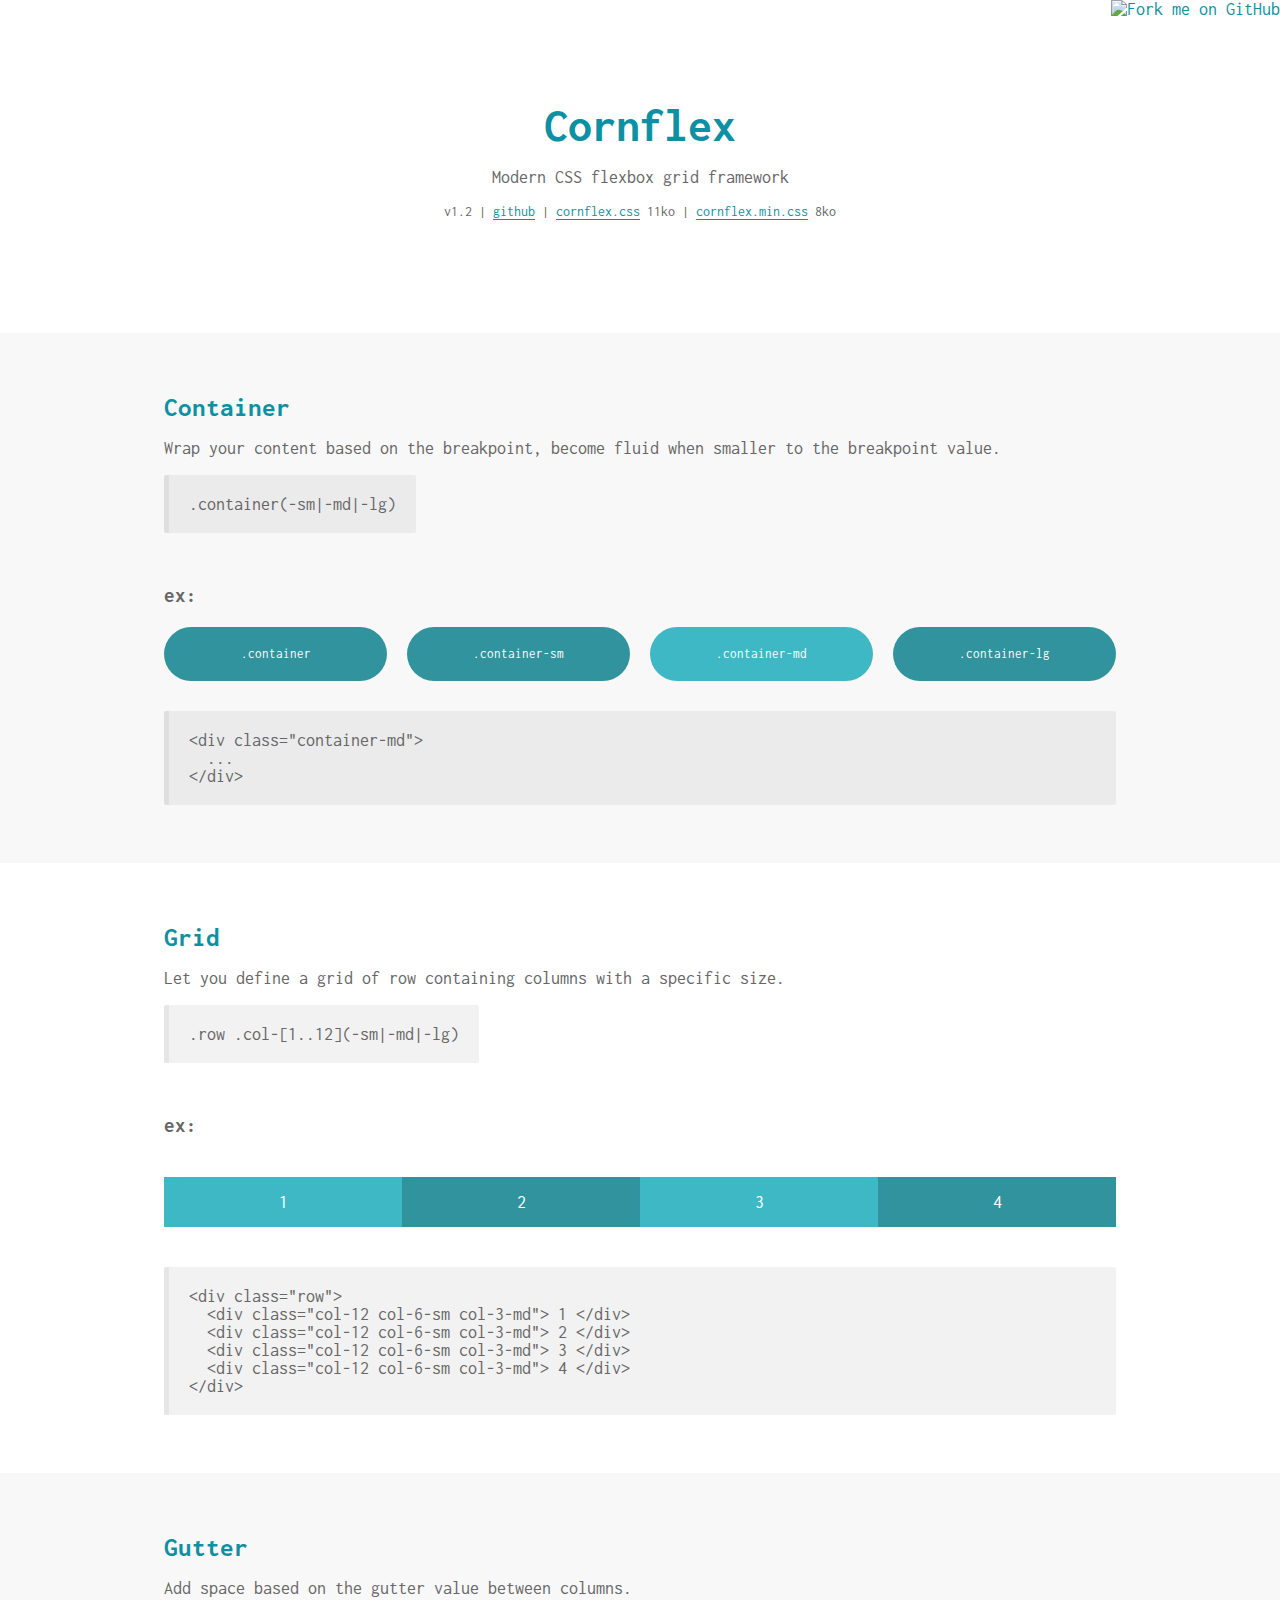
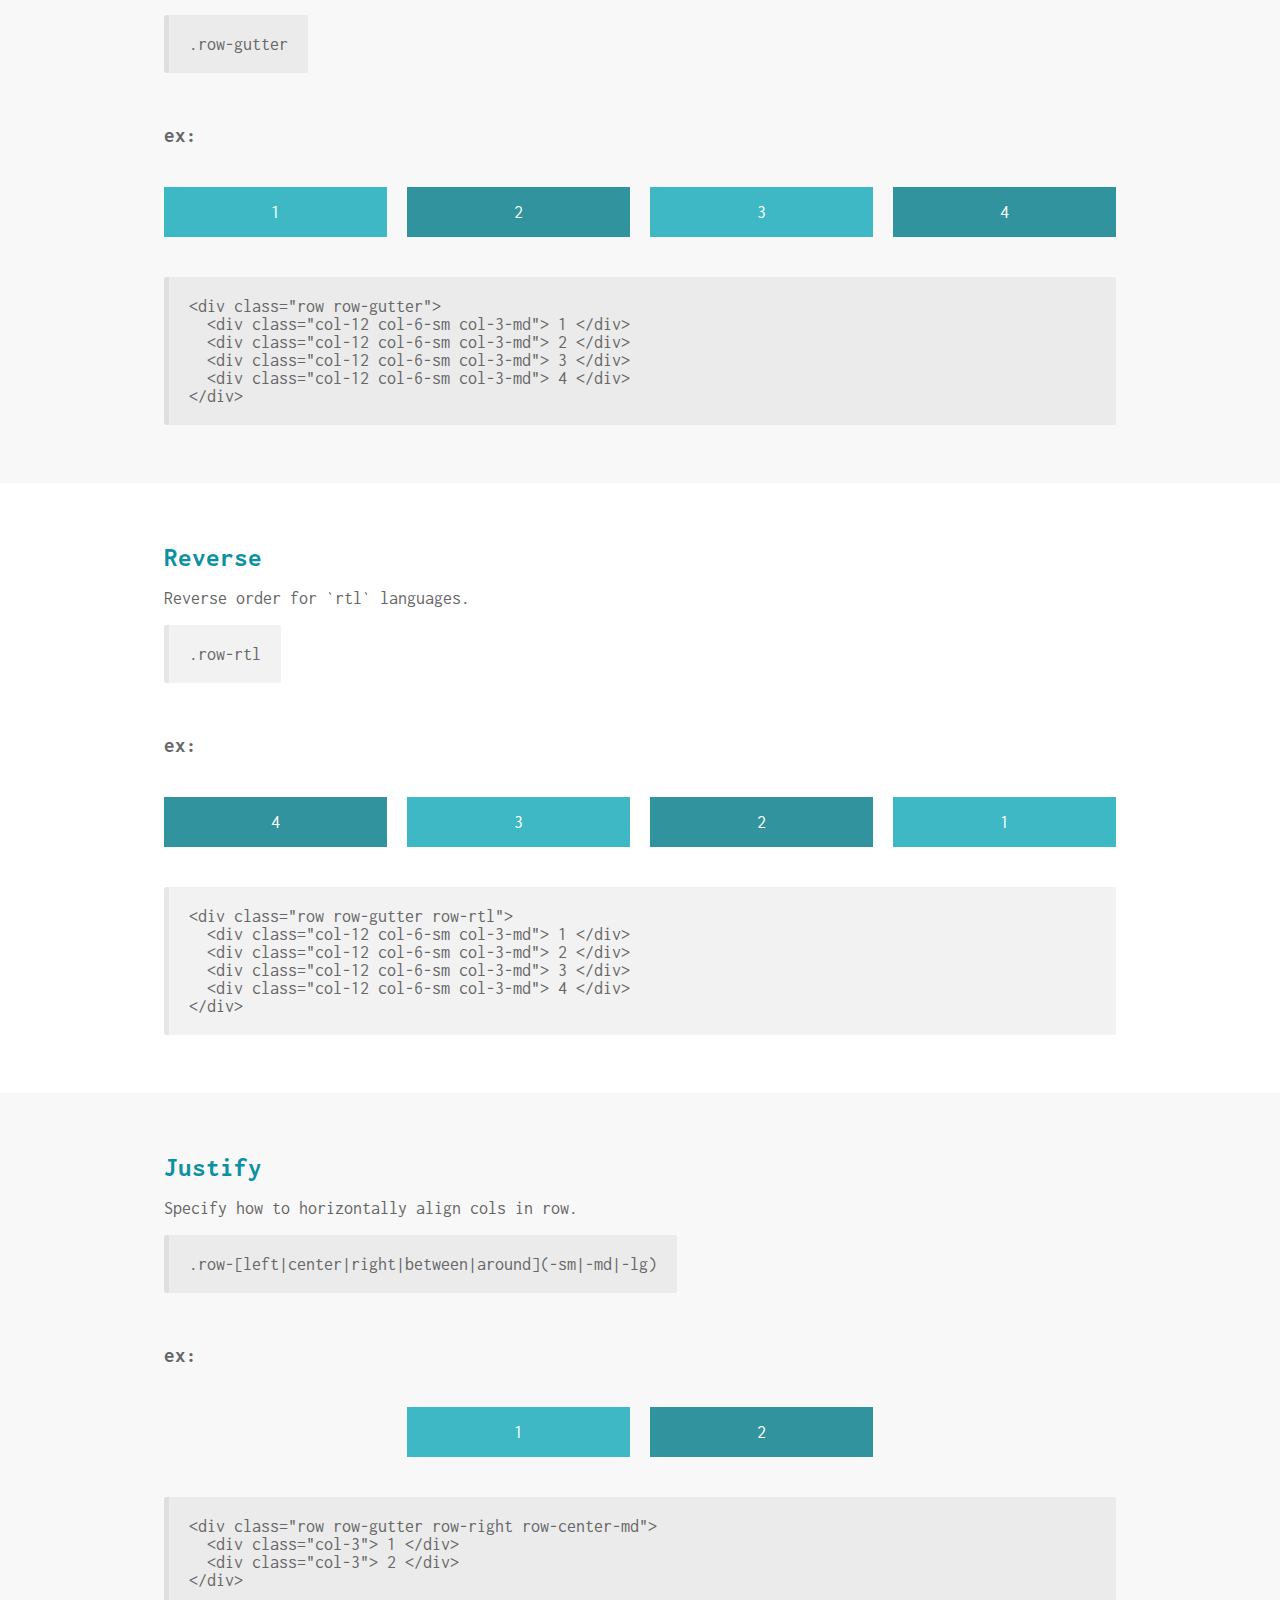
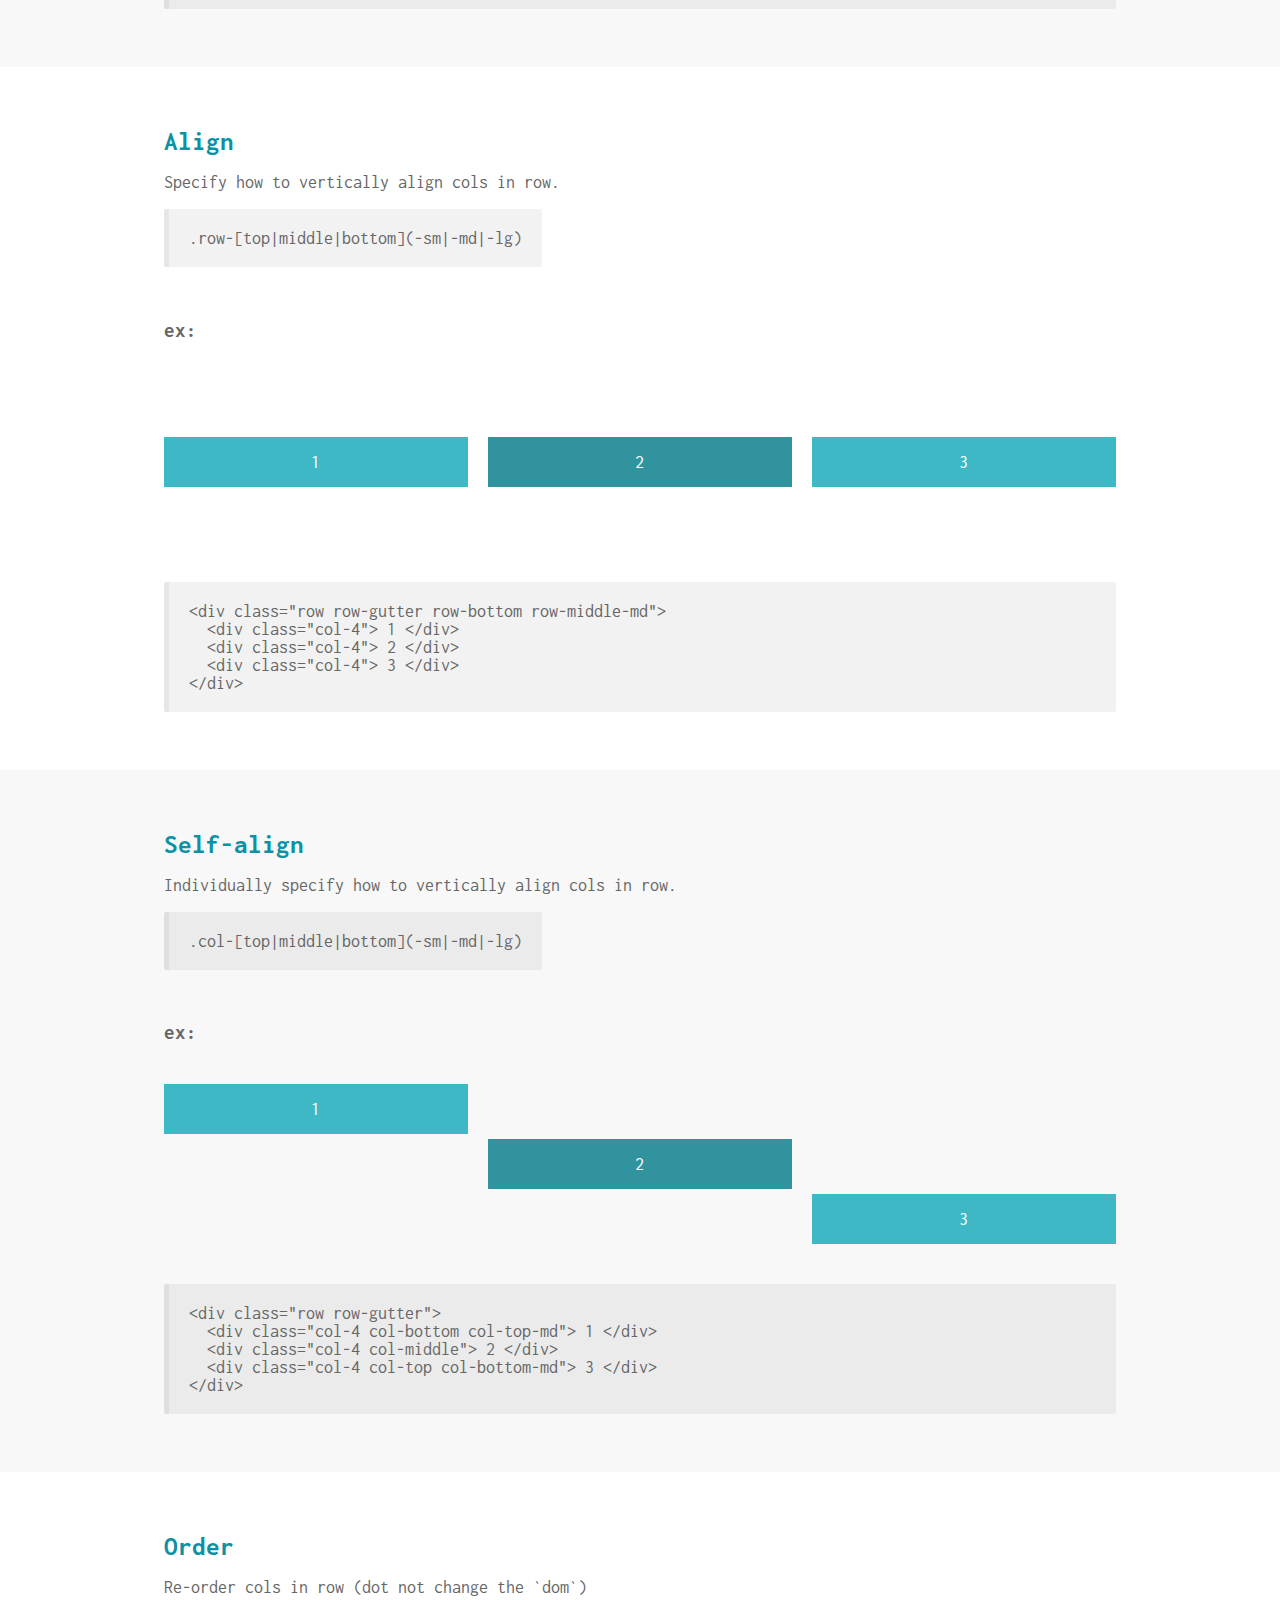
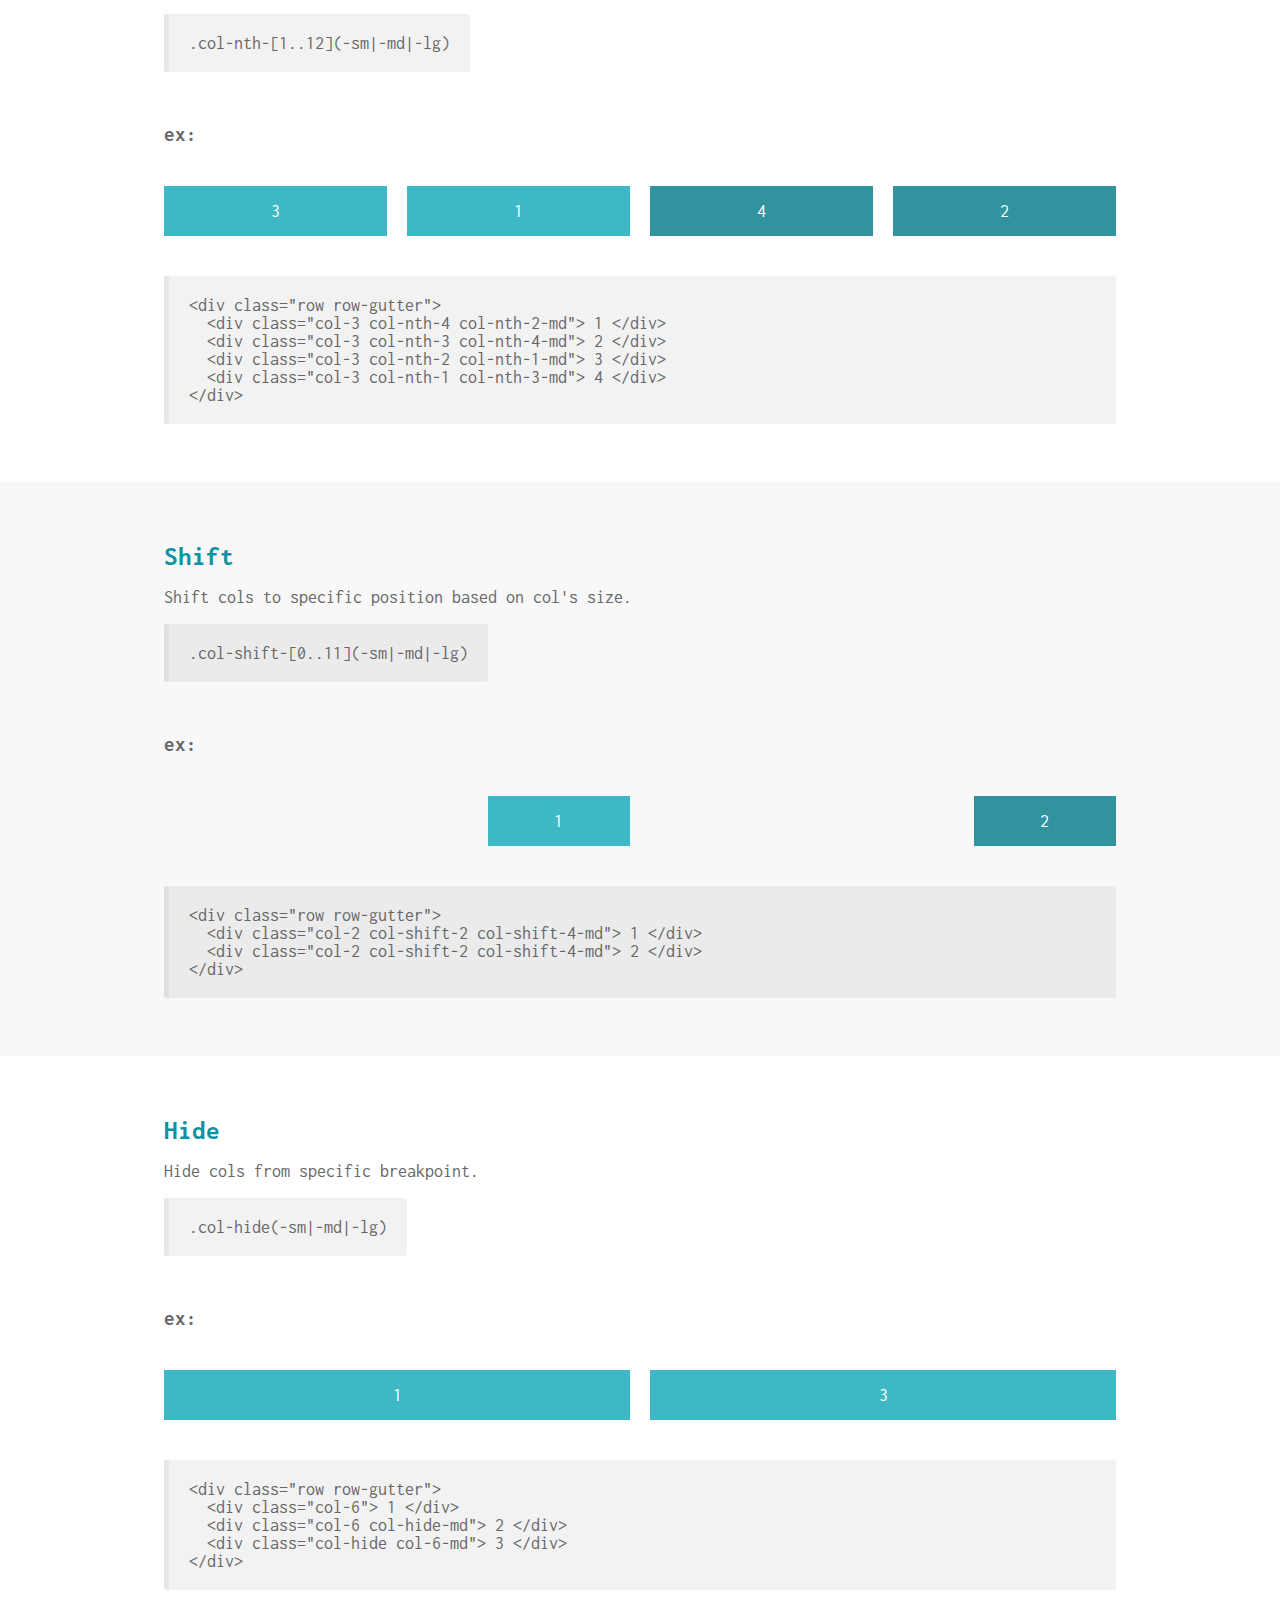
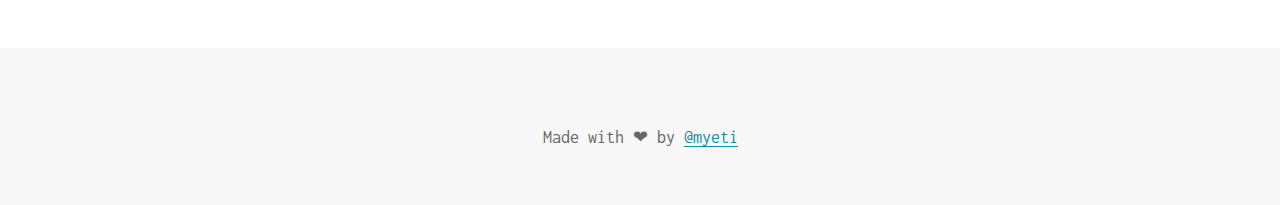
==== commit 8adad9f2: "Update cornflex page" ====
--- a/cornflex/index.html
+++ b/cornflex/index.html
@@ -1,6 +1,6 @@
 <html>
 	<head>
-		<title>Cornflex - Modern css flexbox grid framework</title>
+		<title>Cornflex - Modern CSS flexbox grid framework</title>
     <meta charset="UTF-8" />
     <meta name="author" content="Aymeric Assier" />
     <meta name="description" content="Build complex layout with minimal code and pain, lightweight - no useless props - only 8ko, use the `flexbox` feature only" />
@@ -8,6 +8,7 @@
     <link href="https://fonts.googleapis.com/css?family=Inconsolata" rel="stylesheet">
     <link href="cornflex.min.css" rel="stylesheet" />	
     <style>
+      /* layout */
       * {
         box-sizing: border-box;
         font-family: Inconsolata, monospace;
@@ -17,8 +18,12 @@
         font-size: 18px;
         color: #666;
       }
+      /* blocks */
       header { padding: 100px 0 }
       header, footer { text-align: center }
+      section, footer { padding: 60px 0 40px 0 }
+      section:nth-of-type(odd), footer { background: #f8f8f8 }
+      /* elements */
       h1 { font-size: 48px }
       h1, h2 {
         margin: 0;
@@ -43,34 +48,6 @@
         outline: none;
       }
       button.active, button:hover { background: #3eb8c5 }
-      section, footer { padding: 60px 0 40px 0 }
-      section:nth-of-type(odd) { background: #fafafa }
-      .row[data-code] {
-        padding-top: 20px;
-        padding-bottom: 20px;
-        counter-reset: section; 
-      }
-      .row[data-code] [class*="col"] {
-        position: relative;
-        height: 50px;
-        color: white;
-        text-align: center;
-        counter-increment: section;
-      }
-      .row[data-code] [class*="col"]::before {
-        content: counter(section);
-        position: absolute;
-        top: 0; bottom: 0;
-        left: 0; right: 0;
-        background: #3eb8c5;
-        line-height: 50px;
-      }
-      .row.row-gutter[data-code] [class*="col"]::before {
-        left: 10px; right: 10px;
-      }
-      .row[data-code] [class*="col"]:nth-child(even)::before {
-        background: #31939e;
-      }
       pre { margin-top: 20px }
       p + code, pre {
         padding: 20px;
@@ -84,6 +61,30 @@
         margin-bottom: 30px;
       }
       .hidden { display: none }
+      /* highlight cornflex */
+      .row[data-code] {
+        padding-top: 20px;
+        padding-bottom: 20px;
+        counter-reset: section; 
+      }
+      .row[data-code] [class*="col"] {
+        position: relative;
+        z-index: 5;
+        height: 50px;
+        color: white;
+        justify-content: center;
+        line-height: 50px;
+      }
+      .row[data-code] [class*="col"]::before {
+        content: ' ';
+        z-index: -1;
+        position: absolute;
+        top: 0; bottom: 0;
+        left: 0; right: 0;
+        background: #3eb8c5;
+      }
+      .row.row-gutter[data-code] [class*="col"]::before { left: 10px; right: 10px }
+      .row[data-code] [class*="col"]:nth-child(even)::before { background: #31939e }
     </style>
 	</head>
 	<body>
@@ -92,11 +93,12 @@
       <div class="container-md" data-container>
 
         <h1>Cornflex</h1>
-        <p>Modern css flexbox grid framework</p>
+        <p>Modern CSS flexbox grid framework</p>
         <p class="small">
-          v1.1.1 |
+          v1.2 |
+          <a href="https://github.com/myeti/cornflex" target="_blank">github</a> |
           <a href="cornflex.css" target="_blank">cornflex.css</a> 11ko |
-          <a href="cornflex.min.css" target="_blank">cornflex.min.css</a> 7ko
+          <a href="cornflex.min.css" target="_blank">cornflex.min.css</a> 8ko
         </p>
 
       </div>
@@ -104,7 +106,6 @@
 
 
     <!-- container -->
-
     <section>
       <div class="container-md" data-container>
 
@@ -143,7 +144,6 @@
 
 
     <!-- grid -->
-
     <section>
       <div class="container-md" data-container>
 
@@ -155,20 +155,19 @@
         <h3>ex:</h3>
 
         <div class="row" data-code>
-          <div class="col-12 col-6-sm col-3-md"></div>
-          <div class="col-12 col-6-sm col-3-md"></div>
-          <div class="col-12 col-6-sm col-3-md"></div>
-          <div class="col-12 col-6-sm col-3-md"></div>
-        </div>
-
-        <pre><code></code></pre> 
-      
-      </div>
-    </section>
-
-
-    <!-- grid gutter -->
-
+          <div class="col-12 col-6-sm col-3-md"> 1 </div>
+          <div class="col-12 col-6-sm col-3-md"> 2 </div>
+          <div class="col-12 col-6-sm col-3-md"> 3 </div>
+          <div class="col-12 col-6-sm col-3-md"> 4 </div>
+        </div>
+
+        <pre><code></code></pre> 
+      
+      </div>
+    </section>
+
+
+    <!-- gutter -->
     <section>
       <div class="container-md" data-container>
 
@@ -180,20 +179,19 @@
         <h3>ex:</h3>
 
         <div class="row row-gutter" data-code>
-          <div class="col-12 col-6-sm col-3-md"></div>
-          <div class="col-12 col-6-sm col-3-md"></div>
-          <div class="col-12 col-6-sm col-3-md"></div>
-          <div class="col-12 col-6-sm col-3-md"></div>
-        </div>
-
-        <pre><code></code></pre> 
-      
-      </div>
-    </section>
-
-
-    <!-- grid rtl -->
-
+          <div class="col-12 col-6-sm col-3-md"> 1 </div>
+          <div class="col-12 col-6-sm col-3-md"> 2 </div>
+          <div class="col-12 col-6-sm col-3-md"> 3 </div>
+          <div class="col-12 col-6-sm col-3-md"> 4 </div>
+        </div>
+
+        <pre><code></code></pre> 
+      
+      </div>
+    </section>
+
+
+    <!-- rtl -->
     <section>
       <div class="container-md" data-container>
 
@@ -205,10 +203,10 @@
         <h3>ex:</h3>
 
         <div class="row row-gutter row-rtl" data-code>
-          <div class="col-12 col-6-sm col-3-md"></div>
-          <div class="col-12 col-6-sm col-3-md"></div>
-          <div class="col-12 col-6-sm col-3-md"></div>
-          <div class="col-12 col-6-sm col-3-md"></div>
+          <div class="col-12 col-6-sm col-3-md"> 1 </div>
+          <div class="col-12 col-6-sm col-3-md"> 2 </div>
+          <div class="col-12 col-6-sm col-3-md"> 3 </div>
+          <div class="col-12 col-6-sm col-3-md"> 4 </div>
         </div>
 
         <pre><code></code></pre> 
@@ -218,7 +216,6 @@
 
 
     <!-- justify -->
-
     <section>
       <div class="container-md" data-container>
 
@@ -230,8 +227,8 @@
         <h3>ex:</h3>
 
         <div class="row row-gutter row-right row-center-md" data-code>
-          <div class="col-3"></div>
-          <div class="col-3"></div>
+          <div class="col-3"> 1 </div>
+          <div class="col-3"> 2 </div>
         </div>
 
         <pre><code></code></pre> 
@@ -241,7 +238,6 @@
 
 
     <!-- align -->
-
     <section>
       <div class="container-md" data-container>
 
@@ -253,9 +249,9 @@
         <h3>ex:</h3>
 
         <div class="row row-gutter row-bottom row-middle-md" style="height: 200px" data-code>
-          <div class="col-4"></div>
-          <div class="col-4"></div>
-          <div class="col-4"></div>
+          <div class="col-4"> 1 </div>
+          <div class="col-4"> 2 </div>
+          <div class="col-4"> 3 </div>
         </div>
 
         <pre><code></code></pre> 
@@ -265,7 +261,6 @@
 
 
     <!-- self align -->
-
     <section>
       <div class="container-md" data-container>
 
@@ -277,9 +272,9 @@
         <h3>ex:</h3>
 
         <div class="row row-gutter" style="height: 200px" data-code>
-          <div class="col-4 col-bottom col-top-md"></div>
-          <div class="col-4 col-middle"></div>
-          <div class="col-4 col-top col-bottom-md"></div>
+          <div class="col-4 col-bottom col-top-md"> 1 </div>
+          <div class="col-4 col-middle"> 2 </div>
+          <div class="col-4 col-top col-bottom-md"> 3 </div>
         </div>
 
         <pre><code></code></pre> 
@@ -289,7 +284,6 @@
 
 
     <!-- order -->
-
     <section>
       <div class="container-md" data-container>
 
@@ -301,10 +295,10 @@
         <h3>ex:</h3>
 
         <div class="row row-gutter" data-code>
-          <div class="col-3 col-nth-4 col-nth-2-md"></div>
-          <div class="col-3 col-nth-3 col-nth-4-md"></div>
-          <div class="col-3 col-nth-2 col-nth-1-md"></div>
-          <div class="col-3 col-nth-1 col-nth-3-md"></div>
+          <div class="col-3 col-nth-4 col-nth-2-md"> 1 </div>
+          <div class="col-3 col-nth-3 col-nth-4-md"> 2 </div>
+          <div class="col-3 col-nth-2 col-nth-1-md"> 3 </div>
+          <div class="col-3 col-nth-1 col-nth-3-md"> 4 </div>
         </div>
 
         <pre><code></code></pre> 
@@ -314,7 +308,6 @@
 
 
     <!-- shift -->
-
     <section>
       <div class="container-md" data-container>
 
@@ -326,8 +319,31 @@
         <h3>ex:</h3>
 
         <div class="row row-gutter" data-code>
-          <div class="col-2 col-shift-2 col-shift-4-md"></div>
-          <div class="col-2 col-shift-2 col-shift-4-md"></div>
+          <div class="col-2 col-shift-2 col-shift-4-md"> 1 </div>
+          <div class="col-2 col-shift-2 col-shift-4-md"> 2 </div>
+        </div>
+
+        <pre><code></code></pre> 
+      
+      </div>
+    </section>
+
+
+    <!-- hide -->
+    <section>
+      <div class="container-md" data-container>
+
+        <h2>Hide</h2>
+
+        <p>Hide cols from specific breakpoint.</p>
+        <code>.col-hide(-sm|-md|-lg)</code>
+
+        <h3>ex:</h3>
+
+        <div class="row row-gutter" data-code>
+          <div class="col-6"> 1 </div>
+          <div class="col-6 col-hide-md"> 2 </div>
+          <div class="col-hide col-6-md"> 3 </div>
         </div>
 
         <pre><code></code></pre> 
--- a/cornflex/cornflex.min.css
+++ b/cornflex/cornflex.min.css
@@ -1,5 +1,5 @@
 /*!
- * Cornflex v1.1
+ * Cornflex v1.2
  * Copyright 2018 Aymeric Assier <aymeric.assier@gmail.com>
  * Licensed under MIT (https://github.com/myeti/cornflex/blob/master/LICENCE)
- */.col,.container,.row,[class*=container-],[class*=col-]{box-sizing:border-box}.container,[class*=container-]{padding:0 20px;margin:auto}.row{display:flex;flex-wrap:wrap}.row-gutter{margin:0 -10px}.row-gutter .col,.row-gutter [class*=col-]{padding:0 10px}.row-rtl{flex-direction:row-reverse}.col,[class*=col-]{flex-grow:1}.row-left{justify-content:flex-start}.row-center{justify-content:center}.row-right{justify-content:flex-end}.row-between{justify-content:space-between}.row-around{justify-content:space-around}.row-top{align-items:flex-start}.row-middle{align-items:center}.row-bottom{align-items:flex-end}.col{max-width:100%}.col-1{flex-basis:8.3333333%;max-width:8.3333333%}.col-2{flex-basis:16.6666667%;max-width:16.6666667%}.col-3{flex-basis:25%;max-width:25%}.col-4{flex-basis:33.3333333%;max-width:33.3333333%}.col-5{flex-basis:41.6666667%;max-width:41.6666667%}.col-6{flex-basis:50%;max-width:50%}.col-7{flex-basis:58.3333333%;max-width:58.3333333%}.col-8{flex-basis:66.6666667%;max-width:66.6666667%}.col-9{flex-basis:75%;max-width:75%}.col-10{flex-basis:83.3333333%;max-width:83.3333333%}.col-11{flex-basis:91.6666667%;max-width:91.6666667%}.col-12{flex-basis:100%;max-width:100%}.col-nth-1{order:1}.col-nth-2{order:2}.col-nth-3{order:3}.col-nth-4{order:4}.col-nth-5{order:5}.col-nth-6{order:6}.col-nth-7{order:7}.col-nth-8{order:8}.col-nth-9{order:9}.col-nth-10{order:10}.col-nth-11{order:11}.col-nth-12{order:12}.col-shift-1{margin-left:8.3333333%}.col-shift-2{margin-left:16.6666667%}.col-shift-3{margin-left:25%}.col-shift-4{margin-left:33.3333333%}.col-shift-5{margin-left:41.6666667%}.col-shift-6{margin-left:50%}.col-shift-7{margin-left:58.3333333%}.col-shift-8{margin-left:66.6666667%}.col-shift-9{margin-left:75%}.col-shift-10{margin-left:83.3333333%}.col-shift-11{margin-left:91.6666667%}.col-top{align-self:flex-start}.col-middle{align-self:center}.col-bottom{align-self:flex-end}@media (min-width:768px){.container-sm{max-width:768px}.row-left-sm{justify-content:flex-start}.row-center-sm{justify-content:center}.row-right-sm{justify-content:flex-end}.row-between-sm{justify-content:space-between}.row-around-sm{justify-content:space-around}.row-top-sm{align-items:flex-start}.row-middle-sm{align-items:center}.row-bottom-sm{align-items:flex-end}.col-sm{max-width:100%}.col-1-sm{flex-basis:8.3333333%;max-width:8.3333333%}.col-2-sm{flex-basis:16.6666667%;max-width:16.6666667%}.col-3-sm{flex-basis:25%;max-width:25%}.col-4-sm{flex-basis:33.3333333%;max-width:33.3333333%}.col-5-sm{flex-basis:41.6666667%;max-width:41.6666667%}.col-6-sm{flex-basis:50%;max-width:50%}.col-7-sm{flex-basis:58.3333333%;max-width:58.3333333%}.col-8-sm{flex-basis:66.6666667%;max-width:66.6666667%}.col-9-sm{flex-basis:75%;max-width:75%}.col-10-sm{flex-basis:83.3333333%;max-width:83.3333333%}.col-11-sm{flex-basis:91.6666667%;max-width:91.6666667%}.col-12-sm{flex-basis:100%;max-width:100%}.col-nth-1-sm{order:1}.col-nth-2-sm{order:2}.col-nth-3-sm{order:3}.col-nth-4-sm{order:4}.col-nth-5-sm{order:5}.col-nth-6-sm{order:6}.col-nth-7-sm{order:7}.col-nth-8-sm{order:8}.col-nth-9-sm{order:9}.col-nth-10-sm{order:10}.col-nth-11-sm{order:11}.col-nth-12-sm{order:12}.col-shift-0-sm{margin-left:0}.col-shift-1-sm{margin-left:8.3333333%}.col-shift-2-sm{margin-left:16.6666667%}.col-shift-3-sm{margin-left:25%}.col-shift-4-sm{margin-left:33.3333333%}.col-shift-5-sm{margin-left:41.6666667%}.col-shift-6-sm{margin-left:50%}.col-shift-7-sm{margin-left:58.3333333%}.col-shift-8-sm{margin-left:66.6666667%}.col-shift-9-sm{margin-left:75%}.col-shift-10-sm{margin-left:83.3333333%}.col-shift-11-sm{margin-left:91.6666667%}.col-top-sm{align-self:flex-start}.col-middle-sm{align-self:center}.col-bottom-sm{align-self:flex-end}}@media (min-width:992px){.container-md{max-width:992px}.row-left-md{justify-content:flex-start}.row-center-md{justify-content:center}.row-right-md{justify-content:flex-end}.row-between-md{justify-content:space-between}.row-around-md{justify-content:space-around}.row-top-md{align-items:flex-start}.row-middle-md{align-items:center}.row-bottom-md{align-items:flex-end}.col-md{max-width:100%}.col-1-md{flex-basis:8.3333333%;max-width:8.3333333%}.col-2-md{flex-basis:16.6666667%;max-width:16.6666667%}.col-3-md{flex-basis:25%;max-width:25%}.col-4-md{flex-basis:33.3333333%;max-width:33.3333333%}.col-5-md{flex-basis:41.6666667%;max-width:41.6666667%}.col-6-md{flex-basis:50%;max-width:50%}.col-7-md{flex-basis:58.3333333%;max-width:58.3333333%}.col-8-md{flex-basis:66.6666667%;max-width:66.6666667%}.col-9-md{flex-basis:75%;max-width:75%}.col-10-md{flex-basis:83.3333333%;max-width:83.3333333%}.col-11-md{flex-basis:91.6666667%;max-width:91.6666667%}.col-12-md{flex-basis:100%;max-width:100%}.col-nth-1-md{order:1}.col-nth-2-md{order:2}.col-nth-3-md{order:3}.col-nth-4-md{order:4}.col-nth-5-md{order:5}.col-nth-6-md{order:6}.col-nth-7-md{order:7}.col-nth-8-md{order:8}.col-nth-9-md{order:9}.col-nth-10-md{order:10}.col-nth-11-md{order:11}.col-nth-12-md{order:12}.col-shift-0-md{margin-left:0}.col-shift-1-md{margin-left:8.3333333%}.col-shift-2-md{margin-left:16.6666667%}.col-shift-3-md{margin-left:25%}.col-shift-4-md{margin-left:33.3333333%}.col-shift-5-md{margin-left:41.6666667%}.col-shift-6-md{margin-left:50%}.col-shift-7-md{margin-left:58.3333333%}.col-shift-8-md{margin-left:66.6666667%}.col-shift-9-md{margin-left:75%}.col-shift-10-md{margin-left:83.3333333%}.col-shift-11-md{margin-left:91.6666667%}.col-top-md{align-self:flex-start}.col-middle-md{align-self:center}.col-bottom-md{align-self:flex-end}}@media (min-width:1180px){.container-lg{max-width:1180px}.row-left-lg{justify-content:flex-start}.row-center-lg{justify-content:center}.row-right-lg{justify-content:flex-end}.row-between-lg{justify-content:space-between}.row-around-lg{justify-content:space-around}.row-top-lg{align-items:flex-start}.row-middle-lg{align-items:center}.row-bottom-lg{align-items:flex-end}.col-lg{max-width:100%}.col-1-lg{flex-basis:8.3333333%;max-width:8.3333333%}.col-2-lg{flex-basis:16.6666667%;max-width:16.6666667%}.col-3-lg{flex-basis:25%;max-width:25%}.col-4-lg{flex-basis:33.3333333%;max-width:33.3333333%}.col-5-lg{flex-basis:41.6666667%;max-width:41.6666667%}.col-6-lg{flex-basis:50%;max-width:50%}.col-7-lg{flex-basis:58.3333333%;max-width:58.3333333%}.col-8-lg{flex-basis:66.6666667%;max-width:66.6666667%}.col-9-lg{flex-basis:75%;max-width:75%}.col-10-lg{flex-basis:83.3333333%;max-width:83.3333333%}.col-11-lg{flex-basis:91.6666667%;max-width:91.6666667%}.col-12-lg{flex-basis:100%;max-width:100%}.col-nth-1-lg{order:1}.col-nth-2-lg{order:2}.col-nth-3-lg{order:3}.col-nth-4-lg{order:4}.col-nth-5-lg{order:5}.col-nth-6-lg{order:6}.col-nth-7-lg{order:7}.col-nth-8-lg{order:8}.col-nth-9-lg{order:9}.col-nth-10-lg{order:10}.col-nth-11-lg{order:11}.col-nth-12-lg{order:12}.col-shift-0-lg{margin-left:0}.col-shift-1-lg{margin-left:8.3333333%}.col-shift-2-lg{margin-left:16.6666667%}.col-shift-3-lg{margin-left:25%}.col-shift-4-lg{margin-left:33.3333333%}.col-shift-5-lg{margin-left:41.6666667%}.col-shift-6-lg{margin-left:50%}.col-shift-7-lg{margin-left:58.3333333%}.col-shift-8-lg{margin-left:66.6666667%}.col-shift-9-lg{margin-left:75%}.col-shift-10-lg{margin-left:83.3333333%}.col-shift-11-lg{margin-left:91.6666667%}.col-top-lg{align-self:flex-start}.col-middle-lg{align-self:center}.col-bottom-lg{align-self:flex-end}}+ */.col,.container,.row,[class*=container-],[class*=col-]{box-sizing:border-box}.container,[class*=container-]{padding:0 20px;margin:auto}.row{display:flex;flex-wrap:wrap}.row-gutter{margin:0 -10px}.row-gutter .col,.row-gutter [class*=col-]{padding:0 10px}.row-rtl{flex-direction:row-reverse}.col,[class*=col-]{display:flex;flex-grow:1}.row-left{justify-content:flex-start}.row-center{justify-content:center}.row-right{justify-content:flex-end}.row-between{justify-content:space-between}.row-around{justify-content:space-around}.row-top{align-items:flex-start}.row-middle{align-items:center}.row-bottom{align-items:flex-end}.col{max-width:100%}.col-1{flex-basis:8.3333333%;max-width:8.3333333%}.col-2{flex-basis:16.6666667%;max-width:16.6666667%}.col-3{flex-basis:25%;max-width:25%}.col-4{flex-basis:33.3333333%;max-width:33.3333333%}.col-5{flex-basis:41.6666667%;max-width:41.6666667%}.col-6{flex-basis:50%;max-width:50%}.col-7{flex-basis:58.3333333%;max-width:58.3333333%}.col-8{flex-basis:66.6666667%;max-width:66.6666667%}.col-9{flex-basis:75%;max-width:75%}.col-10{flex-basis:83.3333333%;max-width:83.3333333%}.col-11{flex-basis:91.6666667%;max-width:91.6666667%}.col-12{flex-basis:100%;max-width:100%}.col-nth-1{order:1}.col-nth-2{order:2}.col-nth-3{order:3}.col-nth-4{order:4}.col-nth-5{order:5}.col-nth-6{order:6}.col-nth-7{order:7}.col-nth-8{order:8}.col-nth-9{order:9}.col-nth-10{order:10}.col-nth-11{order:11}.col-nth-12{order:12}.col-shift-1{margin-left:8.3333333%}.col-shift-2{margin-left:16.6666667%}.col-shift-3{margin-left:25%}.col-shift-4{margin-left:33.3333333%}.col-shift-5{margin-left:41.6666667%}.col-shift-6{margin-left:50%}.col-shift-7{margin-left:58.3333333%}.col-shift-8{margin-left:66.6666667%}.col-shift-9{margin-left:75%}.col-shift-10{margin-left:83.3333333%}.col-shift-11{margin-left:91.6666667%}.col-top{align-self:flex-start}.col-middle{align-self:center}.col-bottom{align-self:flex-end}.col-hide{display:none}@media (min-width:768px){.col-1-sm,.col-10-sm,.col-11-sm,.col-12-sm,.col-2-sm,.col-3-sm,.col-4-sm,.col-5-sm,.col-7-sm,.col-8-sm,.col-9-sm{display:flex}.container-sm{max-width:768px}.row-left-sm{justify-content:flex-start}.row-center-sm{justify-content:center}.row-right-sm{justify-content:flex-end}.row-between-sm{justify-content:space-between}.row-around-sm{justify-content:space-around}.row-top-sm{align-items:flex-start}.row-middle-sm{align-items:center}.row-bottom-sm{align-items:flex-end}.col-sm{max-width:100%}.col-1-sm{flex-basis:8.3333333%;max-width:8.3333333%}.col-2-sm{flex-basis:16.6666667%;max-width:16.6666667%}.col-3-sm{flex-basis:25%;max-width:25%}.col-4-sm{flex-basis:33.3333333%;max-width:33.3333333%}.col-5-sm{flex-basis:41.6666667%;max-width:41.6666667%}.col-6-sm{display:flex;flex-basis:50%;max-width:50%}.col-7-sm{flex-basis:58.3333333%;max-width:58.3333333%}.col-8-sm{flex-basis:66.6666667%;max-width:66.6666667%}.col-9-sm{flex-basis:75%;max-width:75%}.col-10-sm{flex-basis:83.3333333%;max-width:83.3333333%}.col-11-sm{flex-basis:91.6666667%;max-width:91.6666667%}.col-12-sm{flex-basis:100%;max-width:100%}.col-nth-1-sm{order:1}.col-nth-2-sm{order:2}.col-nth-3-sm{order:3}.col-nth-4-sm{order:4}.col-nth-5-sm{order:5}.col-nth-6-sm{order:6}.col-nth-7-sm{order:7}.col-nth-8-sm{order:8}.col-nth-9-sm{order:9}.col-nth-10-sm{order:10}.col-nth-11-sm{order:11}.col-nth-12-sm{order:12}.col-shift-0-sm{margin-left:0}.col-shift-1-sm{margin-left:8.3333333%}.col-shift-2-sm{margin-left:16.6666667%}.col-shift-3-sm{margin-left:25%}.col-shift-4-sm{margin-left:33.3333333%}.col-shift-5-sm{margin-left:41.6666667%}.col-shift-6-sm{margin-left:50%}.col-shift-7-sm{margin-left:58.3333333%}.col-shift-8-sm{margin-left:66.6666667%}.col-shift-9-sm{margin-left:75%}.col-shift-10-sm{margin-left:83.3333333%}.col-shift-11-sm{margin-left:91.6666667%}.col-top-sm{align-self:flex-start}.col-middle-sm{align-self:center}.col-bottom-sm{align-self:flex-end}.col-hide-sm{display:none}}@media (min-width:992px){.col-1-md,.col-10-md,.col-11-md,.col-12-md,.col-2-md,.col-3-md,.col-4-md,.col-5-md,.col-7-md,.col-8-md,.col-9-md{display:flex}.container-md{max-width:992px}.row-left-md{justify-content:flex-start}.row-center-md{justify-content:center}.row-right-md{justify-content:flex-end}.row-between-md{justify-content:space-between}.row-around-md{justify-content:space-around}.row-top-md{align-items:flex-start}.row-middle-md{align-items:center}.row-bottom-md{align-items:flex-end}.col-md{max-width:100%}.col-1-md{flex-basis:8.3333333%;max-width:8.3333333%}.col-2-md{flex-basis:16.6666667%;max-width:16.6666667%}.col-3-md{flex-basis:25%;max-width:25%}.col-4-md{flex-basis:33.3333333%;max-width:33.3333333%}.col-5-md{flex-basis:41.6666667%;max-width:41.6666667%}.col-6-md{display:flex;flex-basis:50%;max-width:50%}.col-7-md{flex-basis:58.3333333%;max-width:58.3333333%}.col-8-md{flex-basis:66.6666667%;max-width:66.6666667%}.col-9-md{flex-basis:75%;max-width:75%}.col-10-md{flex-basis:83.3333333%;max-width:83.3333333%}.col-11-md{flex-basis:91.6666667%;max-width:91.6666667%}.col-12-md{flex-basis:100%;max-width:100%}.col-nth-1-md{order:1}.col-nth-2-md{order:2}.col-nth-3-md{order:3}.col-nth-4-md{order:4}.col-nth-5-md{order:5}.col-nth-6-md{order:6}.col-nth-7-md{order:7}.col-nth-8-md{order:8}.col-nth-9-md{order:9}.col-nth-10-md{order:10}.col-nth-11-md{order:11}.col-nth-12-md{order:12}.col-shift-0-md{margin-left:0}.col-shift-1-md{margin-left:8.3333333%}.col-shift-2-md{margin-left:16.6666667%}.col-shift-3-md{margin-left:25%}.col-shift-4-md{margin-left:33.3333333%}.col-shift-5-md{margin-left:41.6666667%}.col-shift-6-md{margin-left:50%}.col-shift-7-md{margin-left:58.3333333%}.col-shift-8-md{margin-left:66.6666667%}.col-shift-9-md{margin-left:75%}.col-shift-10-md{margin-left:83.3333333%}.col-shift-11-md{margin-left:91.6666667%}.col-top-md{align-self:flex-start}.col-middle-md{align-self:center}.col-bottom-md{align-self:flex-end}.col-hide-md{display:none}}@media (min-width:1180px){.col-1-lg,.col-10-lg,.col-11-lg,.col-12-lg,.col-2-lg,.col-3-lg,.col-4-lg,.col-5-lg,.col-7-lg,.col-8-lg,.col-9-lg{display:flex}.container-lg{max-width:1180px}.row-left-lg{justify-content:flex-start}.row-center-lg{justify-content:center}.row-right-lg{justify-content:flex-end}.row-between-lg{justify-content:space-between}.row-around-lg{justify-content:space-around}.row-top-lg{align-items:flex-start}.row-middle-lg{align-items:center}.row-bottom-lg{align-items:flex-end}.col-lg{max-width:100%}.col-1-lg{flex-basis:8.3333333%;max-width:8.3333333%}.col-2-lg{flex-basis:16.6666667%;max-width:16.6666667%}.col-3-lg{flex-basis:25%;max-width:25%}.col-4-lg{flex-basis:33.3333333%;max-width:33.3333333%}.col-5-lg{flex-basis:41.6666667%;max-width:41.6666667%}.col-6-lg{display:flex;flex-basis:50%;max-width:50%}.col-7-lg{flex-basis:58.3333333%;max-width:58.3333333%}.col-8-lg{flex-basis:66.6666667%;max-width:66.6666667%}.col-9-lg{flex-basis:75%;max-width:75%}.col-10-lg{flex-basis:83.3333333%;max-width:83.3333333%}.col-11-lg{flex-basis:91.6666667%;max-width:91.6666667%}.col-12-lg{flex-basis:100%;max-width:100%}.col-nth-1-lg{order:1}.col-nth-2-lg{order:2}.col-nth-3-lg{order:3}.col-nth-4-lg{order:4}.col-nth-5-lg{order:5}.col-nth-6-lg{order:6}.col-nth-7-lg{order:7}.col-nth-8-lg{order:8}.col-nth-9-lg{order:9}.col-nth-10-lg{order:10}.col-nth-11-lg{order:11}.col-nth-12-lg{order:12}.col-shift-0-lg{margin-left:0}.col-shift-1-lg{margin-left:8.3333333%}.col-shift-2-lg{margin-left:16.6666667%}.col-shift-3-lg{margin-left:25%}.col-shift-4-lg{margin-left:33.3333333%}.col-shift-5-lg{margin-left:41.6666667%}.col-shift-6-lg{margin-left:50%}.col-shift-7-lg{margin-left:58.3333333%}.col-shift-8-lg{margin-left:66.6666667%}.col-shift-9-lg{margin-left:75%}.col-shift-10-lg{margin-left:83.3333333%}.col-shift-11-lg{margin-left:91.6666667%}.col-top-lg{align-self:flex-start}.col-middle-lg{align-self:center}.col-bottom-lg{align-self:flex-end}.col-hide-lg{display:none}}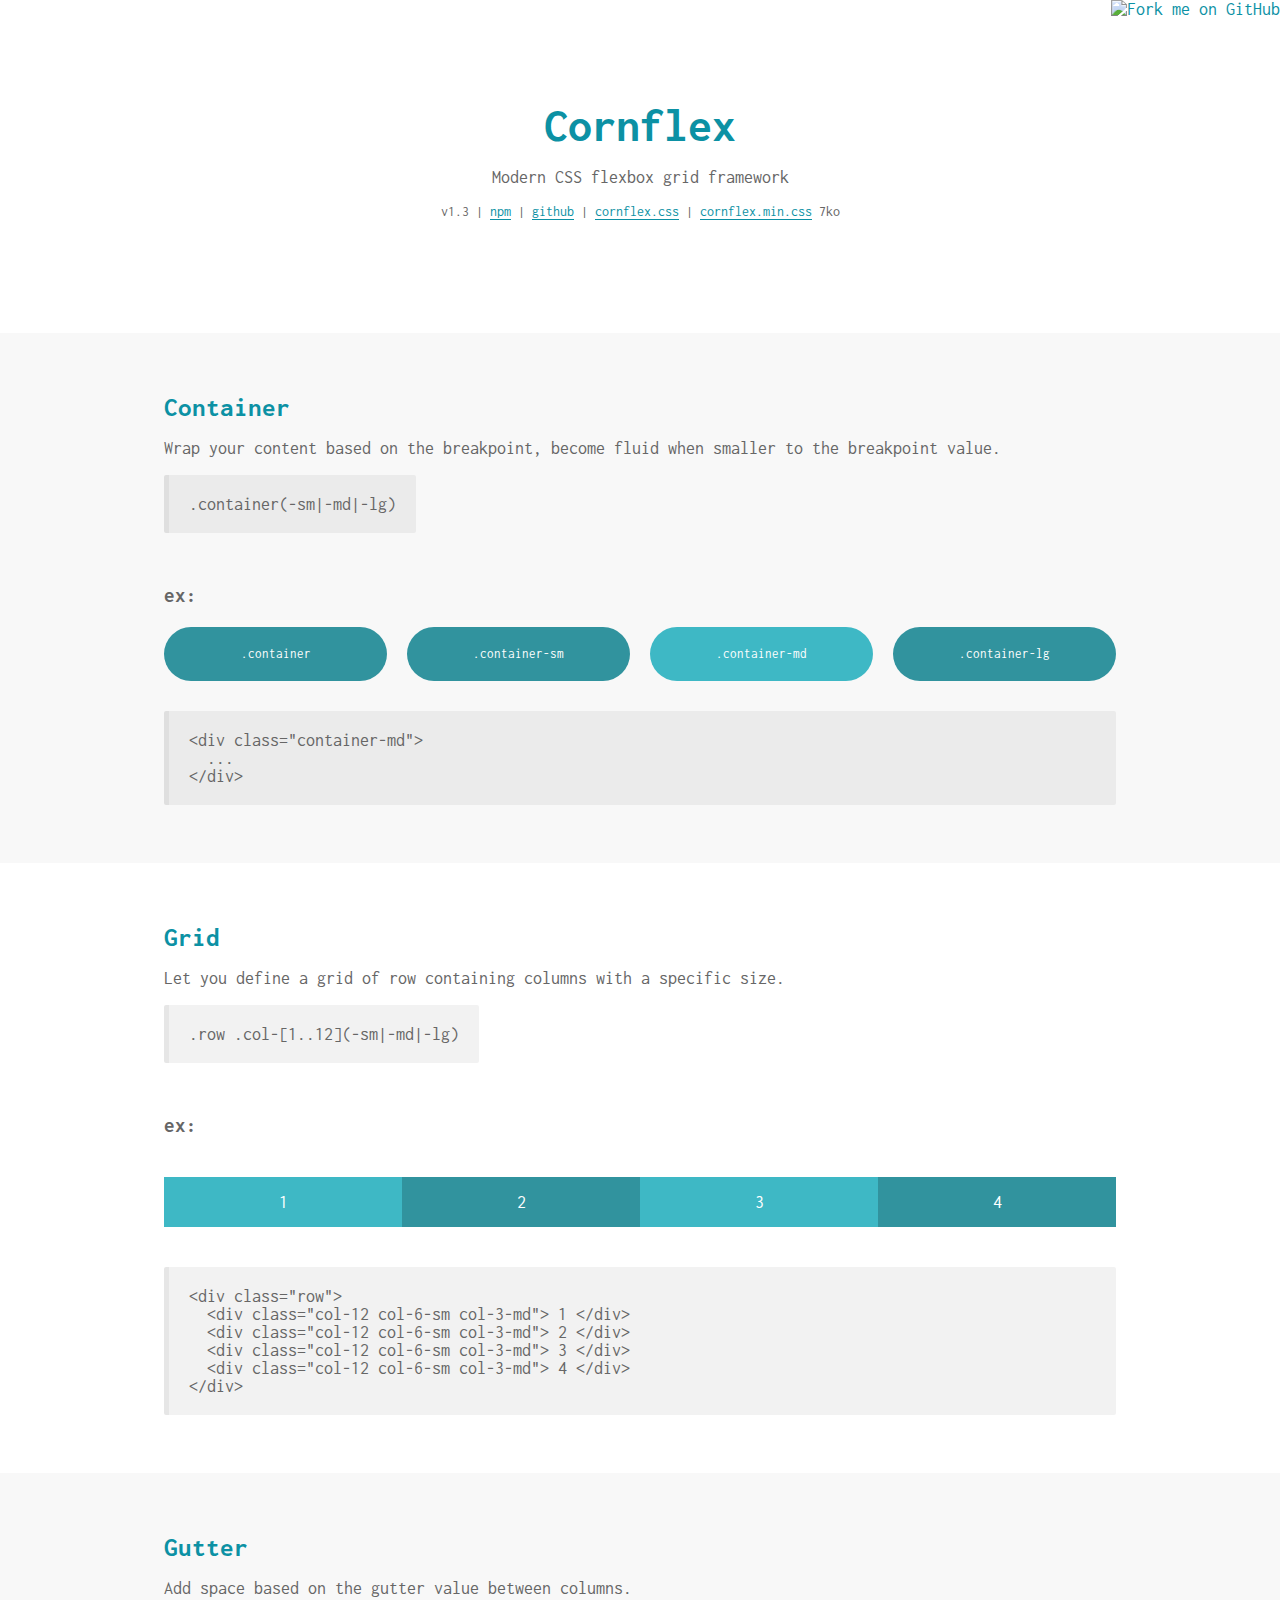
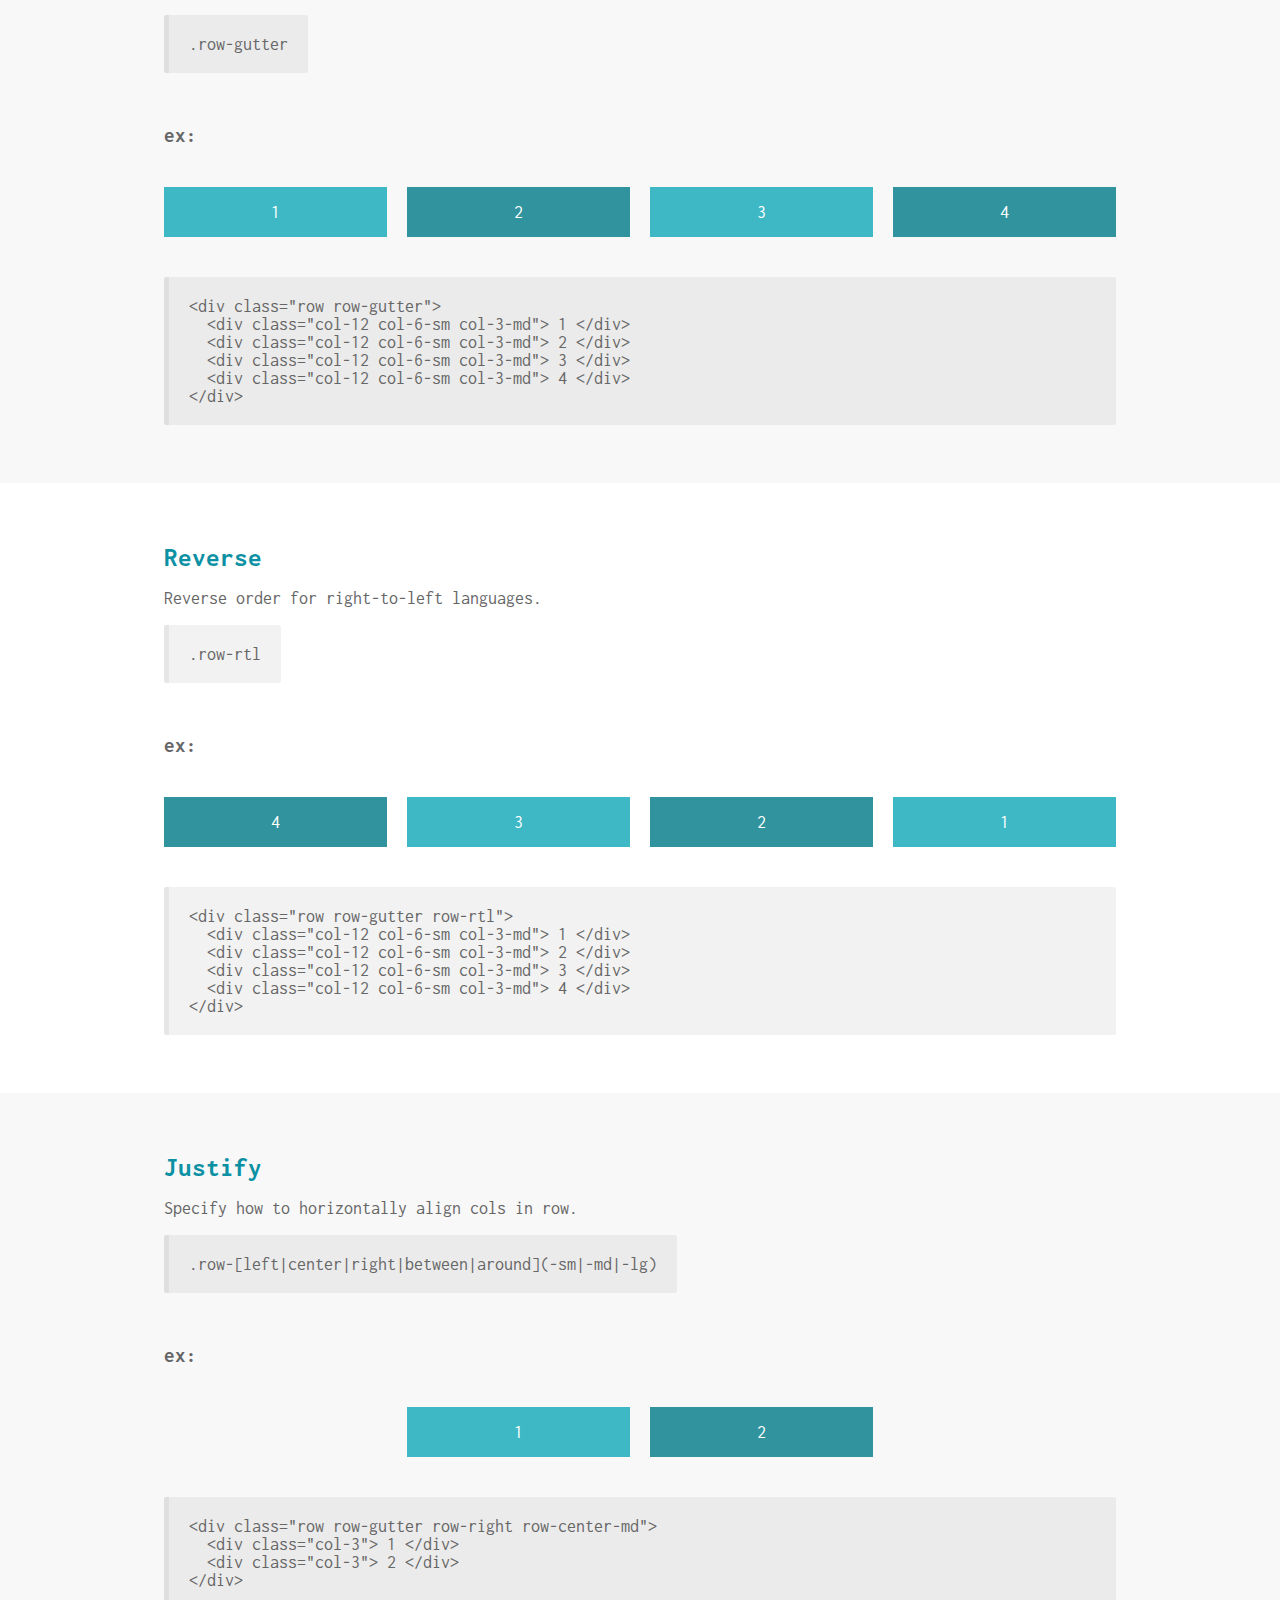
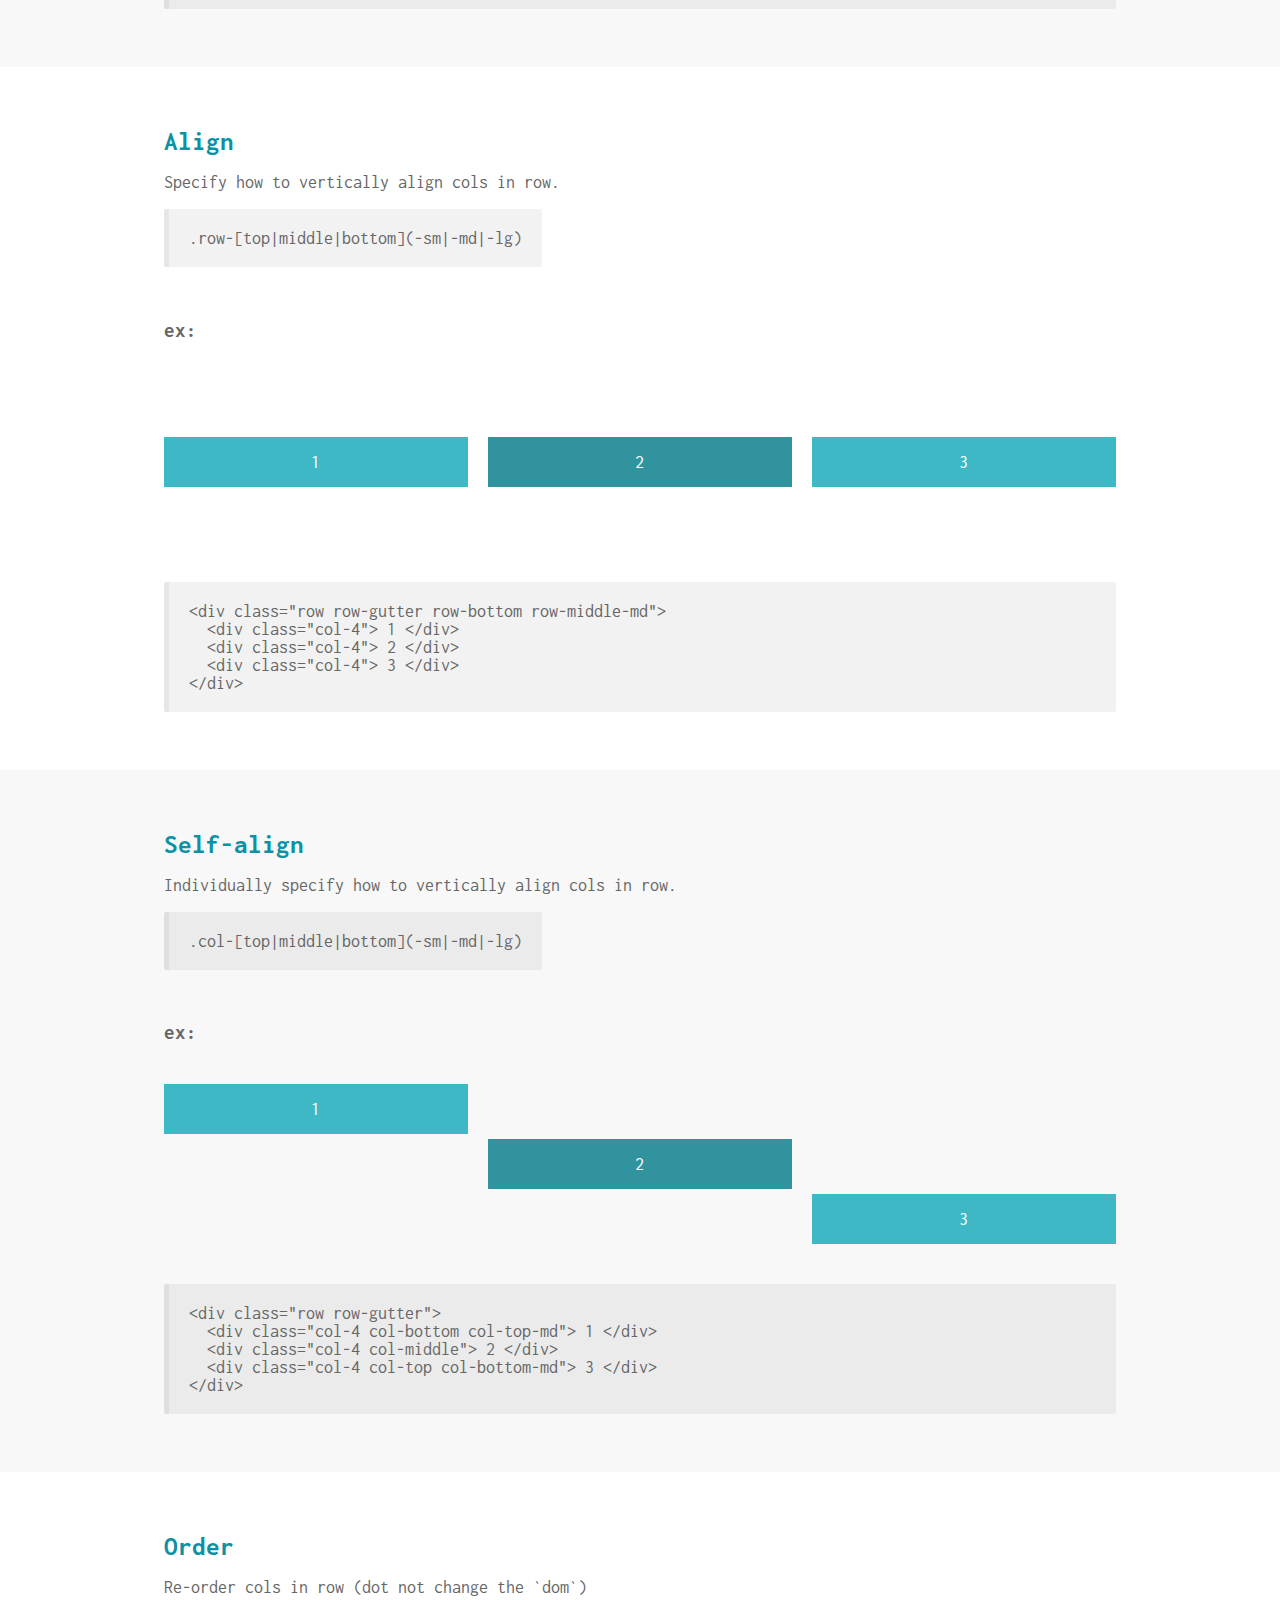
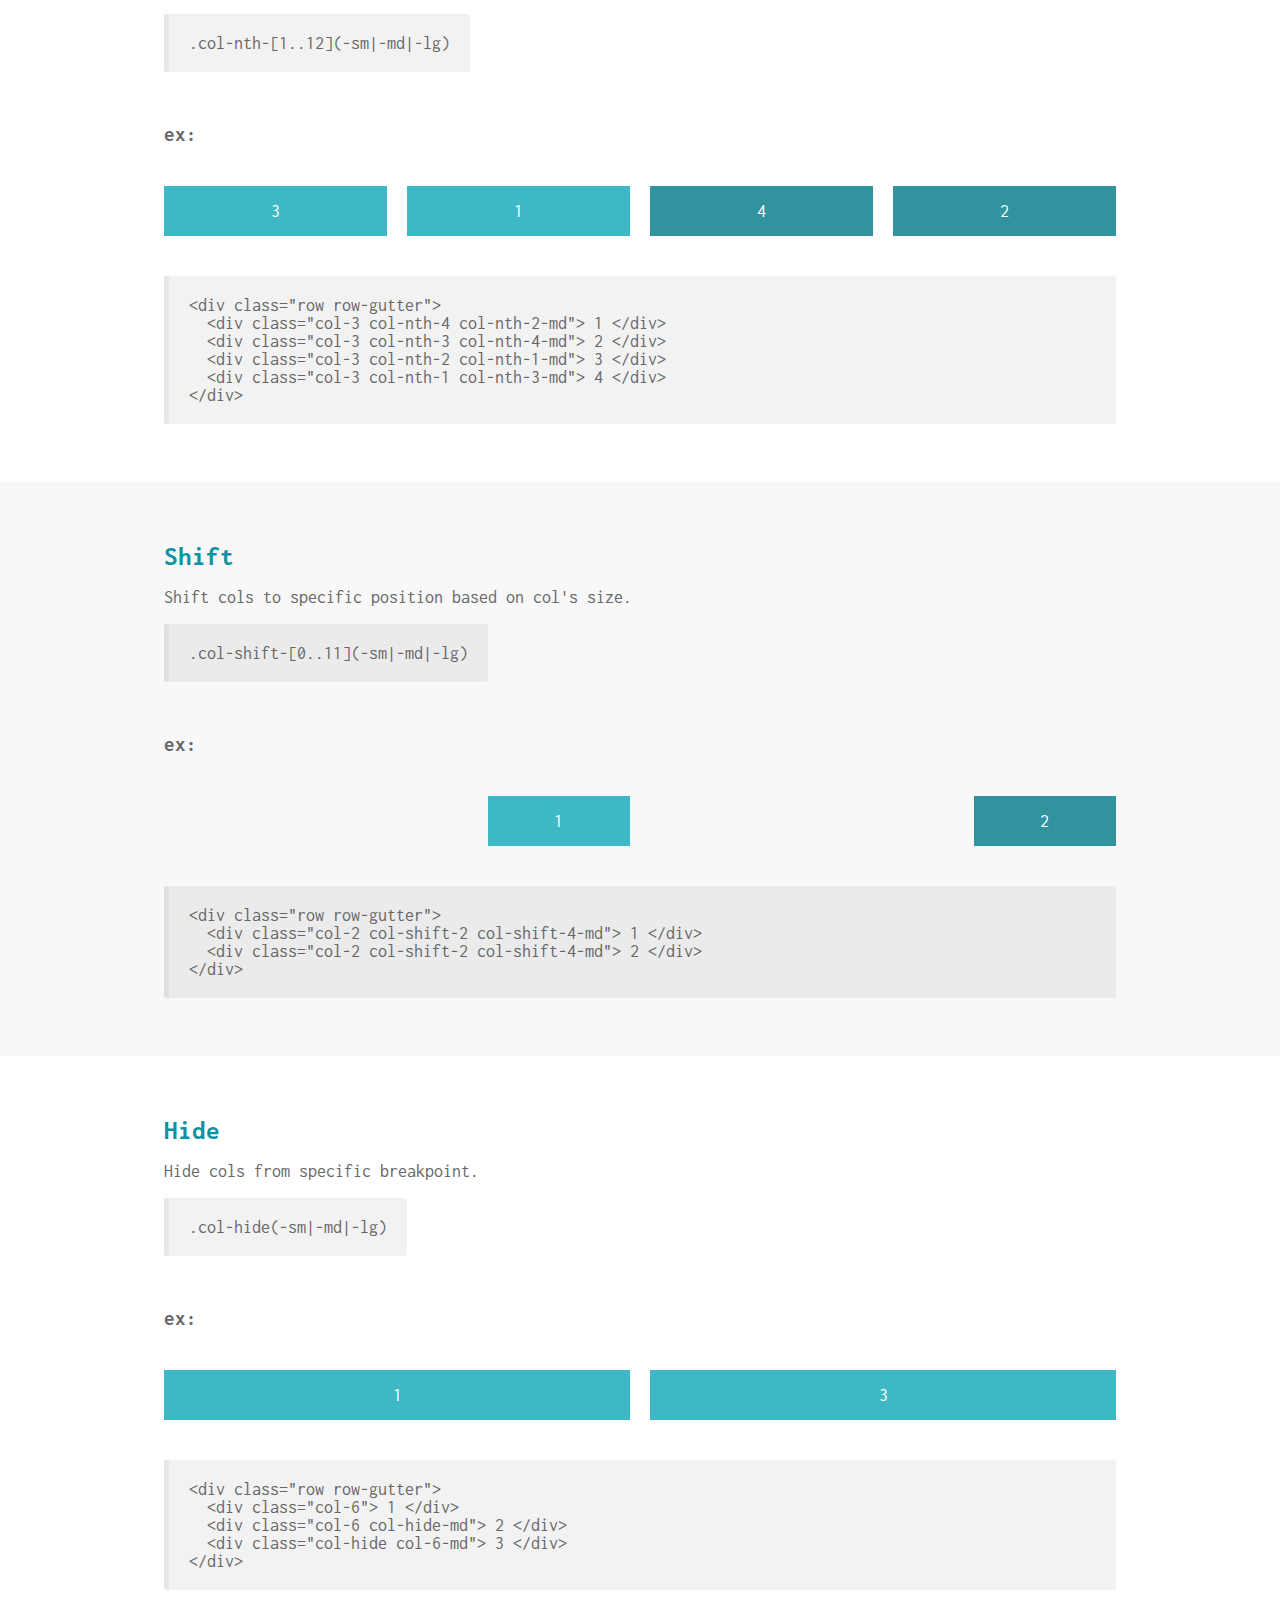
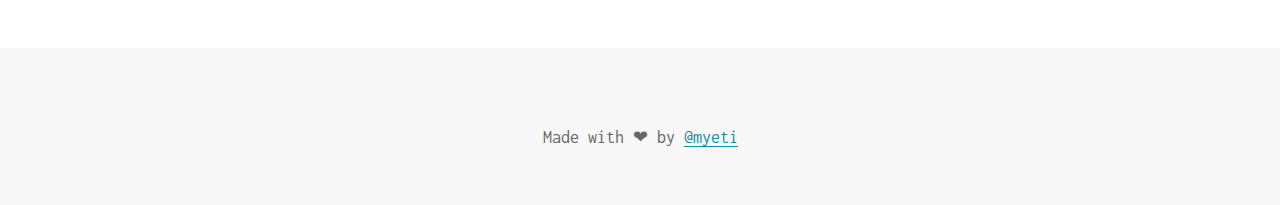
==== commit d4e48d78: "Update cornflex page to v1.3" ====
--- a/cornflex/index.html
+++ b/cornflex/index.html
@@ -95,10 +95,11 @@
         <h1>Cornflex</h1>
         <p>Modern CSS flexbox grid framework</p>
         <p class="small">
-          v1.2 |
+          v1.3 |
+          <a href="https://www.npmjs.com/package/cornflex" target="_blank">npm</a> |
           <a href="https://github.com/myeti/cornflex" target="_blank">github</a> |
-          <a href="cornflex.css" target="_blank">cornflex.css</a> 11ko |
-          <a href="cornflex.min.css" target="_blank">cornflex.min.css</a> 8ko
+          <a href="cornflex.css" target="_blank">cornflex.css</a> |
+          <a href="cornflex.min.css" target="_blank">cornflex.min.css</a> 7ko
         </p>
 
       </div>
@@ -197,7 +198,7 @@
 
         <h2>Reverse</h2>
 
-        <p>Reverse order for `rtl` languages.</p>
+        <p>Reverse order for right-to-left languages.</p>
         <code>.row-rtl</code>
 
         <h3>ex:</h3>
--- a/cornflex/cornflex.min.css
+++ b/cornflex/cornflex.min.css
@@ -1,5 +1,5 @@
 /*!
- * Cornflex v1.2
+ * Cornflex v1.3
  * Copyright 2018 Aymeric Assier <aymeric.assier@gmail.com>
  * Licensed under MIT (https://github.com/myeti/cornflex/blob/master/LICENCE)
- */.col,.container,.row,[class*=container-],[class*=col-]{box-sizing:border-box}.container,[class*=container-]{padding:0 20px;margin:auto}.row{display:flex;flex-wrap:wrap}.row-gutter{margin:0 -10px}.row-gutter .col,.row-gutter [class*=col-]{padding:0 10px}.row-rtl{flex-direction:row-reverse}.col,[class*=col-]{display:flex;flex-grow:1}.row-left{justify-content:flex-start}.row-center{justify-content:center}.row-right{justify-content:flex-end}.row-between{justify-content:space-between}.row-around{justify-content:space-around}.row-top{align-items:flex-start}.row-middle{align-items:center}.row-bottom{align-items:flex-end}.col{max-width:100%}.col-1{flex-basis:8.3333333%;max-width:8.3333333%}.col-2{flex-basis:16.6666667%;max-width:16.6666667%}.col-3{flex-basis:25%;max-width:25%}.col-4{flex-basis:33.3333333%;max-width:33.3333333%}.col-5{flex-basis:41.6666667%;max-width:41.6666667%}.col-6{flex-basis:50%;max-width:50%}.col-7{flex-basis:58.3333333%;max-width:58.3333333%}.col-8{flex-basis:66.6666667%;max-width:66.6666667%}.col-9{flex-basis:75%;max-width:75%}.col-10{flex-basis:83.3333333%;max-width:83.3333333%}.col-11{flex-basis:91.6666667%;max-width:91.6666667%}.col-12{flex-basis:100%;max-width:100%}.col-nth-1{order:1}.col-nth-2{order:2}.col-nth-3{order:3}.col-nth-4{order:4}.col-nth-5{order:5}.col-nth-6{order:6}.col-nth-7{order:7}.col-nth-8{order:8}.col-nth-9{order:9}.col-nth-10{order:10}.col-nth-11{order:11}.col-nth-12{order:12}.col-shift-1{margin-left:8.3333333%}.col-shift-2{margin-left:16.6666667%}.col-shift-3{margin-left:25%}.col-shift-4{margin-left:33.3333333%}.col-shift-5{margin-left:41.6666667%}.col-shift-6{margin-left:50%}.col-shift-7{margin-left:58.3333333%}.col-shift-8{margin-left:66.6666667%}.col-shift-9{margin-left:75%}.col-shift-10{margin-left:83.3333333%}.col-shift-11{margin-left:91.6666667%}.col-top{align-self:flex-start}.col-middle{align-self:center}.col-bottom{align-self:flex-end}.col-hide{display:none}@media (min-width:768px){.col-1-sm,.col-10-sm,.col-11-sm,.col-12-sm,.col-2-sm,.col-3-sm,.col-4-sm,.col-5-sm,.col-7-sm,.col-8-sm,.col-9-sm{display:flex}.container-sm{max-width:768px}.row-left-sm{justify-content:flex-start}.row-center-sm{justify-content:center}.row-right-sm{justify-content:flex-end}.row-between-sm{justify-content:space-between}.row-around-sm{justify-content:space-around}.row-top-sm{align-items:flex-start}.row-middle-sm{align-items:center}.row-bottom-sm{align-items:flex-end}.col-sm{max-width:100%}.col-1-sm{flex-basis:8.3333333%;max-width:8.3333333%}.col-2-sm{flex-basis:16.6666667%;max-width:16.6666667%}.col-3-sm{flex-basis:25%;max-width:25%}.col-4-sm{flex-basis:33.3333333%;max-width:33.3333333%}.col-5-sm{flex-basis:41.6666667%;max-width:41.6666667%}.col-6-sm{display:flex;flex-basis:50%;max-width:50%}.col-7-sm{flex-basis:58.3333333%;max-width:58.3333333%}.col-8-sm{flex-basis:66.6666667%;max-width:66.6666667%}.col-9-sm{flex-basis:75%;max-width:75%}.col-10-sm{flex-basis:83.3333333%;max-width:83.3333333%}.col-11-sm{flex-basis:91.6666667%;max-width:91.6666667%}.col-12-sm{flex-basis:100%;max-width:100%}.col-nth-1-sm{order:1}.col-nth-2-sm{order:2}.col-nth-3-sm{order:3}.col-nth-4-sm{order:4}.col-nth-5-sm{order:5}.col-nth-6-sm{order:6}.col-nth-7-sm{order:7}.col-nth-8-sm{order:8}.col-nth-9-sm{order:9}.col-nth-10-sm{order:10}.col-nth-11-sm{order:11}.col-nth-12-sm{order:12}.col-shift-0-sm{margin-left:0}.col-shift-1-sm{margin-left:8.3333333%}.col-shift-2-sm{margin-left:16.6666667%}.col-shift-3-sm{margin-left:25%}.col-shift-4-sm{margin-left:33.3333333%}.col-shift-5-sm{margin-left:41.6666667%}.col-shift-6-sm{margin-left:50%}.col-shift-7-sm{margin-left:58.3333333%}.col-shift-8-sm{margin-left:66.6666667%}.col-shift-9-sm{margin-left:75%}.col-shift-10-sm{margin-left:83.3333333%}.col-shift-11-sm{margin-left:91.6666667%}.col-top-sm{align-self:flex-start}.col-middle-sm{align-self:center}.col-bottom-sm{align-self:flex-end}.col-hide-sm{display:none}}@media (min-width:992px){.col-1-md,.col-10-md,.col-11-md,.col-12-md,.col-2-md,.col-3-md,.col-4-md,.col-5-md,.col-7-md,.col-8-md,.col-9-md{display:flex}.container-md{max-width:992px}.row-left-md{justify-content:flex-start}.row-center-md{justify-content:center}.row-right-md{justify-content:flex-end}.row-between-md{justify-content:space-between}.row-around-md{justify-content:space-around}.row-top-md{align-items:flex-start}.row-middle-md{align-items:center}.row-bottom-md{align-items:flex-end}.col-md{max-width:100%}.col-1-md{flex-basis:8.3333333%;max-width:8.3333333%}.col-2-md{flex-basis:16.6666667%;max-width:16.6666667%}.col-3-md{flex-basis:25%;max-width:25%}.col-4-md{flex-basis:33.3333333%;max-width:33.3333333%}.col-5-md{flex-basis:41.6666667%;max-width:41.6666667%}.col-6-md{display:flex;flex-basis:50%;max-width:50%}.col-7-md{flex-basis:58.3333333%;max-width:58.3333333%}.col-8-md{flex-basis:66.6666667%;max-width:66.6666667%}.col-9-md{flex-basis:75%;max-width:75%}.col-10-md{flex-basis:83.3333333%;max-width:83.3333333%}.col-11-md{flex-basis:91.6666667%;max-width:91.6666667%}.col-12-md{flex-basis:100%;max-width:100%}.col-nth-1-md{order:1}.col-nth-2-md{order:2}.col-nth-3-md{order:3}.col-nth-4-md{order:4}.col-nth-5-md{order:5}.col-nth-6-md{order:6}.col-nth-7-md{order:7}.col-nth-8-md{order:8}.col-nth-9-md{order:9}.col-nth-10-md{order:10}.col-nth-11-md{order:11}.col-nth-12-md{order:12}.col-shift-0-md{margin-left:0}.col-shift-1-md{margin-left:8.3333333%}.col-shift-2-md{margin-left:16.6666667%}.col-shift-3-md{margin-left:25%}.col-shift-4-md{margin-left:33.3333333%}.col-shift-5-md{margin-left:41.6666667%}.col-shift-6-md{margin-left:50%}.col-shift-7-md{margin-left:58.3333333%}.col-shift-8-md{margin-left:66.6666667%}.col-shift-9-md{margin-left:75%}.col-shift-10-md{margin-left:83.3333333%}.col-shift-11-md{margin-left:91.6666667%}.col-top-md{align-self:flex-start}.col-middle-md{align-self:center}.col-bottom-md{align-self:flex-end}.col-hide-md{display:none}}@media (min-width:1180px){.col-1-lg,.col-10-lg,.col-11-lg,.col-12-lg,.col-2-lg,.col-3-lg,.col-4-lg,.col-5-lg,.col-7-lg,.col-8-lg,.col-9-lg{display:flex}.container-lg{max-width:1180px}.row-left-lg{justify-content:flex-start}.row-center-lg{justify-content:center}.row-right-lg{justify-content:flex-end}.row-between-lg{justify-content:space-between}.row-around-lg{justify-content:space-around}.row-top-lg{align-items:flex-start}.row-middle-lg{align-items:center}.row-bottom-lg{align-items:flex-end}.col-lg{max-width:100%}.col-1-lg{flex-basis:8.3333333%;max-width:8.3333333%}.col-2-lg{flex-basis:16.6666667%;max-width:16.6666667%}.col-3-lg{flex-basis:25%;max-width:25%}.col-4-lg{flex-basis:33.3333333%;max-width:33.3333333%}.col-5-lg{flex-basis:41.6666667%;max-width:41.6666667%}.col-6-lg{display:flex;flex-basis:50%;max-width:50%}.col-7-lg{flex-basis:58.3333333%;max-width:58.3333333%}.col-8-lg{flex-basis:66.6666667%;max-width:66.6666667%}.col-9-lg{flex-basis:75%;max-width:75%}.col-10-lg{flex-basis:83.3333333%;max-width:83.3333333%}.col-11-lg{flex-basis:91.6666667%;max-width:91.6666667%}.col-12-lg{flex-basis:100%;max-width:100%}.col-nth-1-lg{order:1}.col-nth-2-lg{order:2}.col-nth-3-lg{order:3}.col-nth-4-lg{order:4}.col-nth-5-lg{order:5}.col-nth-6-lg{order:6}.col-nth-7-lg{order:7}.col-nth-8-lg{order:8}.col-nth-9-lg{order:9}.col-nth-10-lg{order:10}.col-nth-11-lg{order:11}.col-nth-12-lg{order:12}.col-shift-0-lg{margin-left:0}.col-shift-1-lg{margin-left:8.3333333%}.col-shift-2-lg{margin-left:16.6666667%}.col-shift-3-lg{margin-left:25%}.col-shift-4-lg{margin-left:33.3333333%}.col-shift-5-lg{margin-left:41.6666667%}.col-shift-6-lg{margin-left:50%}.col-shift-7-lg{margin-left:58.3333333%}.col-shift-8-lg{margin-left:66.6666667%}.col-shift-9-lg{margin-left:75%}.col-shift-10-lg{margin-left:83.3333333%}.col-shift-11-lg{margin-left:91.6666667%}.col-top-lg{align-self:flex-start}.col-middle-lg{align-self:center}.col-bottom-lg{align-self:flex-end}.col-hide-lg{display:none}}+ */.container,[class*="container-"]{box-sizing:border-box;padding:0 20px;margin:auto}.row{box-sizing:border-box;display:flex;flex-wrap:wrap}.row-gutter{margin:0 -10px}.row-gutter .col,.row-gutter [class*="col-"]{padding:0 10px}.row-rtl{flex-direction:row-reverse}.col,[class*="col-"]{box-sizing:border-box;display:flex;flex-grow:1}.row-left{justify-content:flex-start}.row-center{justify-content:center}.row-right{justify-content:flex-end}.row-between{justify-content:space-between}.row-around{justify-content:space-around}.row-top{align-items:flex-start}.row-middle{align-items:center}.row-bottom{align-items:flex-end}.col{max-width:100%}.col-1{flex-basis:8.33333%;max-width:8.33333%}.col-2{flex-basis:16.66667%;max-width:16.66667%}.col-3{flex-basis:25%;max-width:25%}.col-4{flex-basis:33.33333%;max-width:33.33333%}.col-5{flex-basis:41.66667%;max-width:41.66667%}.col-6{flex-basis:50%;max-width:50%}.col-7{flex-basis:58.33333%;max-width:58.33333%}.col-8{flex-basis:66.66667%;max-width:66.66667%}.col-9{flex-basis:75%;max-width:75%}.col-10{flex-basis:83.33333%;max-width:83.33333%}.col-11{flex-basis:91.66667%;max-width:91.66667%}.col-12{flex-basis:100%;max-width:100%}.col-nth-1{order:1}.col-nth-2{order:2}.col-nth-3{order:3}.col-nth-4{order:4}.col-nth-5{order:5}.col-nth-6{order:6}.col-nth-7{order:7}.col-nth-8{order:8}.col-nth-9{order:9}.col-nth-10{order:10}.col-nth-11{order:11}.col-nth-12{order:12}.col-shift-1{margin-left:8.33333%}.col-shift-2{margin-left:16.66667%}.col-shift-3{margin-left:25%}.col-shift-4{margin-left:33.33333%}.col-shift-5{margin-left:41.66667%}.col-shift-6{margin-left:50%}.col-shift-7{margin-left:58.33333%}.col-shift-8{margin-left:66.66667%}.col-shift-9{margin-left:75%}.col-shift-10{margin-left:83.33333%}.col-shift-11{margin-left:91.66667%}.col-top{align-self:flex-start}.col-middle{align-self:center}.col-bottom{align-self:flex-end}.col-hide{display:none}@media (min-width: 768px){.container-sm{max-width:768px}.row-left-sm{justify-content:flex-start}.row-center-sm{justify-content:center}.row-right-sm{justify-content:flex-end}.row-between-sm{justify-content:space-between}.row-around-sm{justify-content:space-around}.row-top-sm{align-items:flex-start}.row-middle-sm{align-items:center}.row-bottom-sm{align-items:flex-end}.col-sm{max-width:100%}.col-1-sm{display:flex;flex-basis:8.33333%;max-width:8.33333%}.col-2-sm{display:flex;flex-basis:16.66667%;max-width:16.66667%}.col-3-sm{display:flex;flex-basis:25%;max-width:25%}.col-4-sm{display:flex;flex-basis:33.33333%;max-width:33.33333%}.col-5-sm{display:flex;flex-basis:41.66667%;max-width:41.66667%}.col-6-sm{display:flex;flex-basis:50%;max-width:50%}.col-7-sm{display:flex;flex-basis:58.33333%;max-width:58.33333%}.col-8-sm{display:flex;flex-basis:66.66667%;max-width:66.66667%}.col-9-sm{display:flex;flex-basis:75%;max-width:75%}.col-10-sm{display:flex;flex-basis:83.33333%;max-width:83.33333%}.col-11-sm{display:flex;flex-basis:91.66667%;max-width:91.66667%}.col-12-sm{display:flex;flex-basis:100%;max-width:100%}.col-nth-1-sm{order:1}.col-nth-2-sm{order:2}.col-nth-3-sm{order:3}.col-nth-4-sm{order:4}.col-nth-5-sm{order:5}.col-nth-6-sm{order:6}.col-nth-7-sm{order:7}.col-nth-8-sm{order:8}.col-nth-9-sm{order:9}.col-nth-10-sm{order:10}.col-nth-11-sm{order:11}.col-nth-12-sm{order:12}.col-shift-0-sm{margin-left:0%}.col-shift-1-sm{margin-left:8.33333%}.col-shift-2-sm{margin-left:16.66667%}.col-shift-3-sm{margin-left:25%}.col-shift-4-sm{margin-left:33.33333%}.col-shift-5-sm{margin-left:41.66667%}.col-shift-6-sm{margin-left:50%}.col-shift-7-sm{margin-left:58.33333%}.col-shift-8-sm{margin-left:66.66667%}.col-shift-9-sm{margin-left:75%}.col-shift-10-sm{margin-left:83.33333%}.col-shift-11-sm{margin-left:91.66667%}.col-top-sm{align-self:flex-start}.col-middle-sm{align-self:center}.col-bottom-sm{align-self:flex-end}.col-hide-sm{display:none}}@media (min-width: 992px){.container-md{max-width:992px}.row-left-md{justify-content:flex-start}.row-center-md{justify-content:center}.row-right-md{justify-content:flex-end}.row-between-md{justify-content:space-between}.row-around-md{justify-content:space-around}.row-top-md{align-items:flex-start}.row-middle-md{align-items:center}.row-bottom-md{align-items:flex-end}.col-md{max-width:100%}.col-1-md{display:flex;flex-basis:8.33333%;max-width:8.33333%}.col-2-md{display:flex;flex-basis:16.66667%;max-width:16.66667%}.col-3-md{display:flex;flex-basis:25%;max-width:25%}.col-4-md{display:flex;flex-basis:33.33333%;max-width:33.33333%}.col-5-md{display:flex;flex-basis:41.66667%;max-width:41.66667%}.col-6-md{display:flex;flex-basis:50%;max-width:50%}.col-7-md{display:flex;flex-basis:58.33333%;max-width:58.33333%}.col-8-md{display:flex;flex-basis:66.66667%;max-width:66.66667%}.col-9-md{display:flex;flex-basis:75%;max-width:75%}.col-10-md{display:flex;flex-basis:83.33333%;max-width:83.33333%}.col-11-md{display:flex;flex-basis:91.66667%;max-width:91.66667%}.col-12-md{display:flex;flex-basis:100%;max-width:100%}.col-nth-1-md{order:1}.col-nth-2-md{order:2}.col-nth-3-md{order:3}.col-nth-4-md{order:4}.col-nth-5-md{order:5}.col-nth-6-md{order:6}.col-nth-7-md{order:7}.col-nth-8-md{order:8}.col-nth-9-md{order:9}.col-nth-10-md{order:10}.col-nth-11-md{order:11}.col-nth-12-md{order:12}.col-shift-0-md{margin-left:0%}.col-shift-1-md{margin-left:8.33333%}.col-shift-2-md{margin-left:16.66667%}.col-shift-3-md{margin-left:25%}.col-shift-4-md{margin-left:33.33333%}.col-shift-5-md{margin-left:41.66667%}.col-shift-6-md{margin-left:50%}.col-shift-7-md{margin-left:58.33333%}.col-shift-8-md{margin-left:66.66667%}.col-shift-9-md{margin-left:75%}.col-shift-10-md{margin-left:83.33333%}.col-shift-11-md{margin-left:91.66667%}.col-top-md{align-self:flex-start}.col-middle-md{align-self:center}.col-bottom-md{align-self:flex-end}.col-hide-md{display:none}}@media (min-width: 1180px){.container-lg{max-width:1180px}.row-left-lg{justify-content:flex-start}.row-center-lg{justify-content:center}.row-right-lg{justify-content:flex-end}.row-between-lg{justify-content:space-between}.row-around-lg{justify-content:space-around}.row-top-lg{align-items:flex-start}.row-middle-lg{align-items:center}.row-bottom-lg{align-items:flex-end}.col-lg{max-width:100%}.col-1-lg{display:flex;flex-basis:8.33333%;max-width:8.33333%}.col-2-lg{display:flex;flex-basis:16.66667%;max-width:16.66667%}.col-3-lg{display:flex;flex-basis:25%;max-width:25%}.col-4-lg{display:flex;flex-basis:33.33333%;max-width:33.33333%}.col-5-lg{display:flex;flex-basis:41.66667%;max-width:41.66667%}.col-6-lg{display:flex;flex-basis:50%;max-width:50%}.col-7-lg{display:flex;flex-basis:58.33333%;max-width:58.33333%}.col-8-lg{display:flex;flex-basis:66.66667%;max-width:66.66667%}.col-9-lg{display:flex;flex-basis:75%;max-width:75%}.col-10-lg{display:flex;flex-basis:83.33333%;max-width:83.33333%}.col-11-lg{display:flex;flex-basis:91.66667%;max-width:91.66667%}.col-12-lg{display:flex;flex-basis:100%;max-width:100%}.col-nth-1-lg{order:1}.col-nth-2-lg{order:2}.col-nth-3-lg{order:3}.col-nth-4-lg{order:4}.col-nth-5-lg{order:5}.col-nth-6-lg{order:6}.col-nth-7-lg{order:7}.col-nth-8-lg{order:8}.col-nth-9-lg{order:9}.col-nth-10-lg{order:10}.col-nth-11-lg{order:11}.col-nth-12-lg{order:12}.col-shift-0-lg{margin-left:0%}.col-shift-1-lg{margin-left:8.33333%}.col-shift-2-lg{margin-left:16.66667%}.col-shift-3-lg{margin-left:25%}.col-shift-4-lg{margin-left:33.33333%}.col-shift-5-lg{margin-left:41.66667%}.col-shift-6-lg{margin-left:50%}.col-shift-7-lg{margin-left:58.33333%}.col-shift-8-lg{margin-left:66.66667%}.col-shift-9-lg{margin-left:75%}.col-shift-10-lg{margin-left:83.33333%}.col-shift-11-lg{margin-left:91.66667%}.col-top-lg{align-self:flex-start}.col-middle-lg{align-self:center}.col-bottom-lg{align-self:flex-end}.col-hide-lg{display:none}}
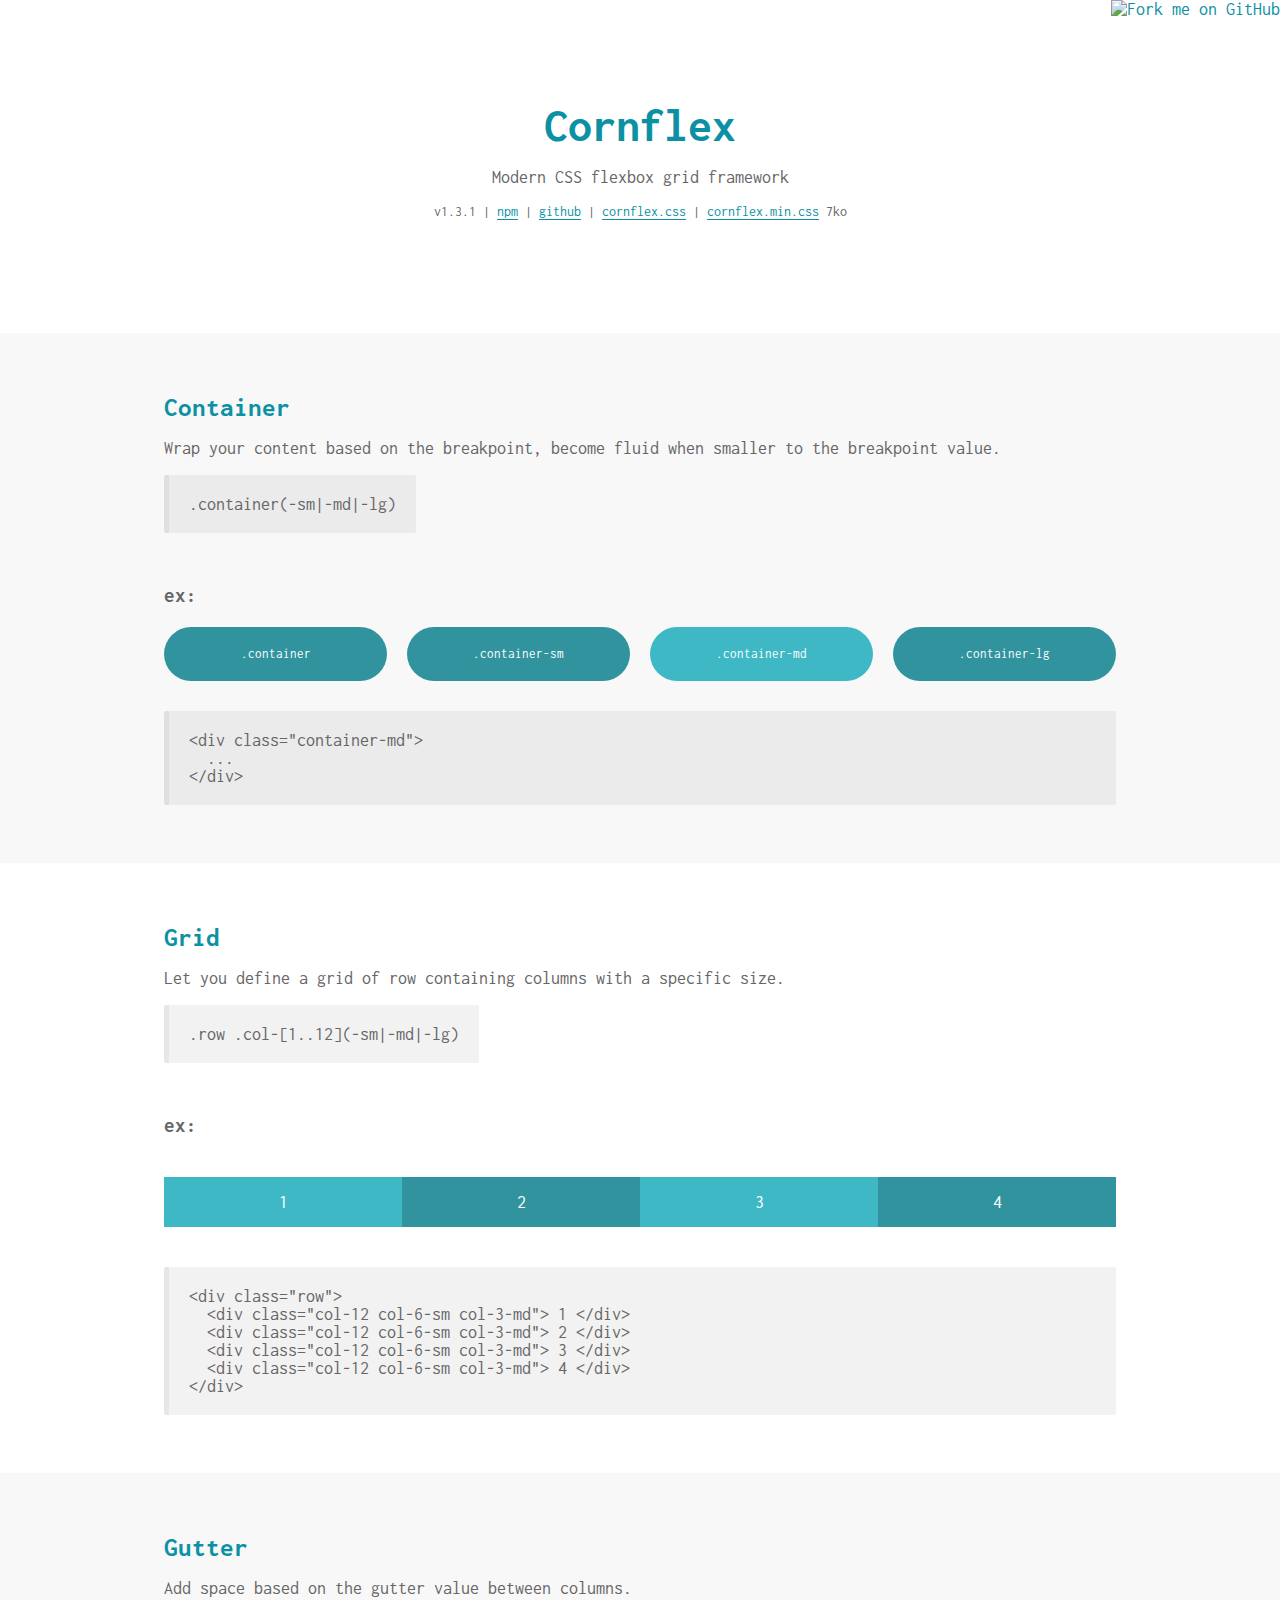
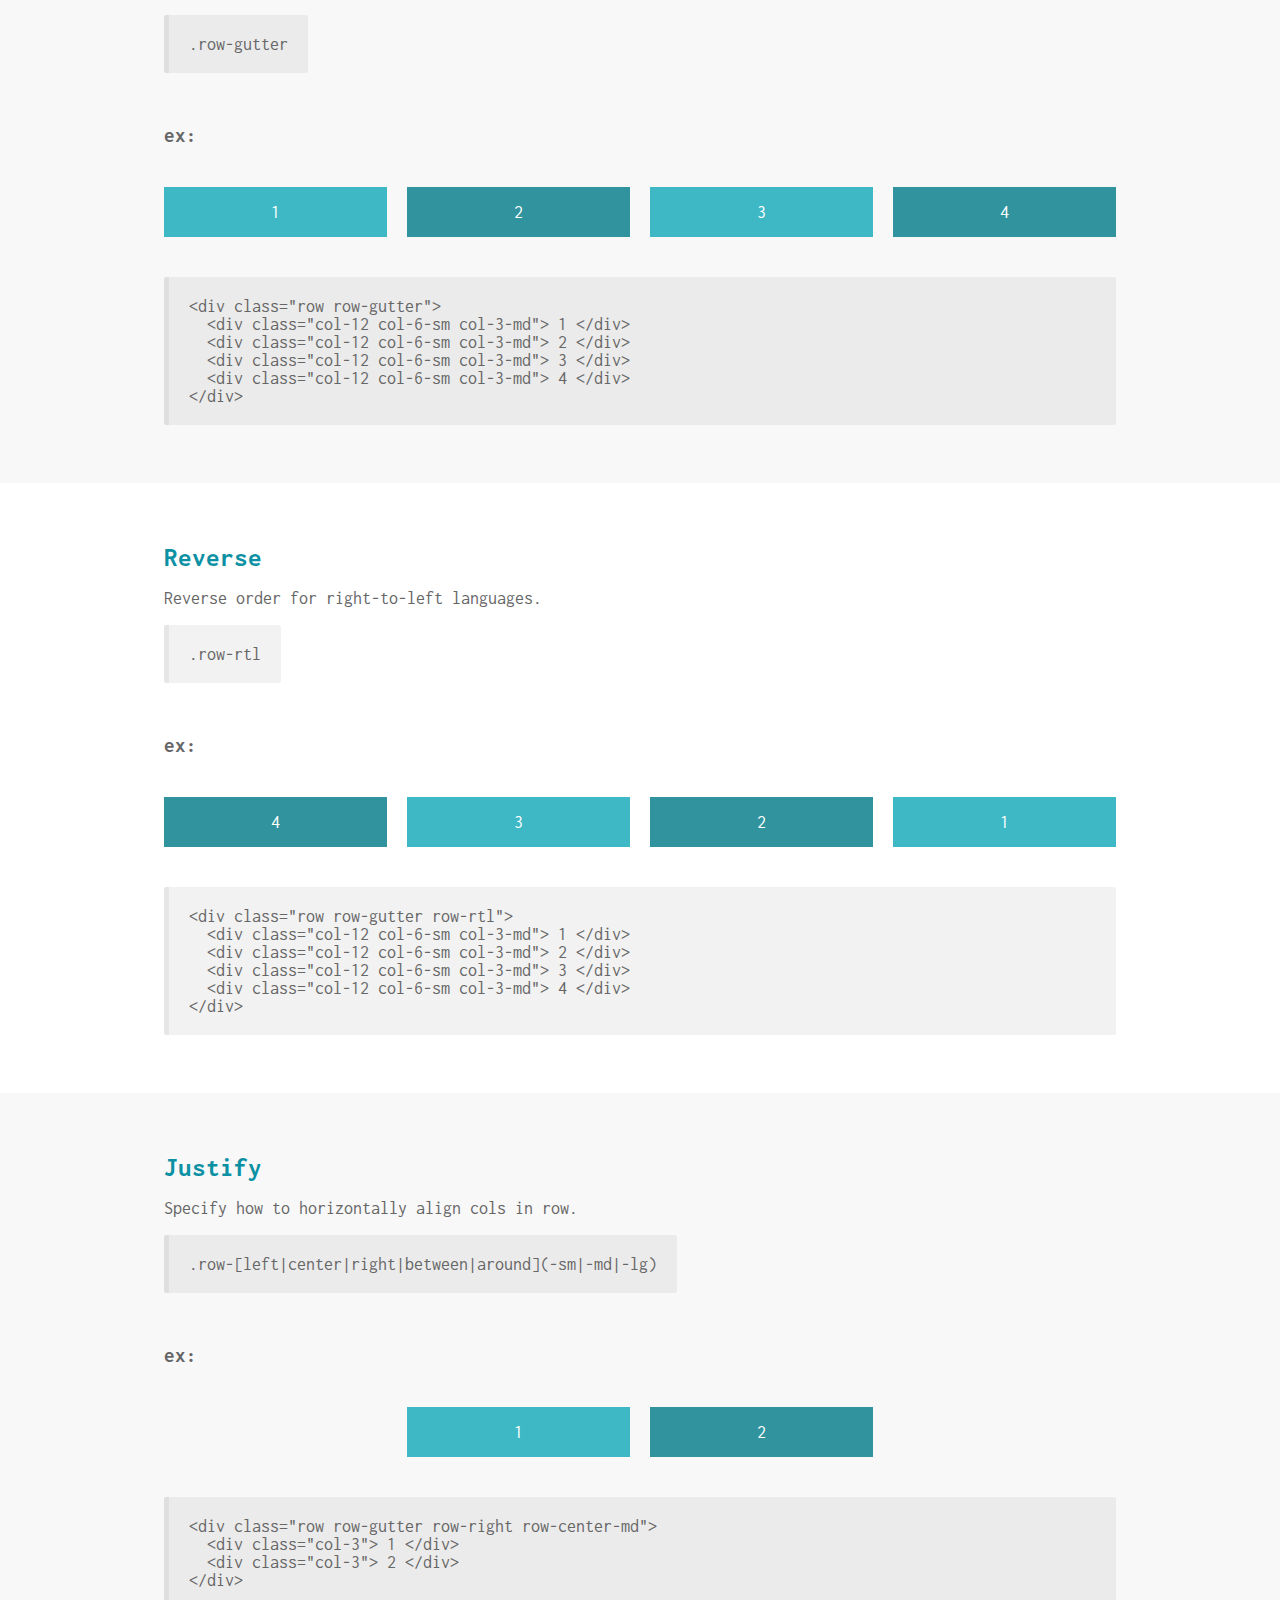
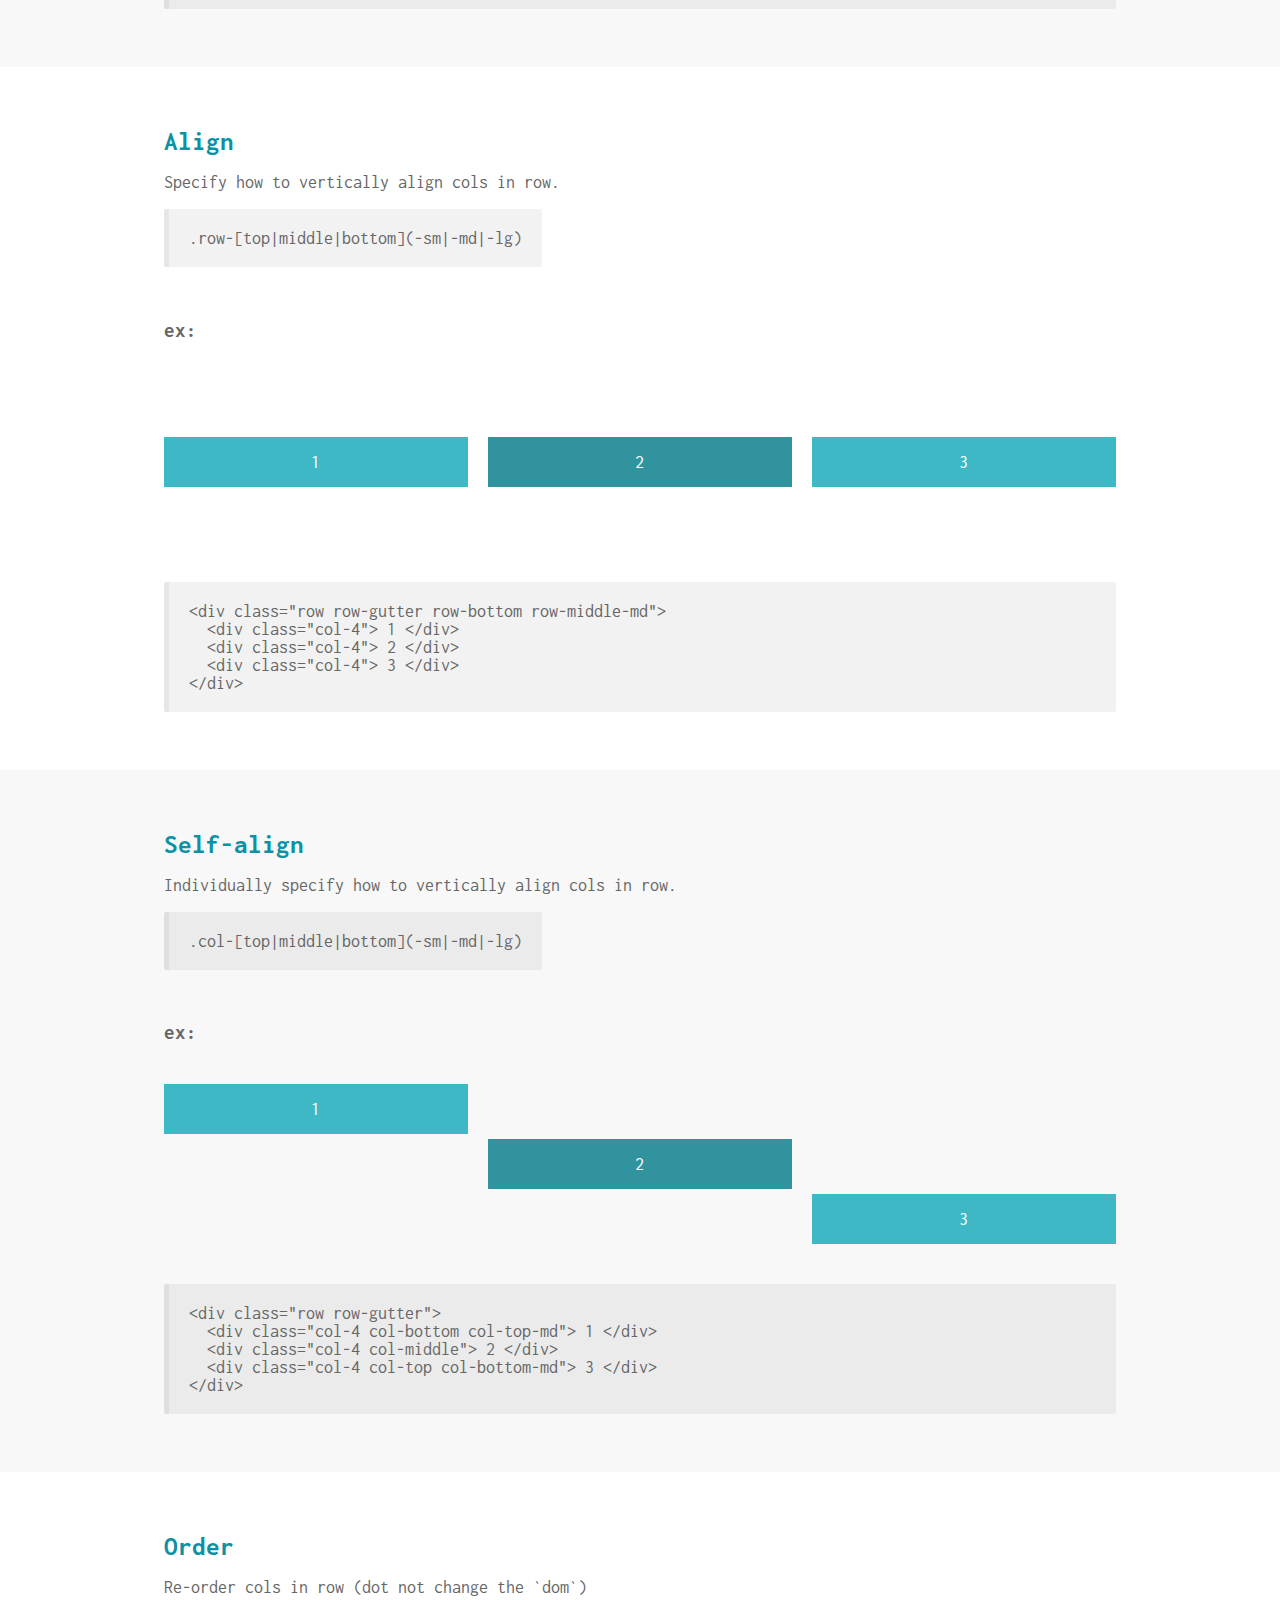
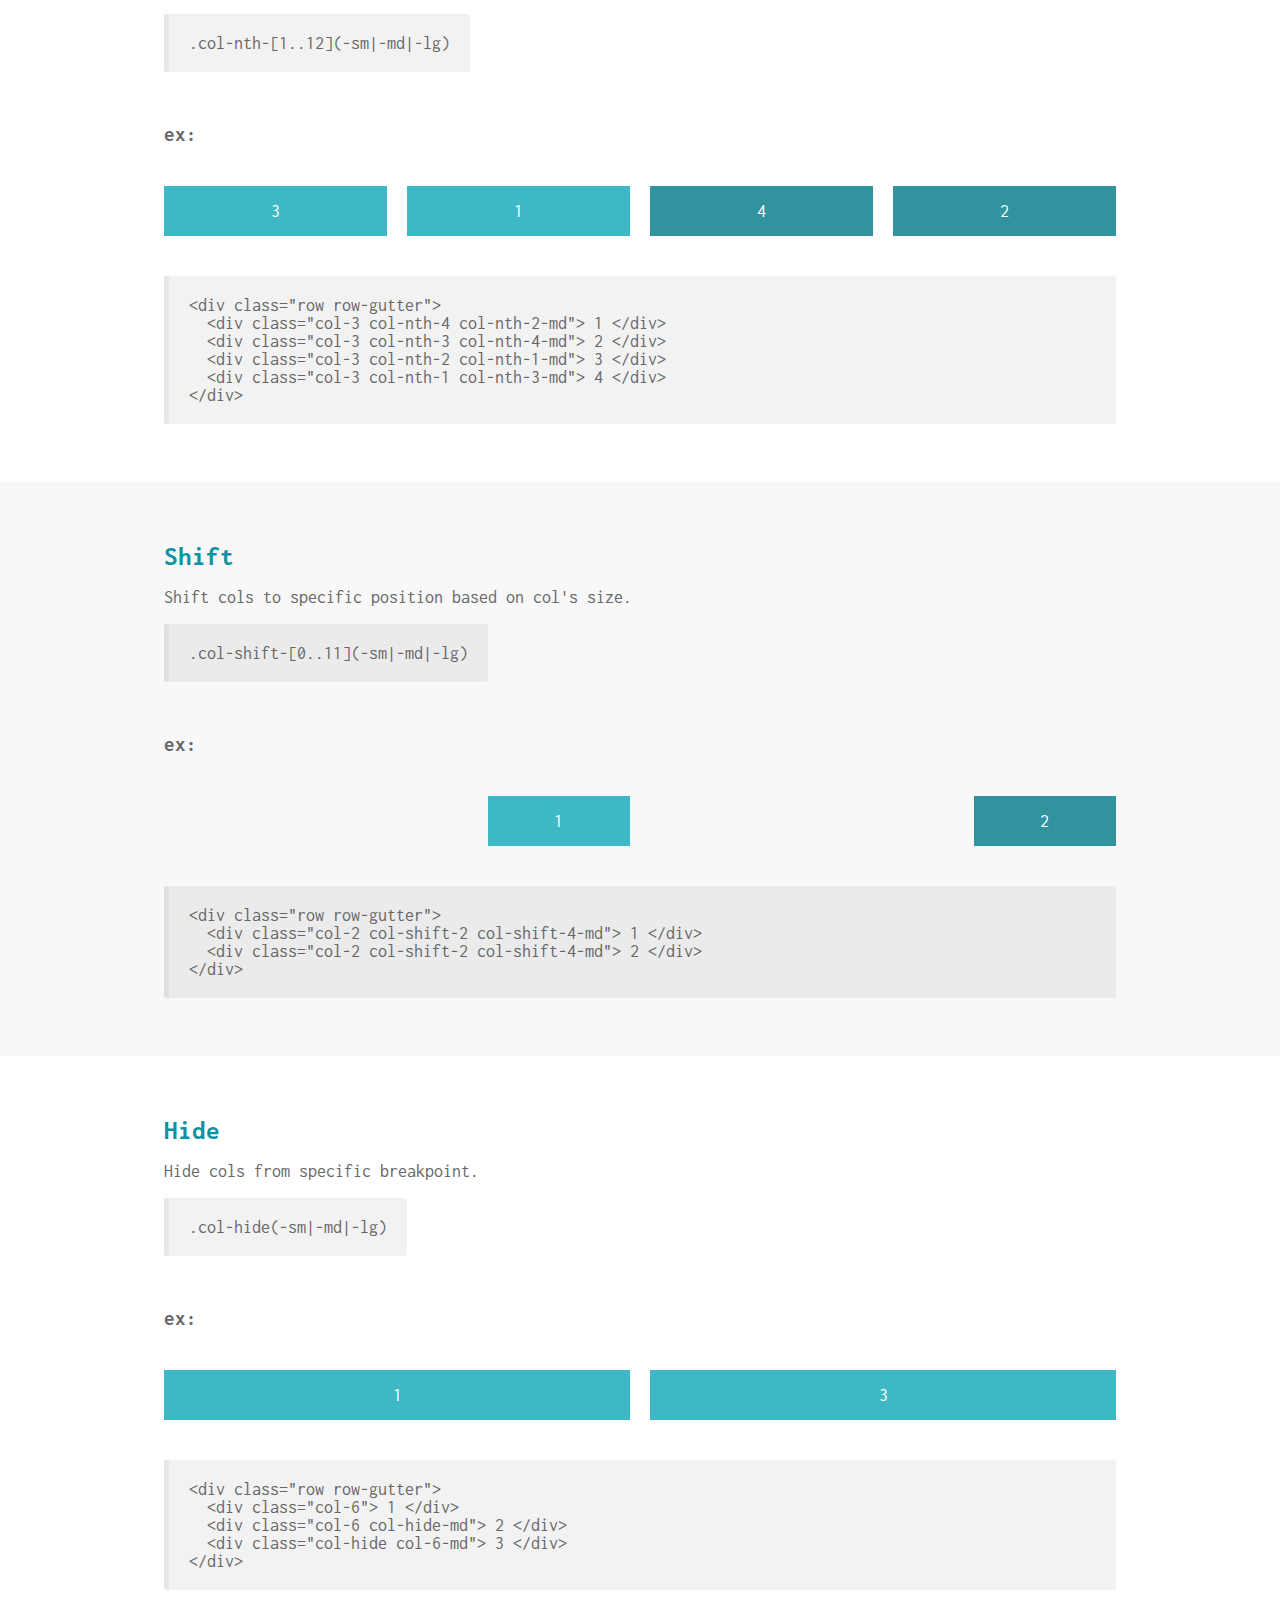
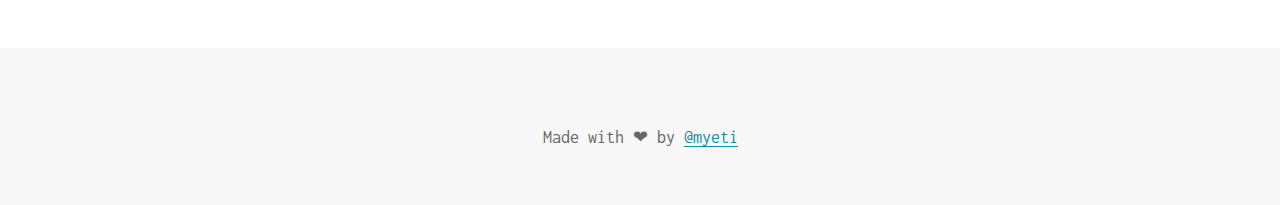
==== commit 831831b5: "Update cornflex page to v1.3.1" ====
--- a/cornflex/index.html
+++ b/cornflex/index.html
@@ -95,7 +95,7 @@
         <h1>Cornflex</h1>
         <p>Modern CSS flexbox grid framework</p>
         <p class="small">
-          v1.3 |
+          v1.3.1 |
           <a href="https://www.npmjs.com/package/cornflex" target="_blank">npm</a> |
           <a href="https://github.com/myeti/cornflex" target="_blank">github</a> |
           <a href="cornflex.css" target="_blank">cornflex.css</a> |
--- a/cornflex/cornflex.min.css
+++ b/cornflex/cornflex.min.css
@@ -1,5 +1,5 @@
 /*!
- * Cornflex v1.3
+ * Cornflex v1.3.1
  * Copyright 2018 Aymeric Assier <aymeric.assier@gmail.com>
  * Licensed under MIT (https://github.com/myeti/cornflex/blob/master/LICENCE)
  */.container,[class*="container-"]{box-sizing:border-box;padding:0 20px;margin:auto}.row{box-sizing:border-box;display:flex;flex-wrap:wrap}.row-gutter{margin:0 -10px}.row-gutter .col,.row-gutter [class*="col-"]{padding:0 10px}.row-rtl{flex-direction:row-reverse}.col,[class*="col-"]{box-sizing:border-box;display:flex;flex-grow:1}.row-left{justify-content:flex-start}.row-center{justify-content:center}.row-right{justify-content:flex-end}.row-between{justify-content:space-between}.row-around{justify-content:space-around}.row-top{align-items:flex-start}.row-middle{align-items:center}.row-bottom{align-items:flex-end}.col{max-width:100%}.col-1{flex-basis:8.33333%;max-width:8.33333%}.col-2{flex-basis:16.66667%;max-width:16.66667%}.col-3{flex-basis:25%;max-width:25%}.col-4{flex-basis:33.33333%;max-width:33.33333%}.col-5{flex-basis:41.66667%;max-width:41.66667%}.col-6{flex-basis:50%;max-width:50%}.col-7{flex-basis:58.33333%;max-width:58.33333%}.col-8{flex-basis:66.66667%;max-width:66.66667%}.col-9{flex-basis:75%;max-width:75%}.col-10{flex-basis:83.33333%;max-width:83.33333%}.col-11{flex-basis:91.66667%;max-width:91.66667%}.col-12{flex-basis:100%;max-width:100%}.col-nth-1{order:1}.col-nth-2{order:2}.col-nth-3{order:3}.col-nth-4{order:4}.col-nth-5{order:5}.col-nth-6{order:6}.col-nth-7{order:7}.col-nth-8{order:8}.col-nth-9{order:9}.col-nth-10{order:10}.col-nth-11{order:11}.col-nth-12{order:12}.col-shift-1{margin-left:8.33333%}.col-shift-2{margin-left:16.66667%}.col-shift-3{margin-left:25%}.col-shift-4{margin-left:33.33333%}.col-shift-5{margin-left:41.66667%}.col-shift-6{margin-left:50%}.col-shift-7{margin-left:58.33333%}.col-shift-8{margin-left:66.66667%}.col-shift-9{margin-left:75%}.col-shift-10{margin-left:83.33333%}.col-shift-11{margin-left:91.66667%}.col-top{align-self:flex-start}.col-middle{align-self:center}.col-bottom{align-self:flex-end}.col-hide{display:none}@media (min-width: 768px){.container-sm{max-width:768px}.row-left-sm{justify-content:flex-start}.row-center-sm{justify-content:center}.row-right-sm{justify-content:flex-end}.row-between-sm{justify-content:space-between}.row-around-sm{justify-content:space-around}.row-top-sm{align-items:flex-start}.row-middle-sm{align-items:center}.row-bottom-sm{align-items:flex-end}.col-sm{max-width:100%}.col-1-sm{display:flex;flex-basis:8.33333%;max-width:8.33333%}.col-2-sm{display:flex;flex-basis:16.66667%;max-width:16.66667%}.col-3-sm{display:flex;flex-basis:25%;max-width:25%}.col-4-sm{display:flex;flex-basis:33.33333%;max-width:33.33333%}.col-5-sm{display:flex;flex-basis:41.66667%;max-width:41.66667%}.col-6-sm{display:flex;flex-basis:50%;max-width:50%}.col-7-sm{display:flex;flex-basis:58.33333%;max-width:58.33333%}.col-8-sm{display:flex;flex-basis:66.66667%;max-width:66.66667%}.col-9-sm{display:flex;flex-basis:75%;max-width:75%}.col-10-sm{display:flex;flex-basis:83.33333%;max-width:83.33333%}.col-11-sm{display:flex;flex-basis:91.66667%;max-width:91.66667%}.col-12-sm{display:flex;flex-basis:100%;max-width:100%}.col-nth-1-sm{order:1}.col-nth-2-sm{order:2}.col-nth-3-sm{order:3}.col-nth-4-sm{order:4}.col-nth-5-sm{order:5}.col-nth-6-sm{order:6}.col-nth-7-sm{order:7}.col-nth-8-sm{order:8}.col-nth-9-sm{order:9}.col-nth-10-sm{order:10}.col-nth-11-sm{order:11}.col-nth-12-sm{order:12}.col-shift-0-sm{margin-left:0%}.col-shift-1-sm{margin-left:8.33333%}.col-shift-2-sm{margin-left:16.66667%}.col-shift-3-sm{margin-left:25%}.col-shift-4-sm{margin-left:33.33333%}.col-shift-5-sm{margin-left:41.66667%}.col-shift-6-sm{margin-left:50%}.col-shift-7-sm{margin-left:58.33333%}.col-shift-8-sm{margin-left:66.66667%}.col-shift-9-sm{margin-left:75%}.col-shift-10-sm{margin-left:83.33333%}.col-shift-11-sm{margin-left:91.66667%}.col-top-sm{align-self:flex-start}.col-middle-sm{align-self:center}.col-bottom-sm{align-self:flex-end}.col-hide-sm{display:none}}@media (min-width: 992px){.container-md{max-width:992px}.row-left-md{justify-content:flex-start}.row-center-md{justify-content:center}.row-right-md{justify-content:flex-end}.row-between-md{justify-content:space-between}.row-around-md{justify-content:space-around}.row-top-md{align-items:flex-start}.row-middle-md{align-items:center}.row-bottom-md{align-items:flex-end}.col-md{max-width:100%}.col-1-md{display:flex;flex-basis:8.33333%;max-width:8.33333%}.col-2-md{display:flex;flex-basis:16.66667%;max-width:16.66667%}.col-3-md{display:flex;flex-basis:25%;max-width:25%}.col-4-md{display:flex;flex-basis:33.33333%;max-width:33.33333%}.col-5-md{display:flex;flex-basis:41.66667%;max-width:41.66667%}.col-6-md{display:flex;flex-basis:50%;max-width:50%}.col-7-md{display:flex;flex-basis:58.33333%;max-width:58.33333%}.col-8-md{display:flex;flex-basis:66.66667%;max-width:66.66667%}.col-9-md{display:flex;flex-basis:75%;max-width:75%}.col-10-md{display:flex;flex-basis:83.33333%;max-width:83.33333%}.col-11-md{display:flex;flex-basis:91.66667%;max-width:91.66667%}.col-12-md{display:flex;flex-basis:100%;max-width:100%}.col-nth-1-md{order:1}.col-nth-2-md{order:2}.col-nth-3-md{order:3}.col-nth-4-md{order:4}.col-nth-5-md{order:5}.col-nth-6-md{order:6}.col-nth-7-md{order:7}.col-nth-8-md{order:8}.col-nth-9-md{order:9}.col-nth-10-md{order:10}.col-nth-11-md{order:11}.col-nth-12-md{order:12}.col-shift-0-md{margin-left:0%}.col-shift-1-md{margin-left:8.33333%}.col-shift-2-md{margin-left:16.66667%}.col-shift-3-md{margin-left:25%}.col-shift-4-md{margin-left:33.33333%}.col-shift-5-md{margin-left:41.66667%}.col-shift-6-md{margin-left:50%}.col-shift-7-md{margin-left:58.33333%}.col-shift-8-md{margin-left:66.66667%}.col-shift-9-md{margin-left:75%}.col-shift-10-md{margin-left:83.33333%}.col-shift-11-md{margin-left:91.66667%}.col-top-md{align-self:flex-start}.col-middle-md{align-self:center}.col-bottom-md{align-self:flex-end}.col-hide-md{display:none}}@media (min-width: 1180px){.container-lg{max-width:1180px}.row-left-lg{justify-content:flex-start}.row-center-lg{justify-content:center}.row-right-lg{justify-content:flex-end}.row-between-lg{justify-content:space-between}.row-around-lg{justify-content:space-around}.row-top-lg{align-items:flex-start}.row-middle-lg{align-items:center}.row-bottom-lg{align-items:flex-end}.col-lg{max-width:100%}.col-1-lg{display:flex;flex-basis:8.33333%;max-width:8.33333%}.col-2-lg{display:flex;flex-basis:16.66667%;max-width:16.66667%}.col-3-lg{display:flex;flex-basis:25%;max-width:25%}.col-4-lg{display:flex;flex-basis:33.33333%;max-width:33.33333%}.col-5-lg{display:flex;flex-basis:41.66667%;max-width:41.66667%}.col-6-lg{display:flex;flex-basis:50%;max-width:50%}.col-7-lg{display:flex;flex-basis:58.33333%;max-width:58.33333%}.col-8-lg{display:flex;flex-basis:66.66667%;max-width:66.66667%}.col-9-lg{display:flex;flex-basis:75%;max-width:75%}.col-10-lg{display:flex;flex-basis:83.33333%;max-width:83.33333%}.col-11-lg{display:flex;flex-basis:91.66667%;max-width:91.66667%}.col-12-lg{display:flex;flex-basis:100%;max-width:100%}.col-nth-1-lg{order:1}.col-nth-2-lg{order:2}.col-nth-3-lg{order:3}.col-nth-4-lg{order:4}.col-nth-5-lg{order:5}.col-nth-6-lg{order:6}.col-nth-7-lg{order:7}.col-nth-8-lg{order:8}.col-nth-9-lg{order:9}.col-nth-10-lg{order:10}.col-nth-11-lg{order:11}.col-nth-12-lg{order:12}.col-shift-0-lg{margin-left:0%}.col-shift-1-lg{margin-left:8.33333%}.col-shift-2-lg{margin-left:16.66667%}.col-shift-3-lg{margin-left:25%}.col-shift-4-lg{margin-left:33.33333%}.col-shift-5-lg{margin-left:41.66667%}.col-shift-6-lg{margin-left:50%}.col-shift-7-lg{margin-left:58.33333%}.col-shift-8-lg{margin-left:66.66667%}.col-shift-9-lg{margin-left:75%}.col-shift-10-lg{margin-left:83.33333%}.col-shift-11-lg{margin-left:91.66667%}.col-top-lg{align-self:flex-start}.col-middle-lg{align-self:center}.col-bottom-lg{align-self:flex-end}.col-hide-lg{display:none}}
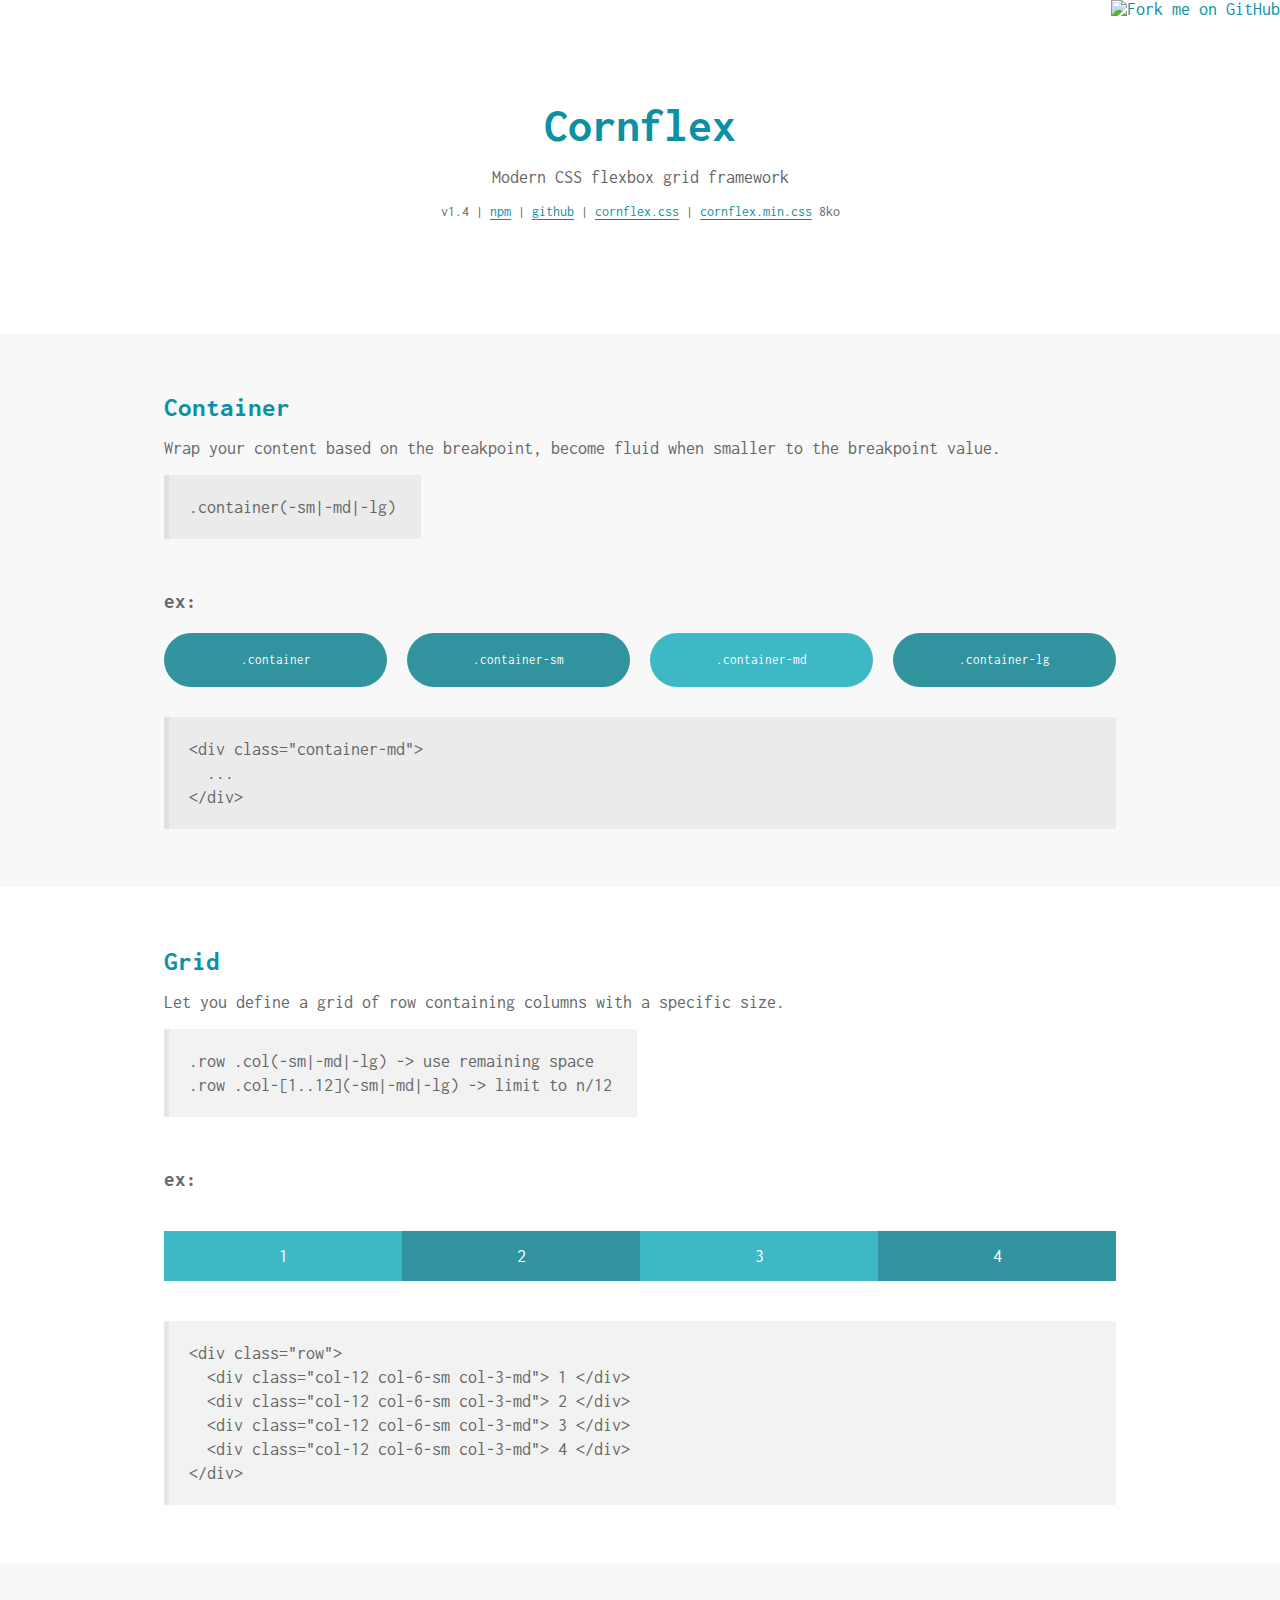
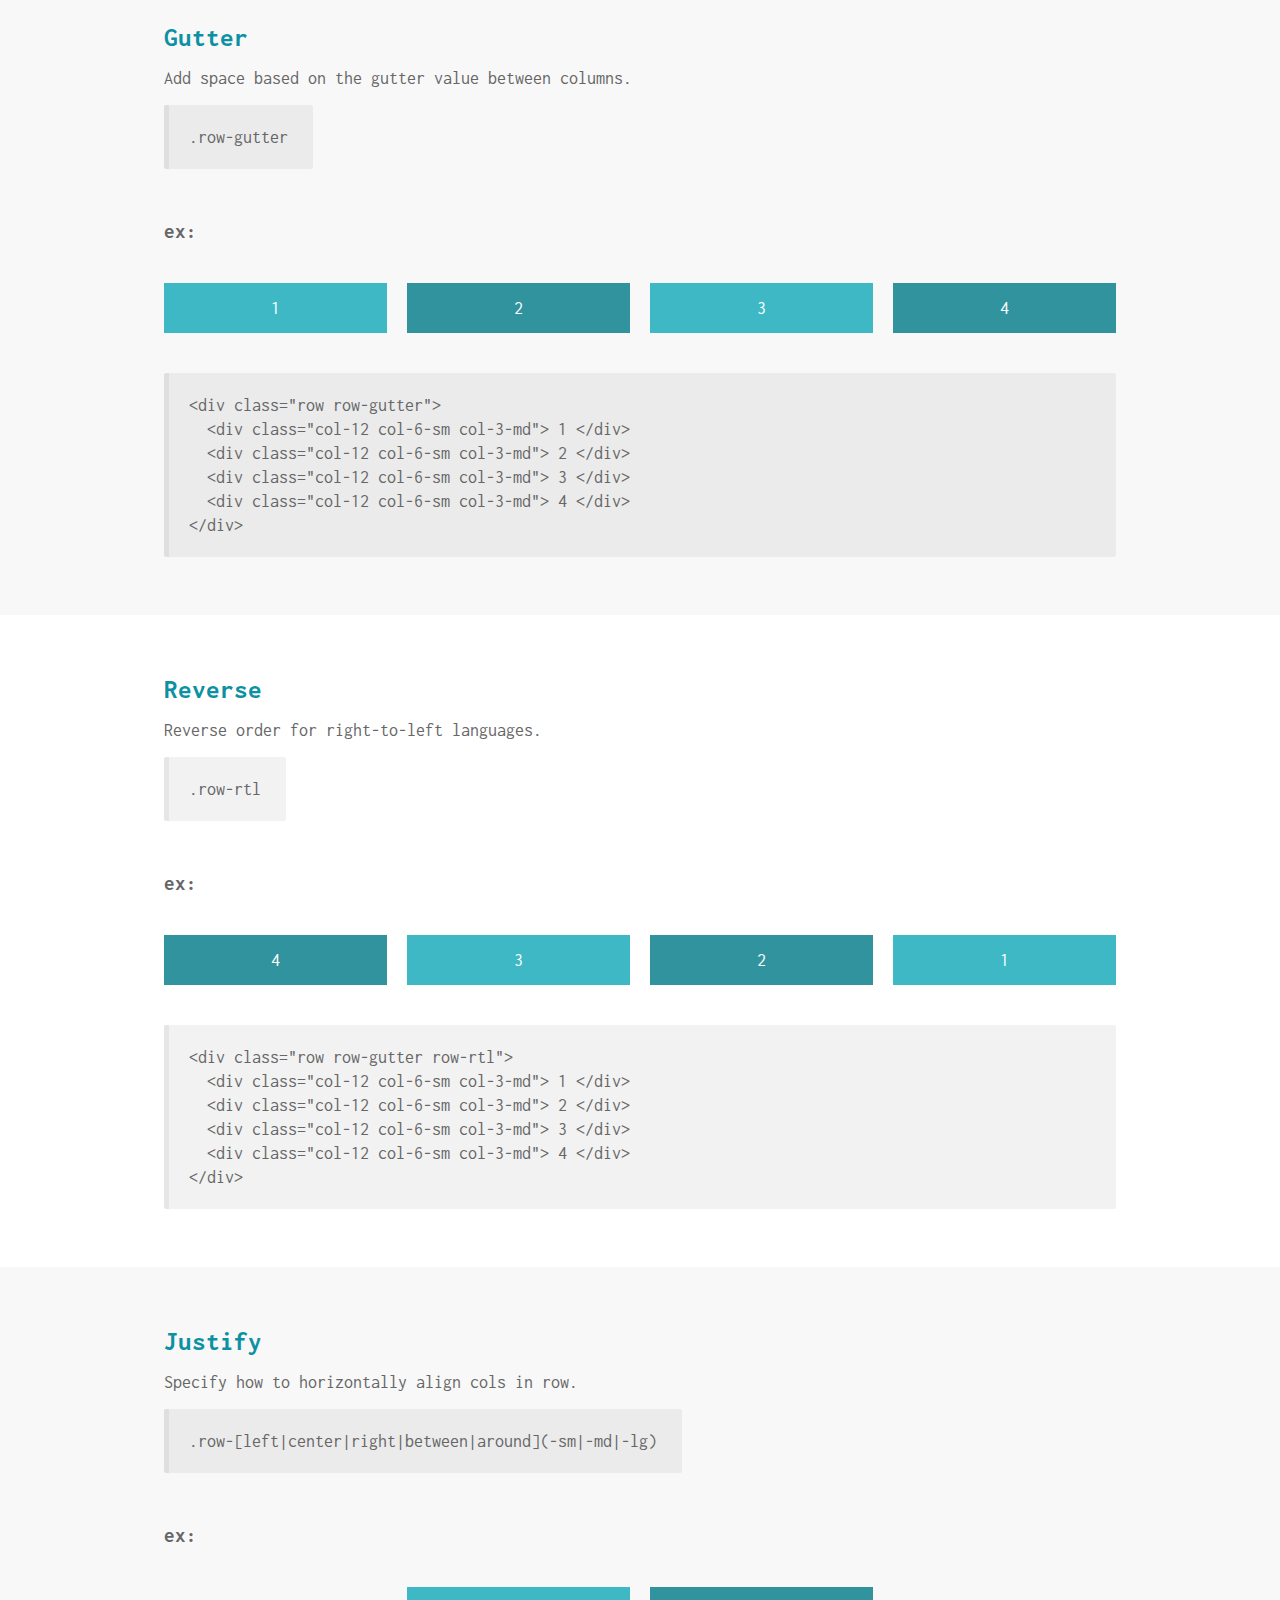
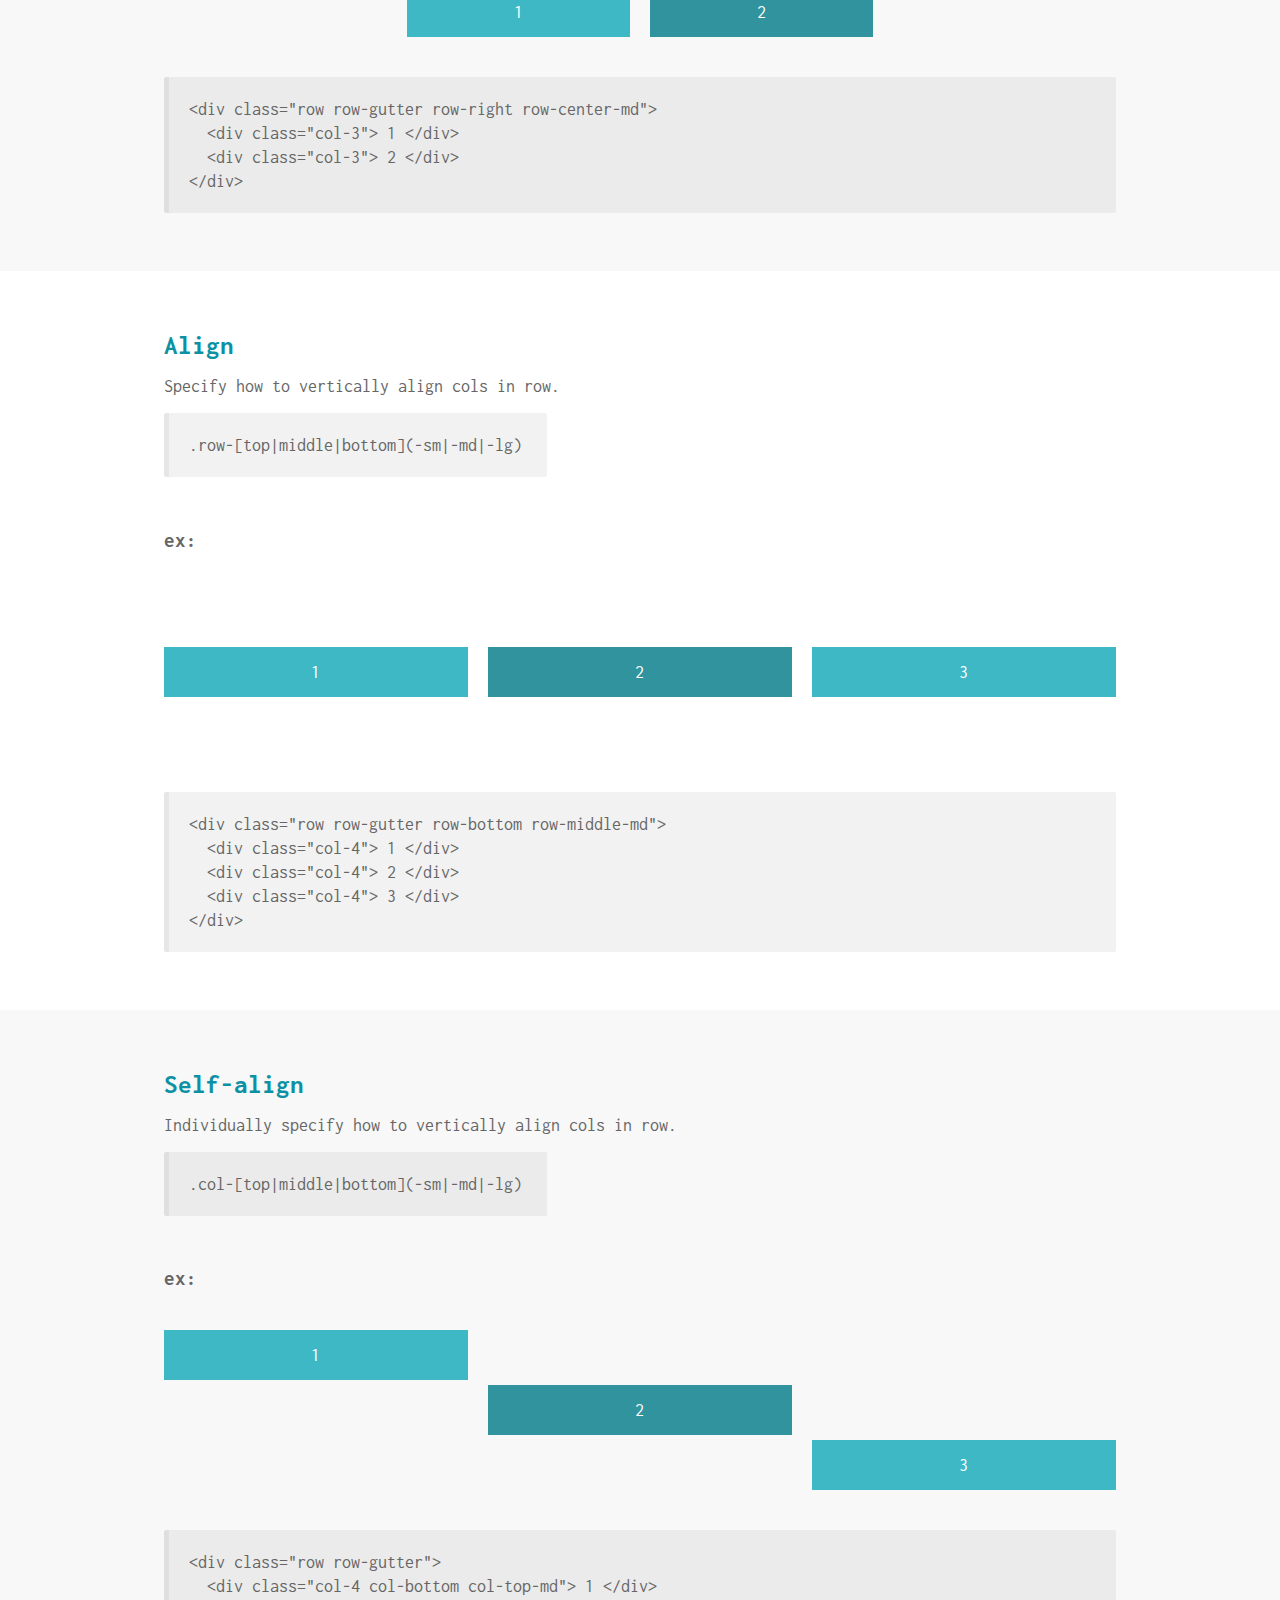
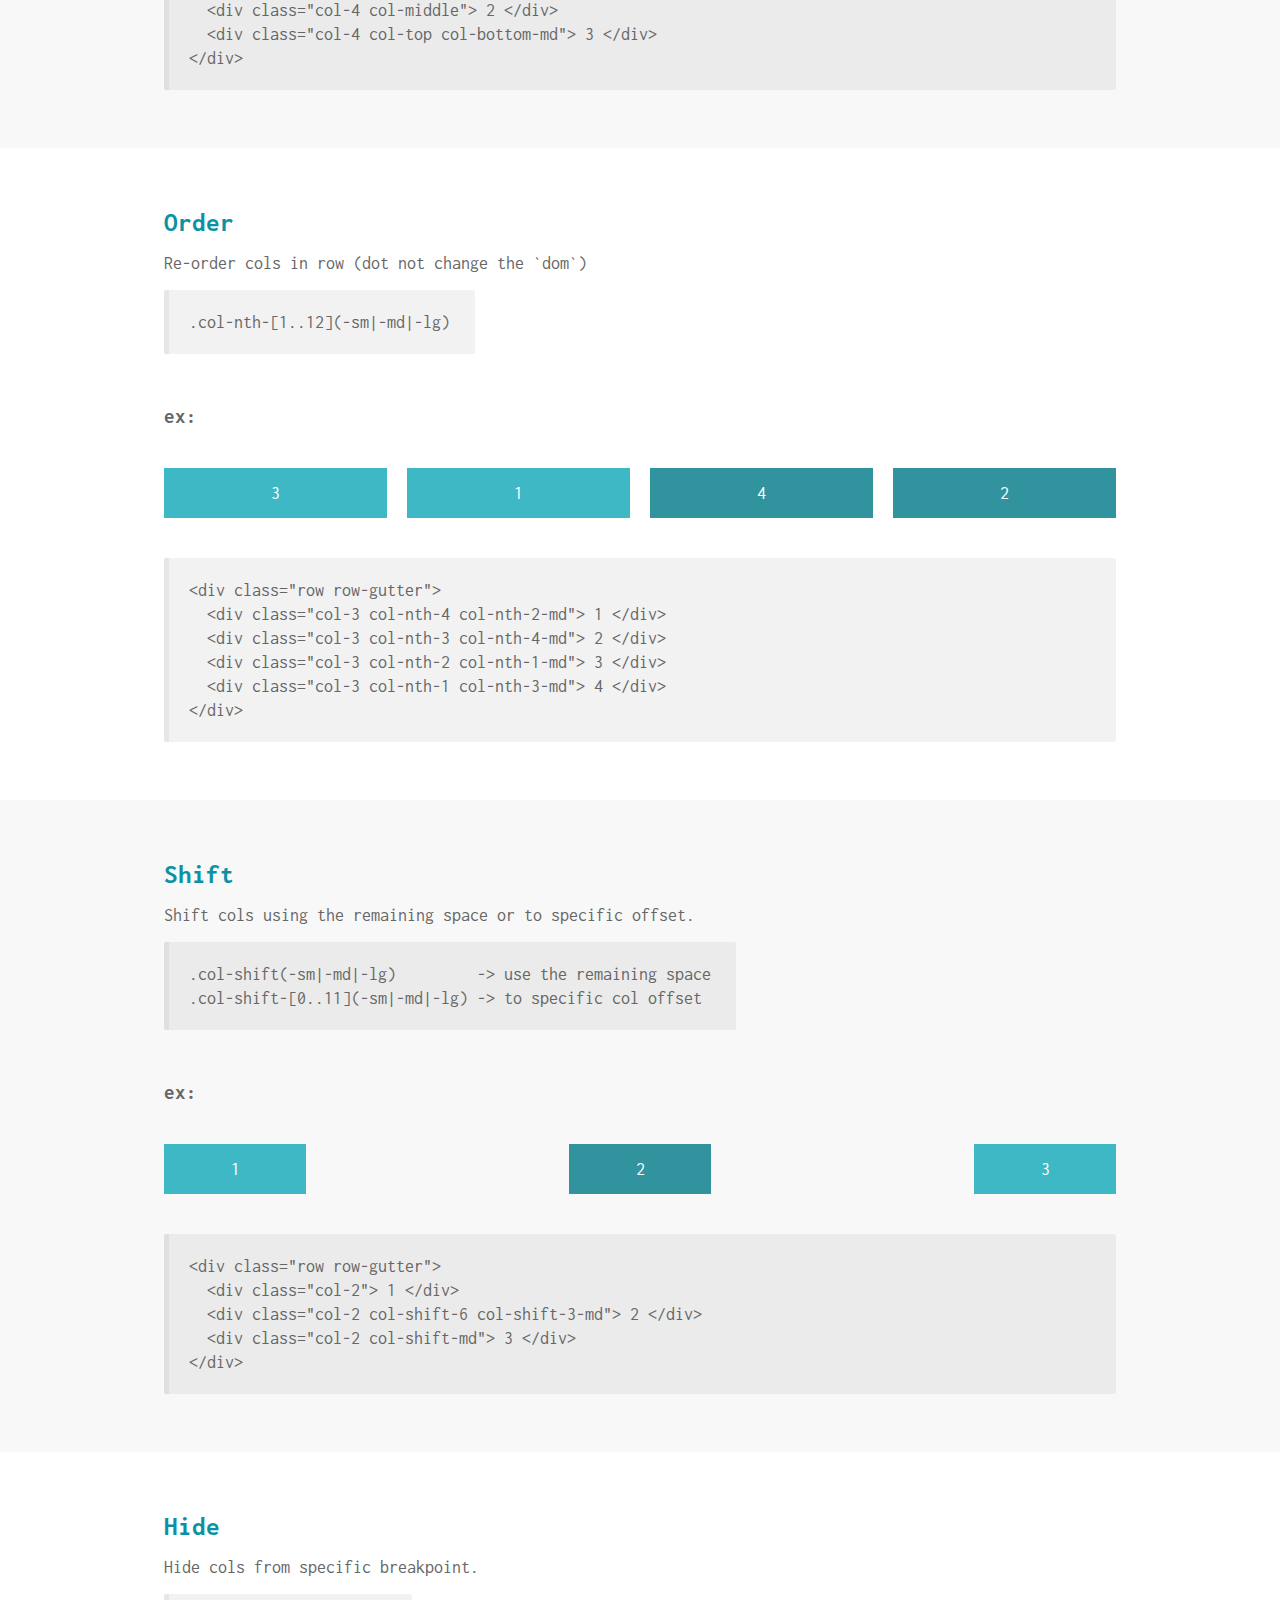
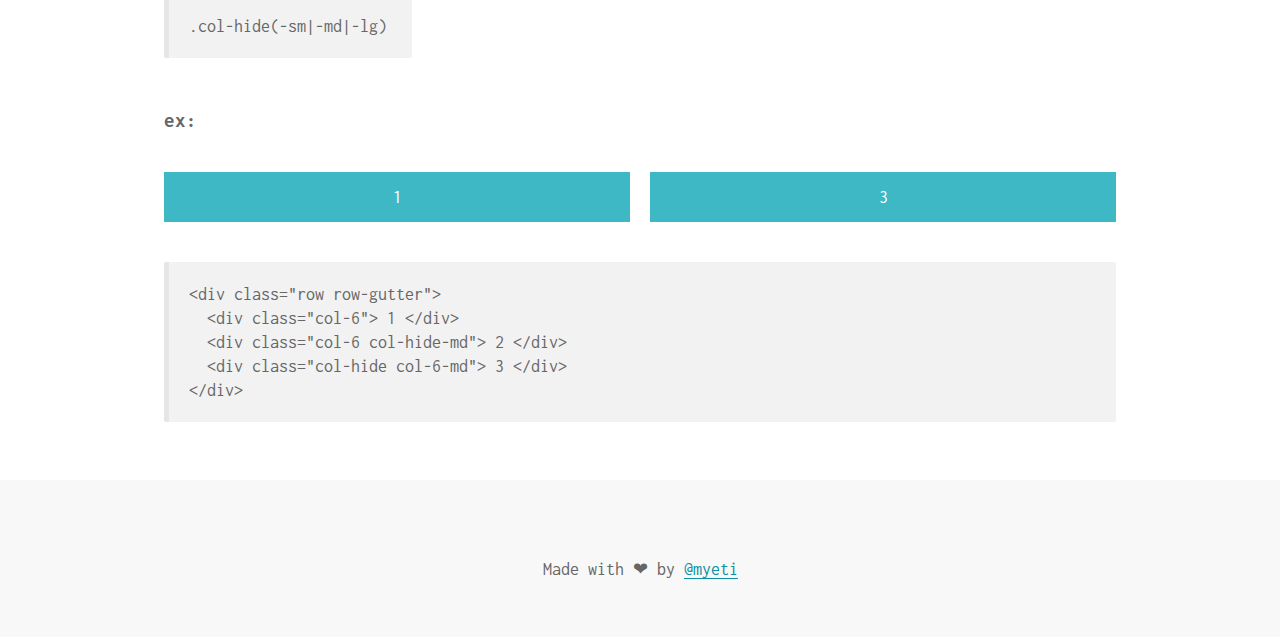
==== commit 98377b54: "Update cornflex page to v1.4" ====
--- a/cornflex/index.html
+++ b/cornflex/index.html
@@ -51,10 +51,12 @@
       pre { margin-top: 20px }
       p + code, pre {
         padding: 20px;
+        padding-right: 25px;
         overflow: auto;
         background: rgba(0, 0, 0, .05);
         border-left: 5px solid rgba(0, 0, 0, .05);
         border-radius: 2px;
+        line-height: 24px;
       }
       p + code {
         display: inline-block;
@@ -95,11 +97,11 @@
         <h1>Cornflex</h1>
         <p>Modern CSS flexbox grid framework</p>
         <p class="small">
-          v1.3.1 |
+          v1.4 |
           <a href="https://www.npmjs.com/package/cornflex" target="_blank">npm</a> |
           <a href="https://github.com/myeti/cornflex" target="_blank">github</a> |
           <a href="cornflex.css" target="_blank">cornflex.css</a> |
-          <a href="cornflex.min.css" target="_blank">cornflex.min.css</a> 7ko
+          <a href="cornflex.min.css" target="_blank">cornflex.min.css</a> 8ko
         </p>
 
       </div>
@@ -151,7 +153,10 @@
         <h2>Grid</h2>
 
         <p>Let you define a grid of row containing columns with a specific size.</p>
-        <code>.row .col-[1..12](-sm|-md|-lg)</code>
+        <code>
+          .row .col(-sm|-md|-lg) -> use remaining space<br>
+          .row .col-[1..12](-sm|-md|-lg) -> limit to n/12
+        </code>
 
         <h3>ex:</h3>
 
@@ -314,14 +319,18 @@
 
         <h2>Shift</h2>
 
-        <p>Shift cols to specific position based on col's size.</p>
-        <code>.col-shift-[0..11](-sm|-md|-lg)</code>
+        <p>Shift cols using the remaining space or to specific offset.</p>
+        <code>
+          .col-shift(-sm|-md|-lg) &nbsp;&nbsp;&nbsp;&nbsp;&nbsp;&nbsp;&nbsp;&nbsp;-> use the remaining space<br>
+          .col-shift-[0..11](-sm|-md|-lg) -> to specific col offset
+        </code>
 
         <h3>ex:</h3>
 
         <div class="row row-gutter" data-code>
-          <div class="col-2 col-shift-2 col-shift-4-md"> 1 </div>
-          <div class="col-2 col-shift-2 col-shift-4-md"> 2 </div>
+          <div class="col-2"> 1 </div>
+          <div class="col-2 col-shift-6 col-shift-3-md"> 2 </div>
+          <div class="col-2 col-shift-md"> 3 </div>
         </div>
 
         <pre><code></code></pre> 
--- a/cornflex/cornflex.min.css
+++ b/cornflex/cornflex.min.css
@@ -1,5 +1,5 @@
 /*!
- * Cornflex v1.3.1
+ * Cornflex v1.4
  * Copyright 2018 Aymeric Assier <aymeric.assier@gmail.com>
  * Licensed under MIT (https://github.com/myeti/cornflex/blob/master/LICENCE)
- */.container,[class*="container-"]{box-sizing:border-box;padding:0 20px;margin:auto}.row{box-sizing:border-box;display:flex;flex-wrap:wrap}.row-gutter{margin:0 -10px}.row-gutter .col,.row-gutter [class*="col-"]{padding:0 10px}.row-rtl{flex-direction:row-reverse}.col,[class*="col-"]{box-sizing:border-box;display:flex;flex-grow:1}.row-left{justify-content:flex-start}.row-center{justify-content:center}.row-right{justify-content:flex-end}.row-between{justify-content:space-between}.row-around{justify-content:space-around}.row-top{align-items:flex-start}.row-middle{align-items:center}.row-bottom{align-items:flex-end}.col{max-width:100%}.col-1{flex-basis:8.33333%;max-width:8.33333%}.col-2{flex-basis:16.66667%;max-width:16.66667%}.col-3{flex-basis:25%;max-width:25%}.col-4{flex-basis:33.33333%;max-width:33.33333%}.col-5{flex-basis:41.66667%;max-width:41.66667%}.col-6{flex-basis:50%;max-width:50%}.col-7{flex-basis:58.33333%;max-width:58.33333%}.col-8{flex-basis:66.66667%;max-width:66.66667%}.col-9{flex-basis:75%;max-width:75%}.col-10{flex-basis:83.33333%;max-width:83.33333%}.col-11{flex-basis:91.66667%;max-width:91.66667%}.col-12{flex-basis:100%;max-width:100%}.col-nth-1{order:1}.col-nth-2{order:2}.col-nth-3{order:3}.col-nth-4{order:4}.col-nth-5{order:5}.col-nth-6{order:6}.col-nth-7{order:7}.col-nth-8{order:8}.col-nth-9{order:9}.col-nth-10{order:10}.col-nth-11{order:11}.col-nth-12{order:12}.col-shift-1{margin-left:8.33333%}.col-shift-2{margin-left:16.66667%}.col-shift-3{margin-left:25%}.col-shift-4{margin-left:33.33333%}.col-shift-5{margin-left:41.66667%}.col-shift-6{margin-left:50%}.col-shift-7{margin-left:58.33333%}.col-shift-8{margin-left:66.66667%}.col-shift-9{margin-left:75%}.col-shift-10{margin-left:83.33333%}.col-shift-11{margin-left:91.66667%}.col-top{align-self:flex-start}.col-middle{align-self:center}.col-bottom{align-self:flex-end}.col-hide{display:none}@media (min-width: 768px){.container-sm{max-width:768px}.row-left-sm{justify-content:flex-start}.row-center-sm{justify-content:center}.row-right-sm{justify-content:flex-end}.row-between-sm{justify-content:space-between}.row-around-sm{justify-content:space-around}.row-top-sm{align-items:flex-start}.row-middle-sm{align-items:center}.row-bottom-sm{align-items:flex-end}.col-sm{max-width:100%}.col-1-sm{display:flex;flex-basis:8.33333%;max-width:8.33333%}.col-2-sm{display:flex;flex-basis:16.66667%;max-width:16.66667%}.col-3-sm{display:flex;flex-basis:25%;max-width:25%}.col-4-sm{display:flex;flex-basis:33.33333%;max-width:33.33333%}.col-5-sm{display:flex;flex-basis:41.66667%;max-width:41.66667%}.col-6-sm{display:flex;flex-basis:50%;max-width:50%}.col-7-sm{display:flex;flex-basis:58.33333%;max-width:58.33333%}.col-8-sm{display:flex;flex-basis:66.66667%;max-width:66.66667%}.col-9-sm{display:flex;flex-basis:75%;max-width:75%}.col-10-sm{display:flex;flex-basis:83.33333%;max-width:83.33333%}.col-11-sm{display:flex;flex-basis:91.66667%;max-width:91.66667%}.col-12-sm{display:flex;flex-basis:100%;max-width:100%}.col-nth-1-sm{order:1}.col-nth-2-sm{order:2}.col-nth-3-sm{order:3}.col-nth-4-sm{order:4}.col-nth-5-sm{order:5}.col-nth-6-sm{order:6}.col-nth-7-sm{order:7}.col-nth-8-sm{order:8}.col-nth-9-sm{order:9}.col-nth-10-sm{order:10}.col-nth-11-sm{order:11}.col-nth-12-sm{order:12}.col-shift-0-sm{margin-left:0%}.col-shift-1-sm{margin-left:8.33333%}.col-shift-2-sm{margin-left:16.66667%}.col-shift-3-sm{margin-left:25%}.col-shift-4-sm{margin-left:33.33333%}.col-shift-5-sm{margin-left:41.66667%}.col-shift-6-sm{margin-left:50%}.col-shift-7-sm{margin-left:58.33333%}.col-shift-8-sm{margin-left:66.66667%}.col-shift-9-sm{margin-left:75%}.col-shift-10-sm{margin-left:83.33333%}.col-shift-11-sm{margin-left:91.66667%}.col-top-sm{align-self:flex-start}.col-middle-sm{align-self:center}.col-bottom-sm{align-self:flex-end}.col-hide-sm{display:none}}@media (min-width: 992px){.container-md{max-width:992px}.row-left-md{justify-content:flex-start}.row-center-md{justify-content:center}.row-right-md{justify-content:flex-end}.row-between-md{justify-content:space-between}.row-around-md{justify-content:space-around}.row-top-md{align-items:flex-start}.row-middle-md{align-items:center}.row-bottom-md{align-items:flex-end}.col-md{max-width:100%}.col-1-md{display:flex;flex-basis:8.33333%;max-width:8.33333%}.col-2-md{display:flex;flex-basis:16.66667%;max-width:16.66667%}.col-3-md{display:flex;flex-basis:25%;max-width:25%}.col-4-md{display:flex;flex-basis:33.33333%;max-width:33.33333%}.col-5-md{display:flex;flex-basis:41.66667%;max-width:41.66667%}.col-6-md{display:flex;flex-basis:50%;max-width:50%}.col-7-md{display:flex;flex-basis:58.33333%;max-width:58.33333%}.col-8-md{display:flex;flex-basis:66.66667%;max-width:66.66667%}.col-9-md{display:flex;flex-basis:75%;max-width:75%}.col-10-md{display:flex;flex-basis:83.33333%;max-width:83.33333%}.col-11-md{display:flex;flex-basis:91.66667%;max-width:91.66667%}.col-12-md{display:flex;flex-basis:100%;max-width:100%}.col-nth-1-md{order:1}.col-nth-2-md{order:2}.col-nth-3-md{order:3}.col-nth-4-md{order:4}.col-nth-5-md{order:5}.col-nth-6-md{order:6}.col-nth-7-md{order:7}.col-nth-8-md{order:8}.col-nth-9-md{order:9}.col-nth-10-md{order:10}.col-nth-11-md{order:11}.col-nth-12-md{order:12}.col-shift-0-md{margin-left:0%}.col-shift-1-md{margin-left:8.33333%}.col-shift-2-md{margin-left:16.66667%}.col-shift-3-md{margin-left:25%}.col-shift-4-md{margin-left:33.33333%}.col-shift-5-md{margin-left:41.66667%}.col-shift-6-md{margin-left:50%}.col-shift-7-md{margin-left:58.33333%}.col-shift-8-md{margin-left:66.66667%}.col-shift-9-md{margin-left:75%}.col-shift-10-md{margin-left:83.33333%}.col-shift-11-md{margin-left:91.66667%}.col-top-md{align-self:flex-start}.col-middle-md{align-self:center}.col-bottom-md{align-self:flex-end}.col-hide-md{display:none}}@media (min-width: 1180px){.container-lg{max-width:1180px}.row-left-lg{justify-content:flex-start}.row-center-lg{justify-content:center}.row-right-lg{justify-content:flex-end}.row-between-lg{justify-content:space-between}.row-around-lg{justify-content:space-around}.row-top-lg{align-items:flex-start}.row-middle-lg{align-items:center}.row-bottom-lg{align-items:flex-end}.col-lg{max-width:100%}.col-1-lg{display:flex;flex-basis:8.33333%;max-width:8.33333%}.col-2-lg{display:flex;flex-basis:16.66667%;max-width:16.66667%}.col-3-lg{display:flex;flex-basis:25%;max-width:25%}.col-4-lg{display:flex;flex-basis:33.33333%;max-width:33.33333%}.col-5-lg{display:flex;flex-basis:41.66667%;max-width:41.66667%}.col-6-lg{display:flex;flex-basis:50%;max-width:50%}.col-7-lg{display:flex;flex-basis:58.33333%;max-width:58.33333%}.col-8-lg{display:flex;flex-basis:66.66667%;max-width:66.66667%}.col-9-lg{display:flex;flex-basis:75%;max-width:75%}.col-10-lg{display:flex;flex-basis:83.33333%;max-width:83.33333%}.col-11-lg{display:flex;flex-basis:91.66667%;max-width:91.66667%}.col-12-lg{display:flex;flex-basis:100%;max-width:100%}.col-nth-1-lg{order:1}.col-nth-2-lg{order:2}.col-nth-3-lg{order:3}.col-nth-4-lg{order:4}.col-nth-5-lg{order:5}.col-nth-6-lg{order:6}.col-nth-7-lg{order:7}.col-nth-8-lg{order:8}.col-nth-9-lg{order:9}.col-nth-10-lg{order:10}.col-nth-11-lg{order:11}.col-nth-12-lg{order:12}.col-shift-0-lg{margin-left:0%}.col-shift-1-lg{margin-left:8.33333%}.col-shift-2-lg{margin-left:16.66667%}.col-shift-3-lg{margin-left:25%}.col-shift-4-lg{margin-left:33.33333%}.col-shift-5-lg{margin-left:41.66667%}.col-shift-6-lg{margin-left:50%}.col-shift-7-lg{margin-left:58.33333%}.col-shift-8-lg{margin-left:66.66667%}.col-shift-9-lg{margin-left:75%}.col-shift-10-lg{margin-left:83.33333%}.col-shift-11-lg{margin-left:91.66667%}.col-top-lg{align-self:flex-start}.col-middle-lg{align-self:center}.col-bottom-lg{align-self:flex-end}.col-hide-lg{display:none}}
+ */.container,[class*="container-"]{box-sizing:border-box;padding-left:20px;padding-right:20px;margin:auto}.row{box-sizing:border-box;display:flex;flex-wrap:wrap}.row-gutter{margin:0 -10px}.row-gutter .col,.row-gutter [class*="col-"]{padding-left:10px;padding-right:10px}.row-rtl{flex-direction:row-reverse}.col,[class*="col-"]{box-sizing:border-box;display:flex;flex-grow:1}.row-left{justify-content:flex-start}.row-center{justify-content:center}.row-right{justify-content:flex-end}.row-between{justify-content:space-between}.row-around{justify-content:space-around}.row-top{align-items:flex-start}.row-middle{align-items:center}.row-bottom{align-items:flex-end}.col{max-width:100%}.col-1{flex-basis:8.33333%;max-width:8.33333%}.col-2{flex-basis:16.66667%;max-width:16.66667%}.col-3{flex-basis:25%;max-width:25%}.col-4{flex-basis:33.33333%;max-width:33.33333%}.col-5{flex-basis:41.66667%;max-width:41.66667%}.col-6{flex-basis:50%;max-width:50%}.col-7{flex-basis:58.33333%;max-width:58.33333%}.col-8{flex-basis:66.66667%;max-width:66.66667%}.col-9{flex-basis:75%;max-width:75%}.col-10{flex-basis:83.33333%;max-width:83.33333%}.col-11{flex-basis:91.66667%;max-width:91.66667%}.col-12{flex-basis:100%;max-width:100%}.col-nth-1{order:1}.col-nth-2{order:2}.col-nth-3{order:3}.col-nth-4{order:4}.col-nth-5{order:5}.col-nth-6{order:6}.col-nth-7{order:7}.col-nth-8{order:8}.col-nth-9{order:9}.col-nth-10{order:10}.col-nth-11{order:11}.col-nth-12{order:12}.col-shift{margin-left:auto}.col-shift-1{margin-left:8.33333%}.col-shift-2{margin-left:16.66667%}.col-shift-3{margin-left:25%}.col-shift-4{margin-left:33.33333%}.col-shift-5{margin-left:41.66667%}.col-shift-6{margin-left:50%}.col-shift-7{margin-left:58.33333%}.col-shift-8{margin-left:66.66667%}.col-shift-9{margin-left:75%}.col-shift-10{margin-left:83.33333%}.col-shift-11{margin-left:91.66667%}.col-top{align-self:flex-start}.col-middle{align-self:center}.col-bottom{align-self:flex-end}.col-hide{display:none}@media (min-width: 768px){.container-sm{max-width:768px}.row-left-sm{justify-content:flex-start}.row-center-sm{justify-content:center}.row-right-sm{justify-content:flex-end}.row-between-sm{justify-content:space-between}.row-around-sm{justify-content:space-around}.row-top-sm{align-items:flex-start}.row-middle-sm{align-items:center}.row-bottom-sm{align-items:flex-end}.col-sm{max-width:100%}.col-1-sm{display:flex;flex-basis:8.33333%;max-width:8.33333%}.col-2-sm{display:flex;flex-basis:16.66667%;max-width:16.66667%}.col-3-sm{display:flex;flex-basis:25%;max-width:25%}.col-4-sm{display:flex;flex-basis:33.33333%;max-width:33.33333%}.col-5-sm{display:flex;flex-basis:41.66667%;max-width:41.66667%}.col-6-sm{display:flex;flex-basis:50%;max-width:50%}.col-7-sm{display:flex;flex-basis:58.33333%;max-width:58.33333%}.col-8-sm{display:flex;flex-basis:66.66667%;max-width:66.66667%}.col-9-sm{display:flex;flex-basis:75%;max-width:75%}.col-10-sm{display:flex;flex-basis:83.33333%;max-width:83.33333%}.col-11-sm{display:flex;flex-basis:91.66667%;max-width:91.66667%}.col-12-sm{display:flex;flex-basis:100%;max-width:100%}.col-nth-1-sm{order:1}.col-nth-2-sm{order:2}.col-nth-3-sm{order:3}.col-nth-4-sm{order:4}.col-nth-5-sm{order:5}.col-nth-6-sm{order:6}.col-nth-7-sm{order:7}.col-nth-8-sm{order:8}.col-nth-9-sm{order:9}.col-nth-10-sm{order:10}.col-nth-11-sm{order:11}.col-nth-12-sm{order:12}.col-shift-sm{margin-left:auto}.col-shift-0-sm{margin-left:0%}.col-shift-1-sm{margin-left:8.33333%}.col-shift-2-sm{margin-left:16.66667%}.col-shift-3-sm{margin-left:25%}.col-shift-4-sm{margin-left:33.33333%}.col-shift-5-sm{margin-left:41.66667%}.col-shift-6-sm{margin-left:50%}.col-shift-7-sm{margin-left:58.33333%}.col-shift-8-sm{margin-left:66.66667%}.col-shift-9-sm{margin-left:75%}.col-shift-10-sm{margin-left:83.33333%}.col-shift-11-sm{margin-left:91.66667%}.col-top-sm{align-self:flex-start}.col-middle-sm{align-self:center}.col-bottom-sm{align-self:flex-end}.col-hide-sm{display:none}}@media (min-width: 992px){.container-md{max-width:992px}.row-left-md{justify-content:flex-start}.row-center-md{justify-content:center}.row-right-md{justify-content:flex-end}.row-between-md{justify-content:space-between}.row-around-md{justify-content:space-around}.row-top-md{align-items:flex-start}.row-middle-md{align-items:center}.row-bottom-md{align-items:flex-end}.col-md{max-width:100%}.col-1-md{display:flex;flex-basis:8.33333%;max-width:8.33333%}.col-2-md{display:flex;flex-basis:16.66667%;max-width:16.66667%}.col-3-md{display:flex;flex-basis:25%;max-width:25%}.col-4-md{display:flex;flex-basis:33.33333%;max-width:33.33333%}.col-5-md{display:flex;flex-basis:41.66667%;max-width:41.66667%}.col-6-md{display:flex;flex-basis:50%;max-width:50%}.col-7-md{display:flex;flex-basis:58.33333%;max-width:58.33333%}.col-8-md{display:flex;flex-basis:66.66667%;max-width:66.66667%}.col-9-md{display:flex;flex-basis:75%;max-width:75%}.col-10-md{display:flex;flex-basis:83.33333%;max-width:83.33333%}.col-11-md{display:flex;flex-basis:91.66667%;max-width:91.66667%}.col-12-md{display:flex;flex-basis:100%;max-width:100%}.col-nth-1-md{order:1}.col-nth-2-md{order:2}.col-nth-3-md{order:3}.col-nth-4-md{order:4}.col-nth-5-md{order:5}.col-nth-6-md{order:6}.col-nth-7-md{order:7}.col-nth-8-md{order:8}.col-nth-9-md{order:9}.col-nth-10-md{order:10}.col-nth-11-md{order:11}.col-nth-12-md{order:12}.col-shift-md{margin-left:auto}.col-shift-0-md{margin-left:0%}.col-shift-1-md{margin-left:8.33333%}.col-shift-2-md{margin-left:16.66667%}.col-shift-3-md{margin-left:25%}.col-shift-4-md{margin-left:33.33333%}.col-shift-5-md{margin-left:41.66667%}.col-shift-6-md{margin-left:50%}.col-shift-7-md{margin-left:58.33333%}.col-shift-8-md{margin-left:66.66667%}.col-shift-9-md{margin-left:75%}.col-shift-10-md{margin-left:83.33333%}.col-shift-11-md{margin-left:91.66667%}.col-top-md{align-self:flex-start}.col-middle-md{align-self:center}.col-bottom-md{align-self:flex-end}.col-hide-md{display:none}}@media (min-width: 1180px){.container-lg{max-width:1180px}.row-left-lg{justify-content:flex-start}.row-center-lg{justify-content:center}.row-right-lg{justify-content:flex-end}.row-between-lg{justify-content:space-between}.row-around-lg{justify-content:space-around}.row-top-lg{align-items:flex-start}.row-middle-lg{align-items:center}.row-bottom-lg{align-items:flex-end}.col-lg{max-width:100%}.col-1-lg{display:flex;flex-basis:8.33333%;max-width:8.33333%}.col-2-lg{display:flex;flex-basis:16.66667%;max-width:16.66667%}.col-3-lg{display:flex;flex-basis:25%;max-width:25%}.col-4-lg{display:flex;flex-basis:33.33333%;max-width:33.33333%}.col-5-lg{display:flex;flex-basis:41.66667%;max-width:41.66667%}.col-6-lg{display:flex;flex-basis:50%;max-width:50%}.col-7-lg{display:flex;flex-basis:58.33333%;max-width:58.33333%}.col-8-lg{display:flex;flex-basis:66.66667%;max-width:66.66667%}.col-9-lg{display:flex;flex-basis:75%;max-width:75%}.col-10-lg{display:flex;flex-basis:83.33333%;max-width:83.33333%}.col-11-lg{display:flex;flex-basis:91.66667%;max-width:91.66667%}.col-12-lg{display:flex;flex-basis:100%;max-width:100%}.col-nth-1-lg{order:1}.col-nth-2-lg{order:2}.col-nth-3-lg{order:3}.col-nth-4-lg{order:4}.col-nth-5-lg{order:5}.col-nth-6-lg{order:6}.col-nth-7-lg{order:7}.col-nth-8-lg{order:8}.col-nth-9-lg{order:9}.col-nth-10-lg{order:10}.col-nth-11-lg{order:11}.col-nth-12-lg{order:12}.col-shift-lg{margin-left:auto}.col-shift-0-lg{margin-left:0%}.col-shift-1-lg{margin-left:8.33333%}.col-shift-2-lg{margin-left:16.66667%}.col-shift-3-lg{margin-left:25%}.col-shift-4-lg{margin-left:33.33333%}.col-shift-5-lg{margin-left:41.66667%}.col-shift-6-lg{margin-left:50%}.col-shift-7-lg{margin-left:58.33333%}.col-shift-8-lg{margin-left:66.66667%}.col-shift-9-lg{margin-left:75%}.col-shift-10-lg{margin-left:83.33333%}.col-shift-11-lg{margin-left:91.66667%}.col-top-lg{align-self:flex-start}.col-middle-lg{align-self:center}.col-bottom-lg{align-self:flex-end}.col-hide-lg{display:none}}
